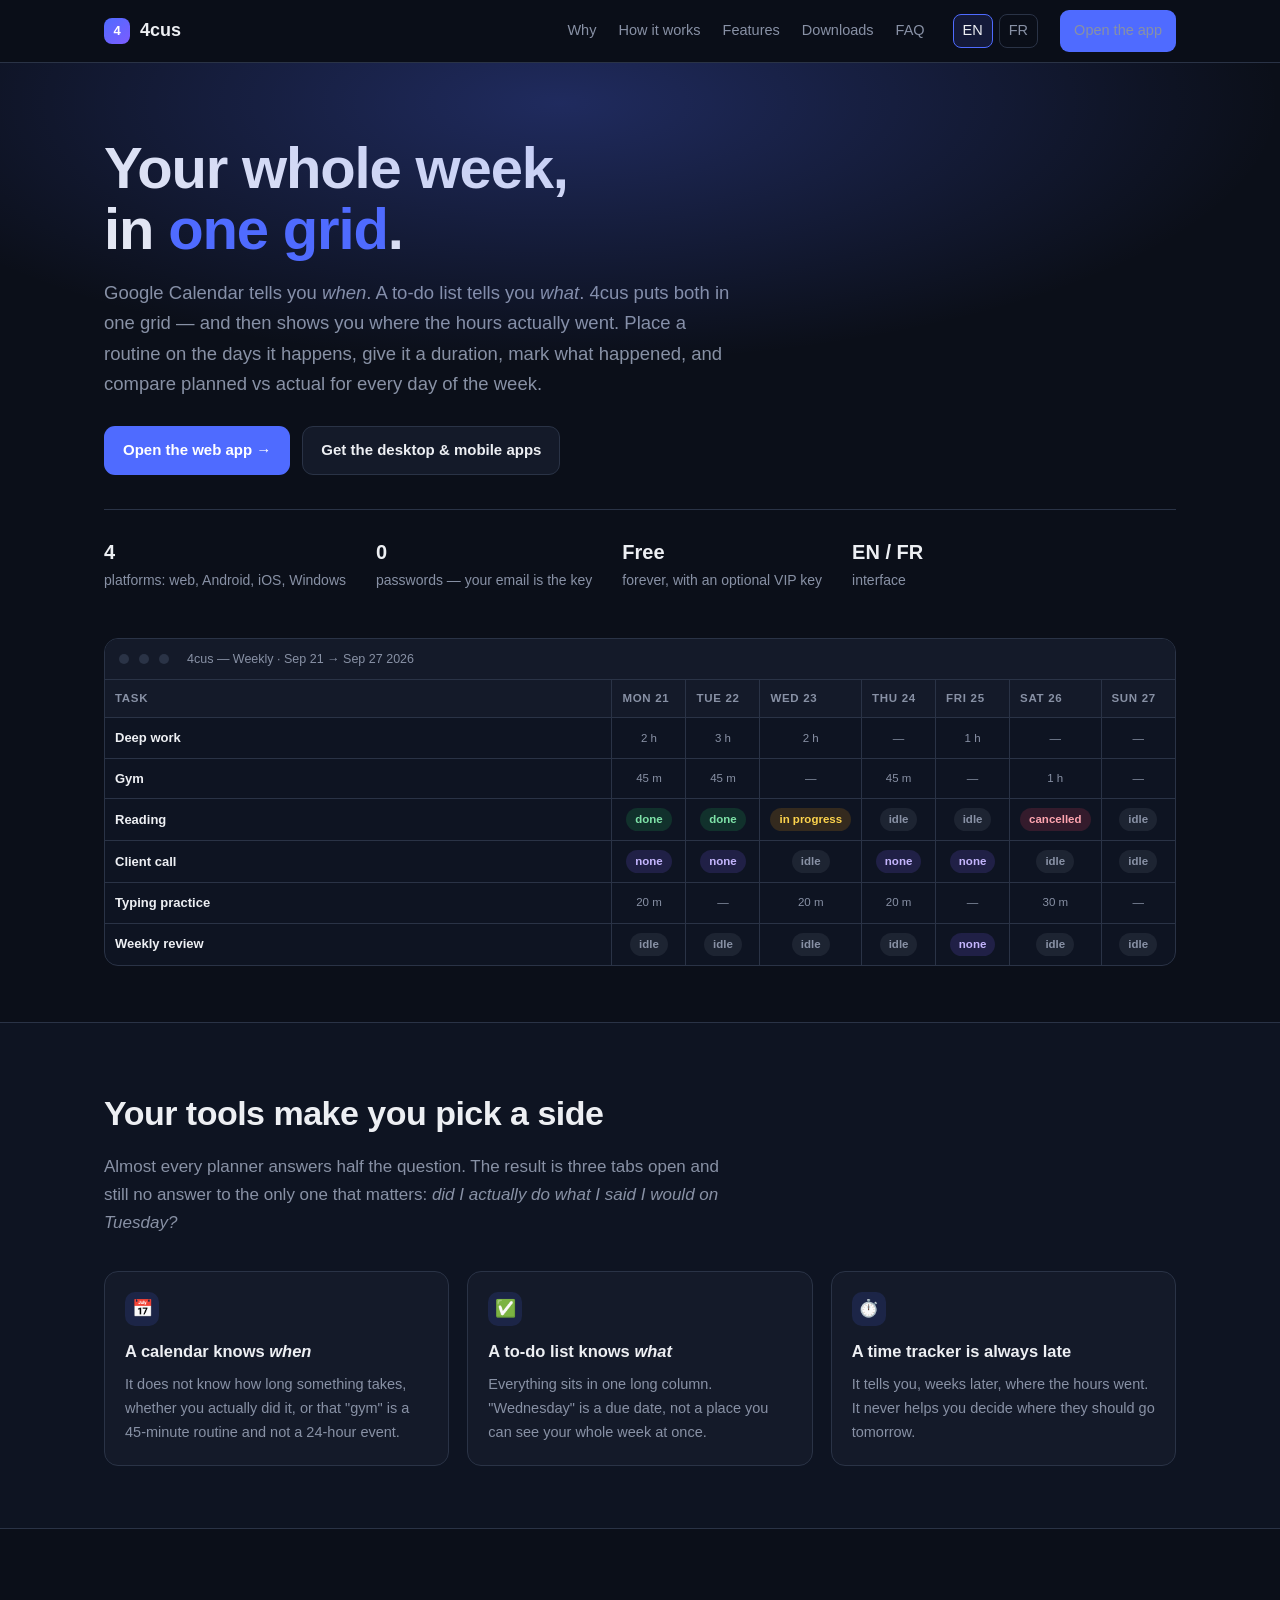
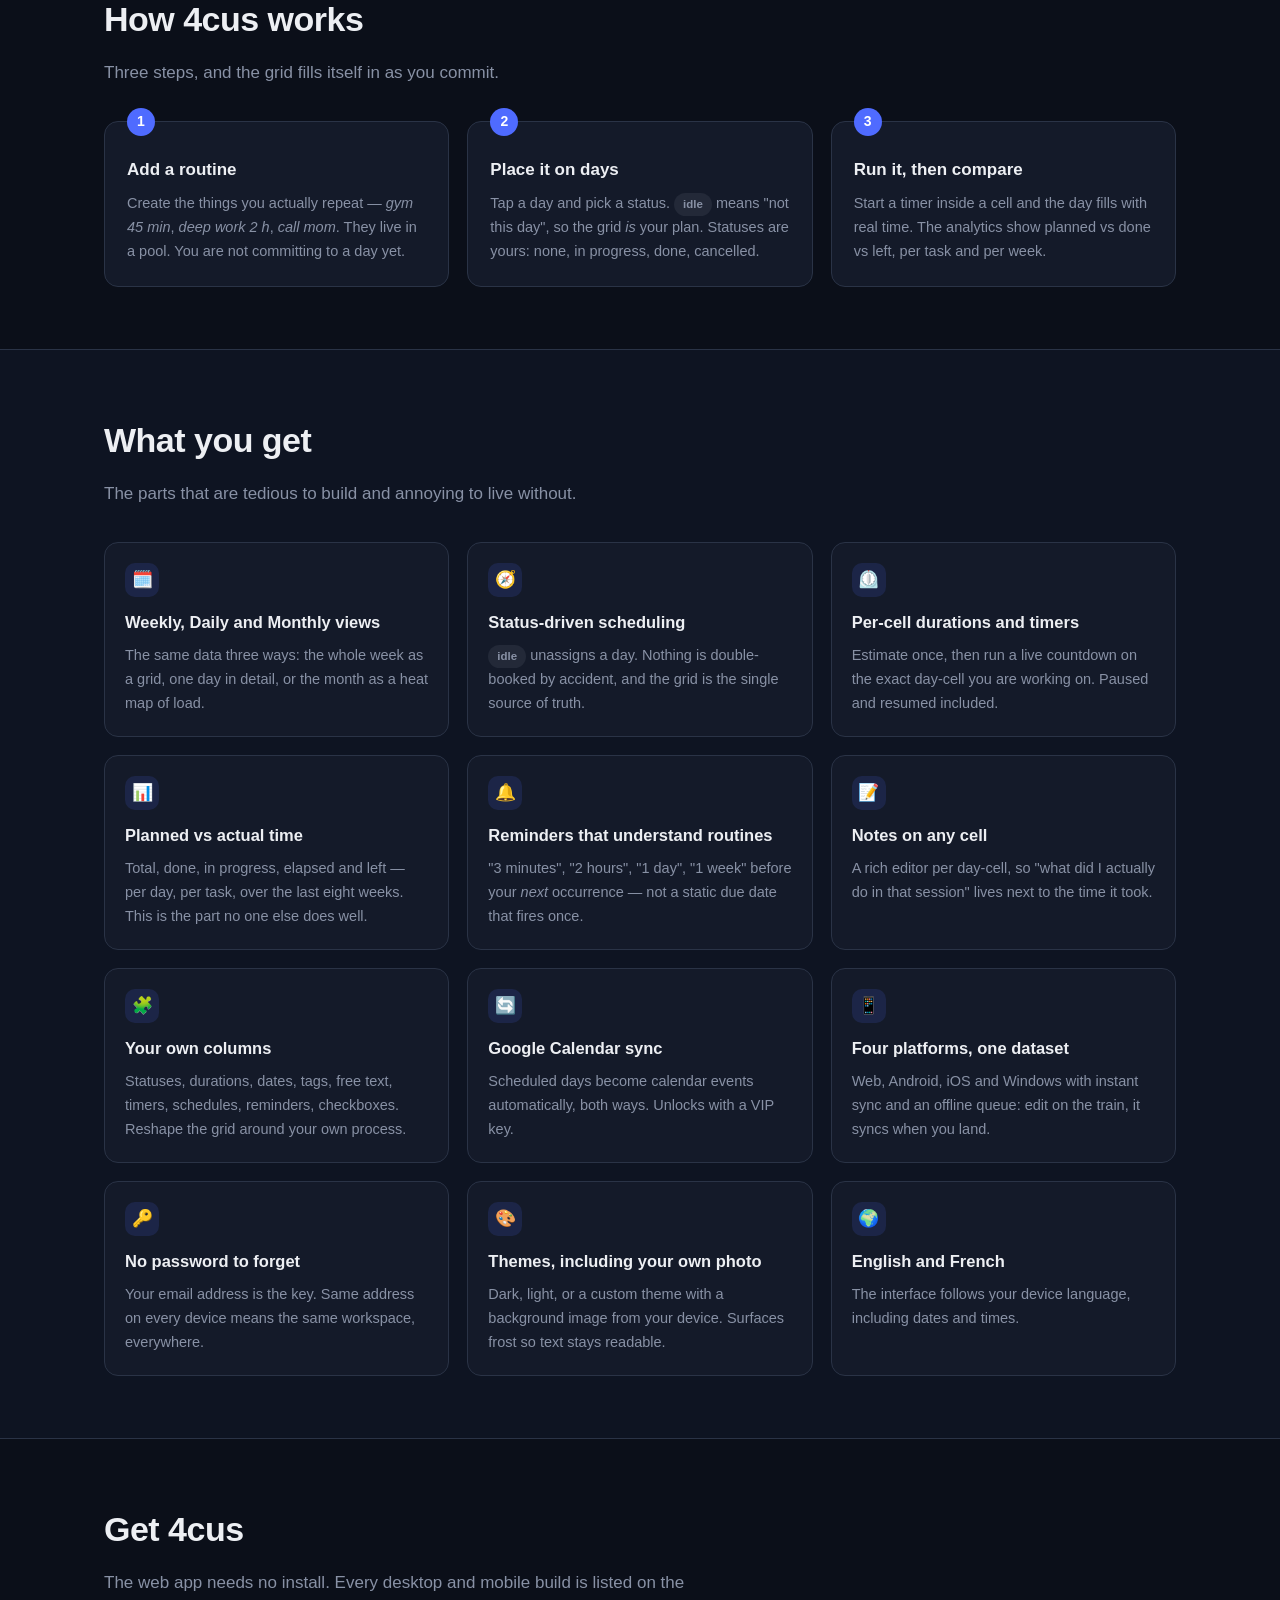
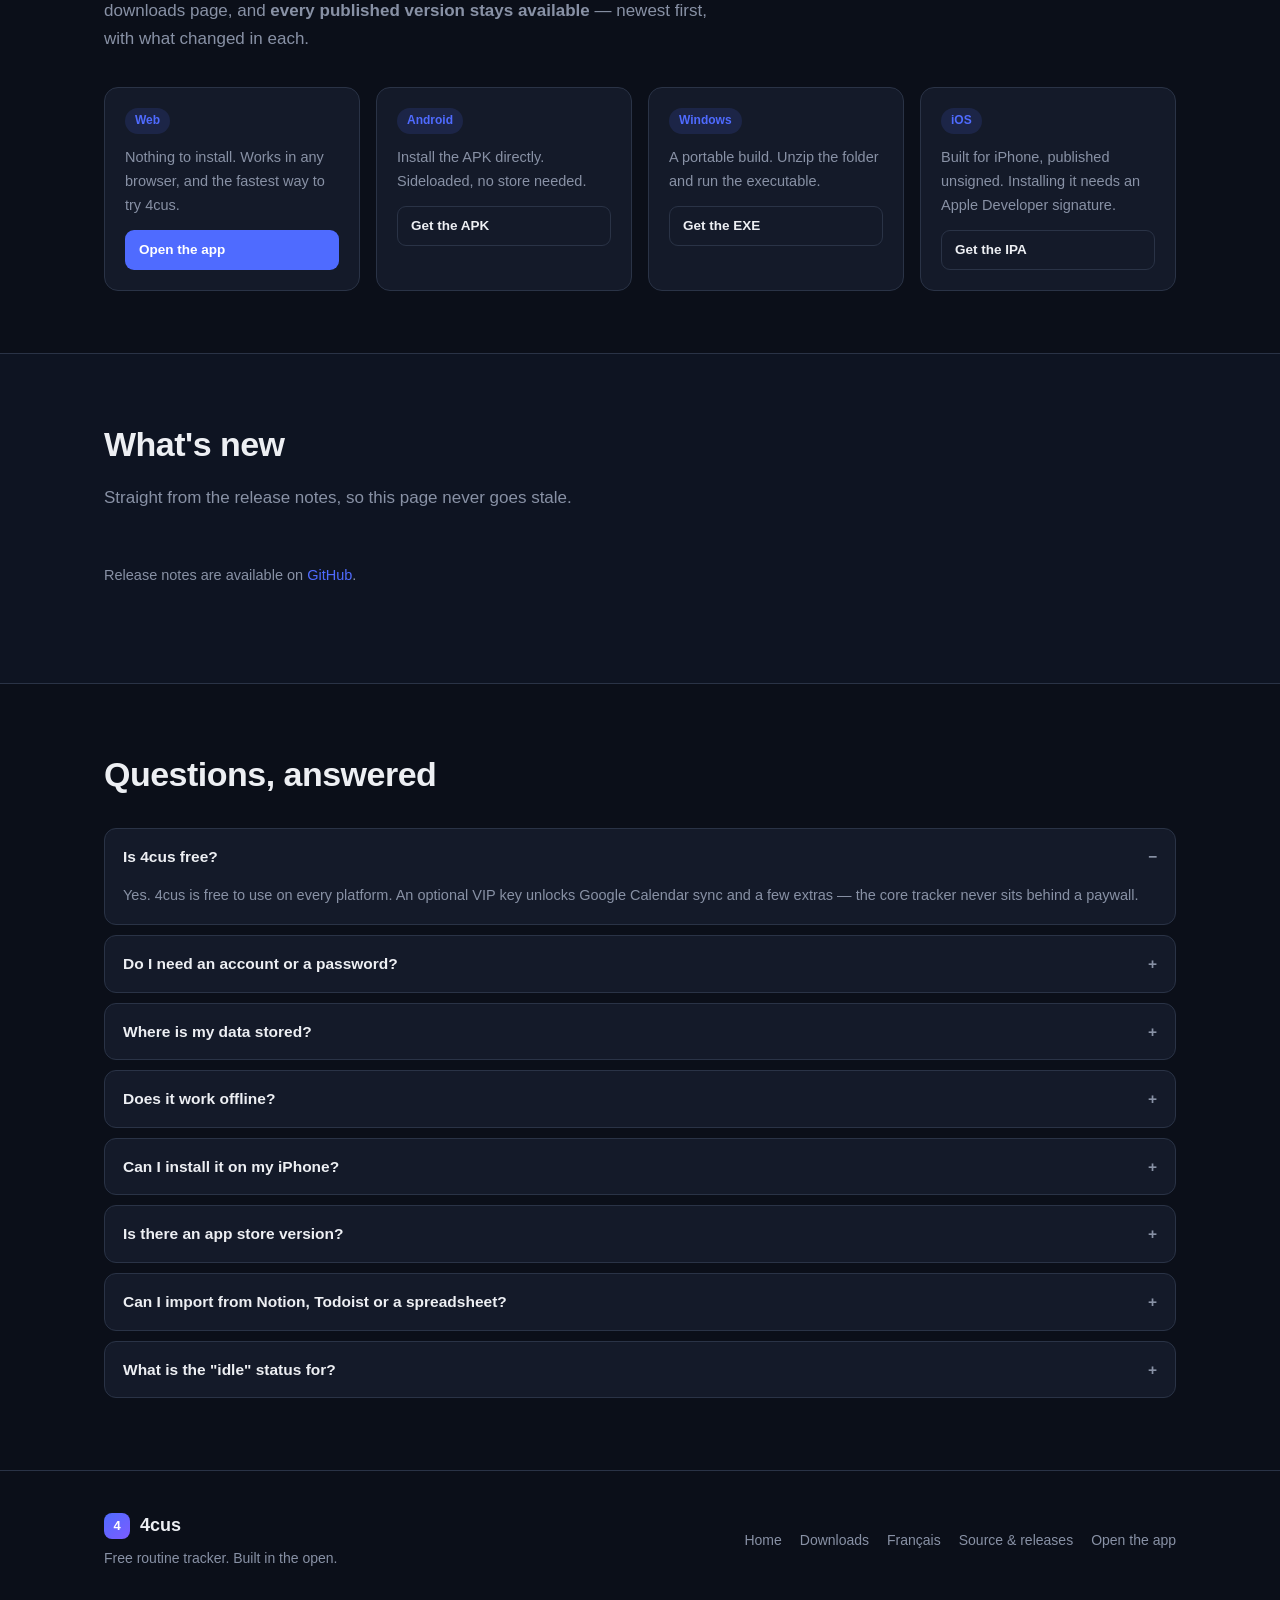
==== index.html @ 35cafae0 "4cus marketing site + downloads with automatic version history Landing page (EN/FR) positioning 4cus" ====
<!DOCTYPE html>
<html lang="en">
<head>
<meta charset="utf-8">
<meta name="viewport" content="width=device-width, initial-scale=1">
<title>4cus — your whole week in one grid</title>
<meta name="description" content="4cus is a spreadsheet-shaped routine tracker: place a task on the days it happens, mark its status, give it a duration, and see planned vs actual time for every day. Free, no password. Web, Android, iOS and Windows.">
<link rel="canonical" href="https://4cus.vercel.app/">
<meta property="og:type" content="website">
<meta property="og:title" content="4cus — your whole week in one grid">
<meta property="og:description" content="Google Calendar tells you when. A to-do list tells you what. 4cus puts both in one grid — and shows you where the hours actually went.">
<meta name="twitter:card" content="summary_large_image">
<link rel="icon" href="data:image/svg+xml,<svg xmlns='http://www.w3.org/2000/svg' viewBox='0 0 32 32'><rect width='32' height='32' rx='8' fill='%234F6BFF'/><text x='16' y='23' font-size='18' font-family='Arial' font-weight='bold' fill='white' text-anchor='middle'>4</text></svg>">
<link rel="stylesheet" href="assets/site.css">
</head>
<body>

<header class="nav">
  <div class="wrap">
    <a class="brand" href="index.html"><span class="mark">4</span> 4cus</a>
    <nav>
      <a href="#problem">Why</a>
      <a href="#how">How it works</a>
      <a href="#features">Features</a>
      <a href="#platforms">Downloads</a>
      <a href="#faq">FAQ</a>
      <span class="lang">
        <a class="active" href="index.html">EN</a>
        <a href="fr.html">FR</a>
      </span>
      <a class="btn btn-primary btn-sm" data-app-link href="#">Open the app</a>
    </nav>
  </div>
</header>

<section class="hero">
  <div class="wrap">
    <h1>Your whole week, in <em>one grid</em>.</h1>
    <p class="lead">
      Google Calendar tells you <em>when</em>. A to-do list tells you <em>what</em>.
      4cus puts both in one grid — and then shows you where the hours actually went.
      Place a routine on the days it happens, give it a duration, mark what happened,
      and compare planned vs actual for every day of the week.
    </p>
    <div class="cta">
      <a class="btn btn-primary" data-app-link href="#">Open the web app →</a>
      <a class="btn btn-ghost" href="downloads.html">Get the desktop &amp; mobile apps</a>
    </div>
    <div class="stats">
      <div><b>4</b>platforms: web, Android, iOS, Windows</div>
      <div><b>0</b>passwords — your email is the key</div>
      <div><b>Free</b>forever, with an optional VIP key</div>
      <div><b>EN / FR</b>interface</div>
    </div>

    <div class="mock">
      <div class="mock-bar">
        <span class="dot"></span><span class="dot"></span><span class="dot"></span>
        <span class="t">4cus — Weekly · Sep 21 → Sep 27 2026</span>
      </div>
      <div class="mock-table">
        <table class="grid">
          <thead>
            <tr><th>Task</th><th>Mon 21</th><th>Tue 22</th><th>Wed 23</th><th>Thu 24</th><th>Fri 25</th><th>Sat 26</th><th>Sun 27</th></tr>
          </thead>
          <tbody>
            <tr><td class="name">Deep work</td><td class="day">2 h</td><td class="day">3 h</td><td class="day">2 h</td><td class="day">—</td><td class="day">1 h</td><td class="day">—</td><td class="day">—</td></tr>
            <tr><td class="name">Gym</td><td class="day">45 m</td><td class="day">45 m</td><td class="day">—</td><td class="day">45 m</td><td class="day">—</td><td class="day">1 h</td><td class="day">—</td></tr>
            <tr><td class="name">Reading</td><td class="day"><span class="pill p-done">done</span></td><td class="day"><span class="pill p-done">done</span></td><td class="day"><span class="pill p-prog">in progress</span></td><td class="day"><span class="pill p-idle">idle</span></td><td class="day"><span class="pill p-idle">idle</span></td><td class="day"><span class="pill p-canc">cancelled</span></td><td class="day"><span class="pill p-idle">idle</span></td></tr>
            <tr><td class="name">Client call</td><td class="day"><span class="pill p-none">none</span></td><td class="day"><span class="pill p-none">none</span></td><td class="day"><span class="pill p-idle">idle</span></td><td class="day"><span class="pill p-none">none</span></td><td class="day"><span class="pill p-none">none</span></td><td class="day"><span class="pill p-idle">idle</span></td><td class="day"><span class="pill p-idle">idle</span></td></tr>
            <tr><td class="name">Typing practice</td><td class="day">20 m</td><td class="day">—</td><td class="day">20 m</td><td class="day">20 m</td><td class="day">—</td><td class="day">30 m</td><td class="day">—</td></tr>
            <tr><td class="name">Weekly review</td><td class="day"><span class="pill p-idle">idle</span></td><td class="day"><span class="pill p-idle">idle</span></td><td class="day"><span class="pill p-idle">idle</span></td><td class="day"><span class="pill p-idle">idle</span></td><td class="day"><span class="pill p-none">none</span></td><td class="day"><span class="pill p-idle">idle</span></td><td class="day"><span class="pill p-idle">idle</span></td></tr>
          </tbody>
        </table>
      </div>
    </div>
  </div>
</section>

<section id="problem" class="alt">
  <div class="wrap">
    <h2>Your tools make you pick a side</h2>
    <p class="sec-intro">
      Almost every planner answers half the question. The result is three tabs open
      and still no answer to the only one that matters: <em>did I actually do what I
      said I would on Tuesday?</em>
    </p>
    <div class="grid-3">
      <div class="card">
        <div class="ico">📅</div>
        <h3>A calendar knows <em>when</em></h3>
        <p>It does not know how long something takes, whether you actually did it, or that "gym" is a 45-minute routine and not a 24-hour event.</p>
      </div>
      <div class="card">
        <div class="ico">✅</div>
        <h3>A to-do list knows <em>what</em></h3>
        <p>Everything sits in one long column. "Wednesday" is a due date, not a place you can see your whole week at once.</p>
      </div>
      <div class="card">
        <div class="ico">⏱️</div>
        <h3>A time tracker is always late</h3>
        <p>It tells you, weeks later, where the hours went. It never helps you decide where they should go tomorrow.</p>
      </div>
    </div>
  </div>
</section>

<section id="how">
  <div class="wrap">
    <h2>How 4cus works</h2>
    <p class="sec-intro">Three steps, and the grid fills itself in as you commit.</p>
    <div class="steps">
      <div class="step">
        <h3>Add a routine</h3>
        <p>Create the things you actually repeat — <em>gym 45 min</em>, <em>deep work 2 h</em>, <em>call mom</em>. They live in a pool. You are not committing to a day yet.</p>
      </div>
      <div class="step">
        <h3>Place it on days</h3>
        <p>Tap a day and pick a status. <span class="pill p-idle">idle</span> means "not this day", so the grid <em>is</em> your plan. Statuses are yours: none, in progress, done, cancelled.</p>
      </div>
      <div class="step">
        <h3>Run it, then compare</h3>
        <p>Start a timer inside a cell and the day fills with real time. The analytics show planned vs done vs left, per task and per week.</p>
      </div>
    </div>
  </div>
</section>

<section id="features" class="alt">
  <div class="wrap">
    <h2>What you get</h2>
    <p class="sec-intro">The parts that are tedious to build and annoying to live without.</p>
    <div class="grid-3">
      <div class="card"><div class="ico">🗓️</div><h3>Weekly, Daily and Monthly views</h3><p>The same data three ways: the whole week as a grid, one day in detail, or the month as a heat map of load.</p></div>
      <div class="card"><div class="ico">🧭</div><h3>Status-driven scheduling</h3><p><span class="pill p-idle">idle</span> unassigns a day. Nothing is double-booked by accident, and the grid is the single source of truth.</p></div>
      <div class="card"><div class="ico">⏲️</div><h3>Per-cell durations and timers</h3><p>Estimate once, then run a live countdown on the exact day-cell you are working on. Paused and resumed included.</p></div>
      <div class="card"><div class="ico">📊</div><h3>Planned vs actual time</h3><p>Total, done, in progress, elapsed and left — per day, per task, over the last eight weeks. This is the part no one else does well.</p></div>
      <div class="card"><div class="ico">🔔</div><h3>Reminders that understand routines</h3><p>"3 minutes", "2 hours", "1 day", "1 week" before your <em>next</em> occurrence — not a static due date that fires once.</p></div>
      <div class="card"><div class="ico">📝</div><h3>Notes on any cell</h3><p>A rich editor per day-cell, so "what did I actually do in that session" lives next to the time it took.</p></div>
      <div class="card"><div class="ico">🧩</div><h3>Your own columns</h3><p>Statuses, durations, dates, tags, free text, timers, schedules, reminders, checkboxes. Reshape the grid around your own process.</p></div>
      <div class="card"><div class="ico">🔄</div><h3>Google Calendar sync</h3><p>Scheduled days become calendar events automatically, both ways. Unlocks with a VIP key.</p></div>
      <div class="card"><div class="ico">📱</div><h3>Four platforms, one dataset</h3><p>Web, Android, iOS and Windows with instant sync and an offline queue: edit on the train, it syncs when you land.</p></div>
      <div class="card"><div class="ico">🔑</div><h3>No password to forget</h3><p>Your email address is the key. Same address on every device means the same workspace, everywhere.</p></div>
      <div class="card"><div class="ico">🎨</div><h3>Themes, including your own photo</h3><p>Dark, light, or a custom theme with a background image from your device. Surfaces frost so text stays readable.</p></div>
      <div class="card"><div class="ico">🌍</div><h3>English and French</h3><p>The interface follows your device language, including dates and times.</p></div>
    </div>
  </div>
</section>

<section id="platforms">
  <div class="wrap">
    <h2>Get 4cus</h2>
    <p class="sec-intro">
      The web app needs no install. Every desktop and mobile build is listed on the
      downloads page, and <strong>every published version stays available</strong> —
      newest first, with what changed in each.
    </p>
    <div class="grid-4">
      <div class="card plat">
        <span class="badge">Web</span>
        <p>Nothing to install. Works in any browser, and the fastest way to try 4cus.</p>
        <a class="btn btn-primary btn-sm" data-app-link href="#">Open the app</a>
      </div>
      <div class="card plat">
        <span class="badge">Android</span>
        <p>Install the APK directly. Sideloaded, no store needed.</p>
        <a class="btn btn-ghost btn-sm" href="downloads.html">Get the APK</a>
      </div>
      <div class="card plat">
        <span class="badge">Windows</span>
        <p>A portable build. Unzip the folder and run the executable.</p>
        <a class="btn btn-ghost btn-sm" href="downloads.html">Get the EXE</a>
      </div>
      <div class="card plat">
        <span class="badge">iOS</span>
        <p>Built for iPhone, published unsigned. Installing it needs an Apple Developer signature.</p>
        <a class="btn btn-ghost btn-sm" href="downloads.html">Get the IPA</a>
      </div>
    </div>
  </div>
</section>

<section class="alt">
  <div class="wrap">
    <h2>What's new</h2>
    <p class="sec-intro">Straight from the release notes, so this page never goes stale.</p>
    <div data-latest-notes><p class="loading">Loading the latest release…</p></div>
  </div>
</section>

<section id="faq">
  <div class="wrap">
    <h2>Questions, answered</h2>
    <div class="faq" style="margin-top:26px">
      <details open>
        <summary>Is 4cus free?</summary>
        <div class="body">Yes. 4cus is free to use on every platform. An optional VIP key unlocks Google Calendar sync and a few extras — the core tracker never sits behind a paywall.</div>
      </details>
      <details>
        <summary>Do I need an account or a password?</summary>
        <div class="body">No password. You type an email address and your workspace is created instantly. Use the same address on every device and you get the same data everywhere — so remember it exactly.</div>
      </details>
      <details>
        <summary>Where is my data stored?</summary>
        <div class="body">In a Supabase project, with row level security so a workspace can only ever read its own rows. A local copy is kept on the device, which is also what makes offline editing work.</div>
      </details>
      <details>
        <summary>Does it work offline?</summary>
        <div class="body">Yes. Changes are queued locally and pushed when the connection returns. You will see the sync status in the app when something is pending.</div>
      </details>
      <details>
        <summary>Can I install it on my iPhone?</summary>
        <div class="body">The iOS build is published unsigned, so iOS will not install it on a real device without an Apple Developer signature. In practice, use the web app or the Android build on a phone today.</div>
      </details>
      <details>
        <summary>Is there an app store version?</summary>
        <div class="body">Not yet. The Android APK is the current install path; a store release is on the list of things to do.</div>
      </details>
      <details>
        <summary>Can I import from Notion, Todoist or a spreadsheet?</summary>
        <div class="body">Not yet. It is a clearly wanted feature — for now, the fastest route is to recreate your routines as tasks with durations; the grid does the rest.</div>
      </details>
      <details>
        <summary>What is the "idle" status for?</summary>
        <div class="body">It means "not scheduled this day". That is what lets a single recurring task live in one row while only appearing on the days you actually committed to — the grid stays honest instead of pretending a task is planned every day.</div>
      </details>
    </div>
  </div>
</section>

<footer>
  <div class="wrap row">
    <div>
      <div class="brand" style="margin-bottom:6px"><span class="mark">4</span> 4cus</div>
      <div>Free routine tracker. Built in the open.</div>
    </div>
    <nav>
      <a href="index.html">Home</a>
      <a href="downloads.html">Downloads</a>
      <a href="fr.html">Français</a>
      <a href="https://github.com/YannErmes/timetraker" rel="noopener">Source &amp; releases</a>
      <a data-app-link href="#">Open the app</a>
    </nav>
  </div>
</footer>

<script src="assets/site.js"></script>
</body>
</html>
---- assets/site.css ----
:root {
  --bg: #0b0f19;
  --bg-2: #0e1422;
  --panel: #141a29;
  --panel-2: #1a2133;
  --line: #2a3346;
  --text: #edeff3;
  --muted: #8891a5;
  --accent: #4f6bff;
  --accent-soft: rgba(79, 107, 255, 0.14);
  --green: #22c55e;
  --amber: #f59e0b;
  --red: #f43f5e;
  --radius: 14px;
  --max: 1120px;
}

* { box-sizing: border-box; }

html { scroll-behavior: smooth; }

body {
  margin: 0;
  background: var(--bg);
  color: var(--text);
  font: 16px/1.65 -apple-system, BlinkMacSystemFont, "Segoe UI", Roboto, "Helvetica Neue", Arial, sans-serif;
  -webkit-font-smoothing: antialiased;
}

a { color: var(--accent); text-decoration: none; }
a:hover { text-decoration: underline; }

.wrap { max-width: var(--max); margin: 0 auto; padding: 0 24px; }

/* ---------------- nav ---------------- */
.nav {
  position: sticky; top: 0; z-index: 50;
  background: rgba(11, 15, 25, 0.85);
  backdrop-filter: blur(12px);
  border-bottom: 1px solid var(--line);
}
.nav .wrap { display: flex; align-items: center; gap: 28px; height: 62px; }
.brand { display: flex; align-items: center; gap: 10px; font-weight: 800; font-size: 18px; color: var(--text); }
.brand .mark {
  width: 26px; height: 26px; border-radius: 8px;
  background: linear-gradient(140deg, var(--accent), #7c5cff);
  display: grid; place-items: center; font-size: 13px; color: #fff;
}
.nav nav { display: flex; gap: 22px; margin-left: auto; align-items: center; }
.nav nav a { color: var(--muted); font-size: 14.5px; font-weight: 500; }
.nav nav a:hover { color: var(--text); text-decoration: none; }
.lang { display: flex; gap: 6px; margin-left: 6px; }
.lang a {
  font-size: 12px; padding: 4px 9px; border-radius: 8px;
  border: 1px solid var(--line); color: var(--muted);
}
.lang a.active { color: var(--text); border-color: var(--accent); background: var(--accent-soft); }

/* ---------------- buttons ---------------- */
.btn {
  display: inline-flex; align-items: center; gap: 8px;
  padding: 11px 18px; border-radius: 11px;
  font-weight: 650; font-size: 15px; cursor: pointer;
  border: 1px solid transparent; transition: transform .12s ease, filter .12s ease;
}
.btn:hover { text-decoration: none; transform: translateY(-1px); }
.btn-primary { background: var(--accent); color: #fff; }
.btn-primary:hover { filter: brightness(1.08); }
.btn-ghost { border-color: var(--line); color: var(--text); background: var(--panel); }
.btn-ghost:hover { border-color: var(--accent); }
.btn-sm { padding: 8px 13px; font-size: 13.5px; border-radius: 9px; }

/* ---------------- hero ---------------- */
.hero { padding: 74px 0 56px; position: relative; overflow: hidden; }
.hero::before {
  content: ""; position: absolute; inset: -220px 0 auto -160px;
  height: 520px; pointer-events: none;
  background: radial-gradient(closest-side, rgba(79, 107, 255, 0.3), transparent);
}
.hero h1 {
  font-size: clamp(34px, 6vw, 58px); line-height: 1.06;
  margin: 0 0 18px; letter-spacing: -0.02em; font-weight: 800; max-width: 15ch;
}
.hero h1 em { font-style: normal; color: var(--accent); }
.hero p.lead { font-size: 18.5px; color: var(--muted); max-width: 62ch; margin: 0 0 26px; }
.hero .cta { display: flex; gap: 12px; flex-wrap: wrap; }
.stats {
  display: flex; gap: 30px; flex-wrap: wrap; margin-top: 34px;
  padding-top: 26px; border-top: 1px solid var(--line);
}
.stats div { font-size: 14px; color: var(--muted); }
.stats b { display: block; color: var(--text); font-size: 20px; font-weight: 750; }

/* ---------------- product mock ---------------- */
.mock { margin-top: 46px; border: 1px solid var(--line); border-radius: var(--radius); overflow: hidden; background: var(--bg-2); }
.mock-bar { display: flex; align-items: center; gap: 10px; padding: 10px 14px; border-bottom: 1px solid var(--line); background: var(--panel); }
.mock-bar .dot { width: 10px; height: 10px; border-radius: 50%; background: var(--line); }
.mock-bar .t { margin-left: 8px; font-size: 12.5px; color: var(--muted); }
.mock-table { overflow-x: auto; }
table.grid { width: 100%; border-collapse: collapse; font-size: 13px; min-width: 620px; }
table.grid th, table.grid td { border-bottom: 1px solid var(--line); border-right: 1px solid var(--line); padding: 9px 10px; text-align: left; }
table.grid th { background: var(--panel); color: var(--muted); font-weight: 600; font-size: 11.5px; text-transform: uppercase; letter-spacing: .06em; }
table.grid td.day { color: var(--muted); font-size: 11.5px; text-align: center; width: 74px; }
table.grid td.name { font-weight: 600; }
table.grid tr:last-child td { border-bottom: none; }
table.grid th:last-child, table.grid td:last-child { border-right: none; }
.pill { display: inline-block; padding: 2px 9px; border-radius: 999px; font-size: 11.5px; font-weight: 650; white-space: nowrap; }
.p-idle { background: rgba(136,145,165,.12); color: var(--muted); }
.p-done { background: rgba(34,197,94,.16); color: #7ee2a8; }
.p-prog { background: rgba(245,158,11,.16); color: #fcd34d; }
.p-canc { background: rgba(244,63,94,.16); color: #fda4af; }
.p-none { background: rgba(124,92,255,.16); color: #c4b5fd; }
.tim { color: var(--muted); font-variant-numeric: tabular-nums; }

/* ---------------- sections ---------------- */
section { padding: 62px 0; }
section.alt { background: var(--bg-2); border-top: 1px solid var(--line); border-bottom: 1px solid var(--line); }
h2 { font-size: clamp(25px, 3.4vw, 34px); margin: 0 0 12px; letter-spacing: -0.015em; font-weight: 800; }
.sec-intro { color: var(--muted); max-width: 66ch; margin: 0 0 34px; font-size: 17px; }

.grid-3 { display: grid; grid-template-columns: repeat(3, 1fr); gap: 18px; }
.grid-2 { display: grid; grid-template-columns: repeat(2, 1fr); gap: 18px; }
.grid-4 { display: grid; grid-template-columns: repeat(4, 1fr); gap: 16px; }
.card {
  background: var(--panel); border: 1px solid var(--line);
  border-radius: var(--radius); padding: 20px;
}
.card h3 { margin: 0 0 8px; font-size: 16.5px; font-weight: 700; }
.card p { margin: 0; color: var(--muted); font-size: 14.5px; }
.card .ico {
  width: 34px; height: 34px; border-radius: 10px; display: grid; place-items: center;
  background: var(--accent-soft); margin-bottom: 12px; font-size: 17px;
}
.card .num { font-size: 12px; font-weight: 800; color: var(--accent); letter-spacing: .1em; }

.steps { counter-reset: step; display: grid; grid-template-columns: repeat(3, 1fr); gap: 18px; }
.step { position: relative; background: var(--panel); border: 1px solid var(--line); border-radius: var(--radius); padding: 22px; }
.step::before {
  counter-increment: step; content: counter(step);
  position: absolute; top: -14px; left: 22px;
  width: 28px; height: 28px; border-radius: 50%;
  background: var(--accent); color: #fff; font-weight: 800; font-size: 14px;
  display: grid; place-items: center;
}
.step h3 { margin: 12px 0 8px; font-size: 17px; }
.step p { margin: 0; color: var(--muted); font-size: 14.5px; }

.plat { display: flex; flex-direction: column; gap: 12px; }
.plat .badge { font-size: 12px; font-weight: 700; padding: 3px 10px; border-radius: 999px; background: var(--accent-soft); color: var(--accent); width: fit-content; }

.faq details { border: 1px solid var(--line); border-radius: 12px; background: var(--panel); margin-bottom: 10px; }
.faq summary { cursor: pointer; padding: 15px 18px; font-weight: 650; font-size: 15.5px; list-style: none; }
.faq summary::-webkit-details-marker { display: none; }
.faq summary::after { content: "+"; float: right; color: var(--muted); }
.faq details[open] summary::after { content: "\2212"; }
.faq .body { padding: 0 18px 16px; color: var(--muted); font-size: 14.5px; }

.notes { background: var(--panel); border: 1px solid var(--line); border-radius: 12px; padding: 18px 20px; }
.notes h3 { margin: 0 0 10px; font-size: 15px; }
.notes ul { margin: 0; padding-left: 20px; }
.notes li { color: var(--muted); font-size: 14.5px; margin-bottom: 6px; }
.notes strong { color: var(--text); }
.notes code, .mono { font-family: ui-monospace, SFMono-Regular, Menlo, Consolas, monospace; font-size: 13px; background: var(--panel-2); padding: 1px 6px; border-radius: 6px; }

/* ---------------- releases ---------------- */
.rel { border: 1px solid var(--line); border-radius: var(--radius); background: var(--panel); overflow: hidden; margin-bottom: 16px; }
.rel-head { display: flex; align-items: center; gap: 12px; padding: 16px 20px; flex-wrap: wrap; }
.rel-head .v { font-weight: 800; font-size: 17px; }
.rel-head .tag {
  font-size: 11.5px; font-weight: 700; padding: 3px 9px; border-radius: 999px;
  background: rgba(34,197,94,.16); color: #7ee2a8;
}
.rel-head .tag.pre { background: rgba(245,158,11,.16); color: #fcd34d; }
.rel-head time { color: var(--muted); font-size: 13.5px; }
.rel-head .dls { margin-left: auto; display: flex; gap: 8px; flex-wrap: wrap; }
.dl {
  display: inline-flex; align-items: center; gap: 7px;
  border: 1px solid var(--line); border-radius: 9px; padding: 7px 12px;
  font-size: 13px; font-weight: 600; color: var(--text); background: var(--bg-2);
}
.dl:hover { border-color: var(--accent); text-decoration: none; }
.dl .sz { color: var(--muted); font-weight: 500; font-size: 12px; }
.rel .rel-body { border-top: 1px solid var(--line); padding: 16px 20px; color: var(--muted); font-size: 14.5px; }
.rel .rel-body h1, .rel .rel-body h2, .rel .rel-body h3 { color: var(--text); font-size: 15px; margin: 14px 0 6px; }
.rel .rel-body h1:first-child, .rel .rel-body h2:first-child, .rel .rel-body h3:first-child { margin-top: 0; }
.rel .rel-body ul { padding-left: 20px; margin: 6px 0; }
.rel .rel-body li { margin-bottom: 5px; }
.rel .rel-body table { border-collapse: collapse; margin: 10px 0; font-size: 13.5px; }
.rel .rel-body th, .rel .rel-body td { border: 1px solid var(--line); padding: 6px 10px; text-align: left; }
.rel .rel-body th { color: var(--text); }
.rel .rel-body code { font-family: ui-monospace, Menlo, Consolas, monospace; font-size: 12.5px; background: var(--panel-2); padding: 1px 5px; border-radius: 5px; }
.rel .rel-body blockquote { border-left: 3px solid var(--accent); margin: 8px 0; padding: 2px 0 2px 12px; }
.loading, .empty { color: var(--muted); font-size: 14.5px; padding: 18px 0; }

/* ---------------- footer ---------------- */
footer { border-top: 1px solid var(--line); padding: 40px 0 56px; color: var(--muted); font-size: 14px; }
footer .row { display: flex; gap: 26px; flex-wrap: wrap; align-items: center; }
footer .row nav { display: flex; gap: 18px; margin-left: auto; flex-wrap: wrap; }
footer a { color: var(--muted); }
footer a:hover { color: var(--text); }

@media (max-width: 900px) {
  .grid-3, .steps, .grid-4 { grid-template-columns: 1fr 1fr; }
  .nav nav a:not(.btn) { display: none; }
}
@media (max-width: 640px) {
  .grid-3, .grid-2, .steps, .grid-4 { grid-template-columns: 1fr; }
  .hero { padding: 44px 0 34px; }
  section { padding: 46px 0; }
  .rel-head .dls { margin-left: 0; width: 100%; }
}
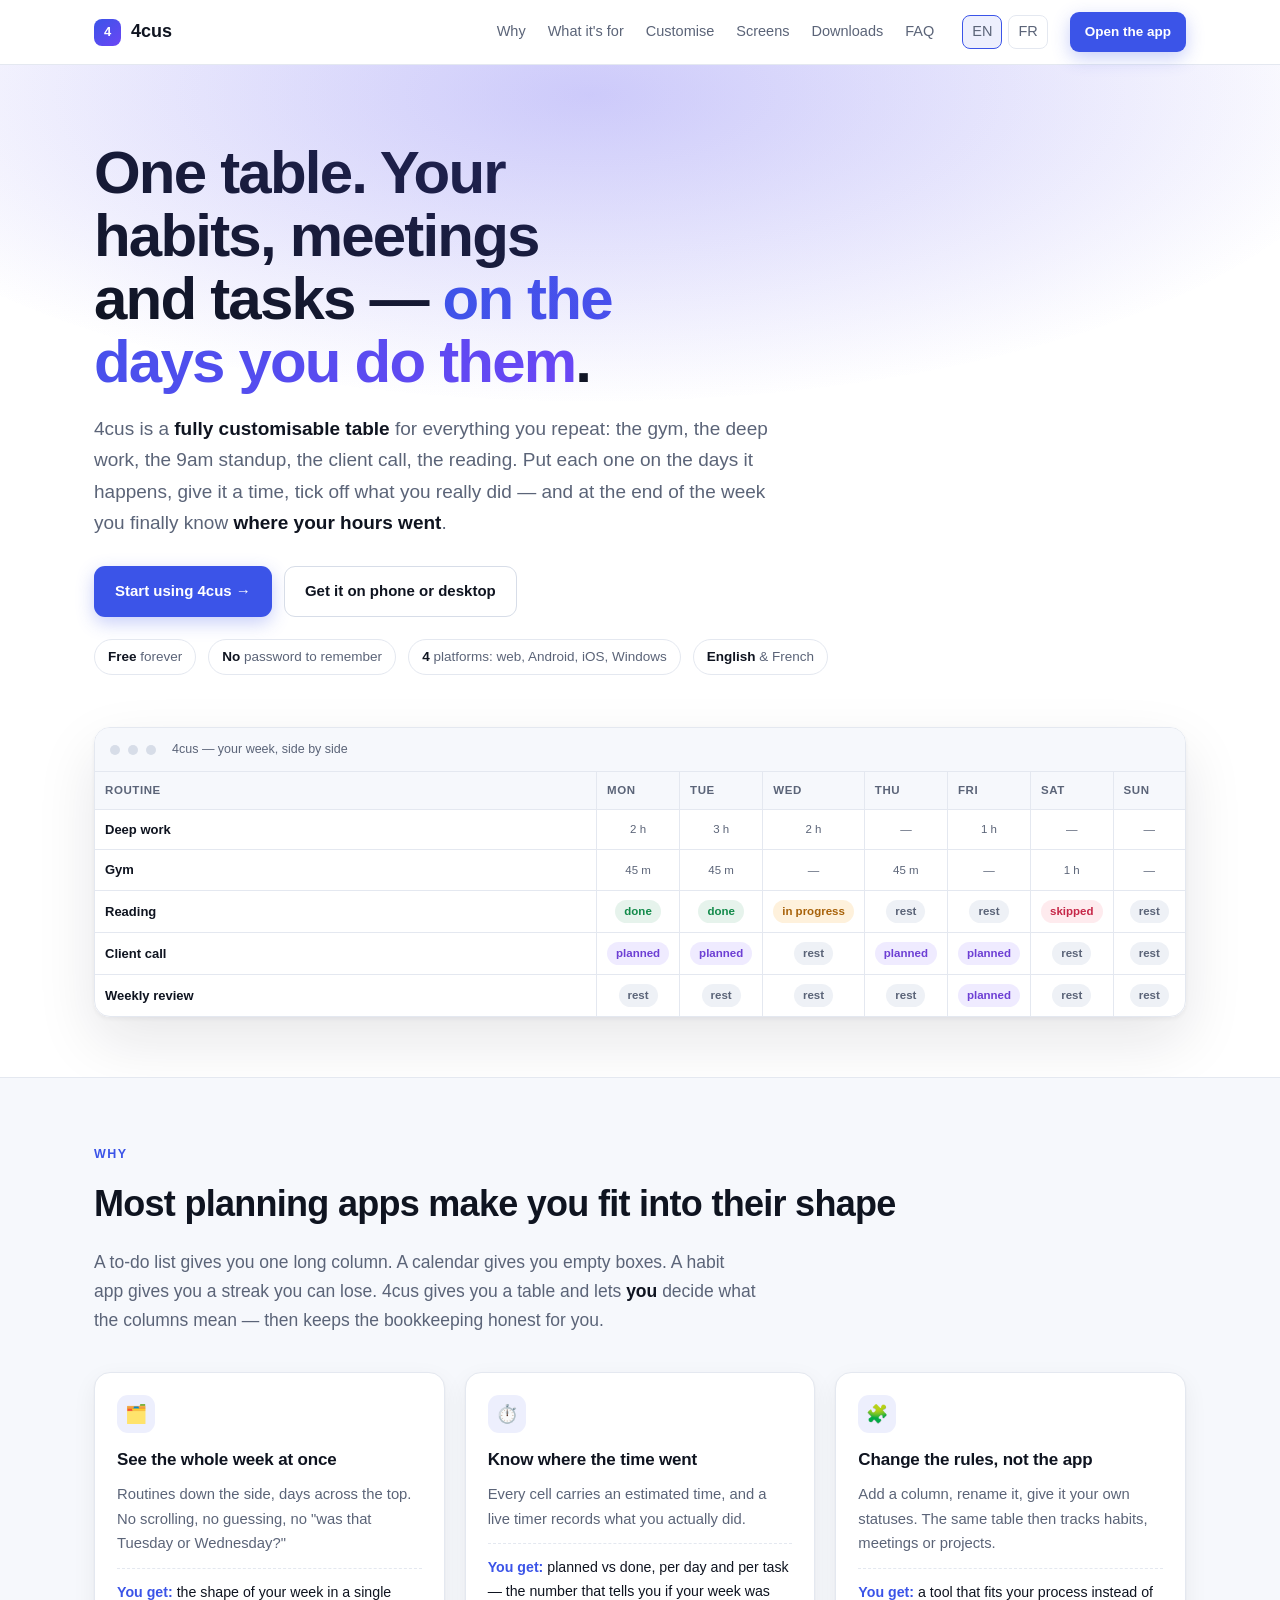
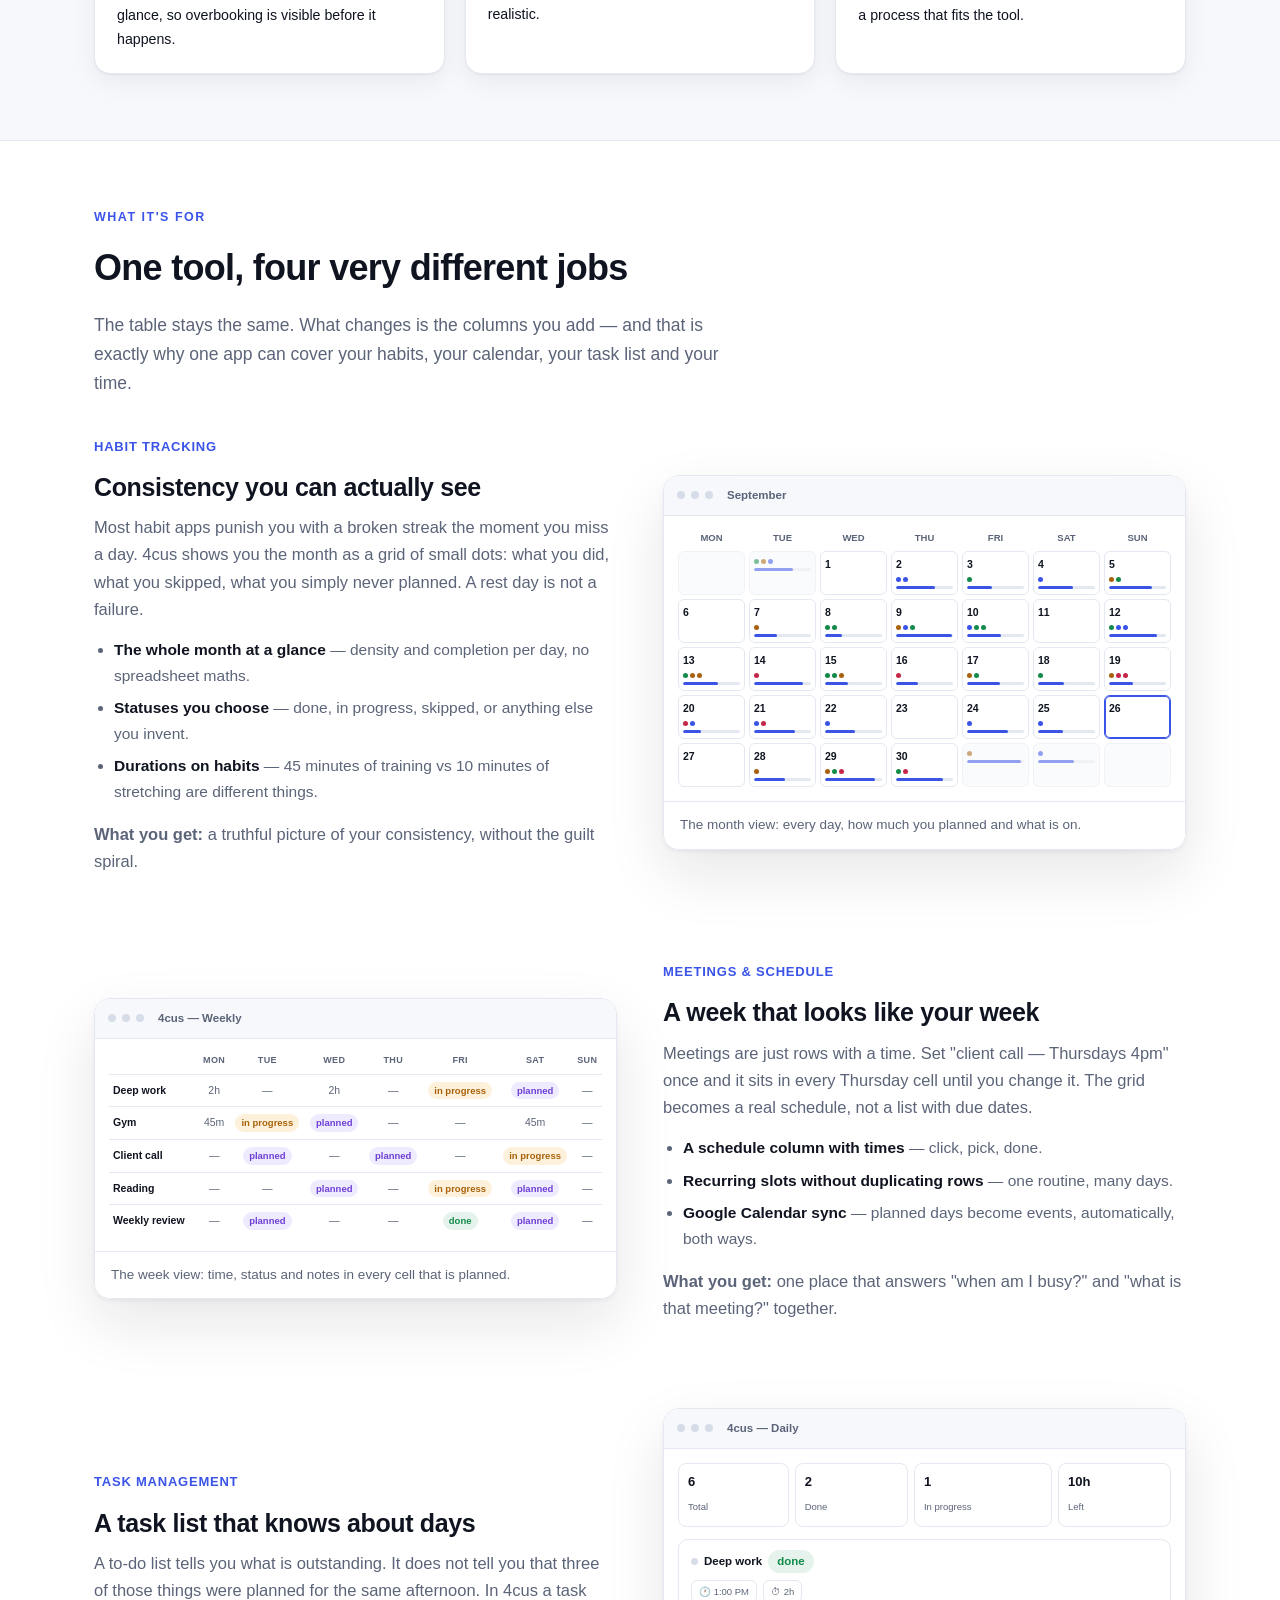
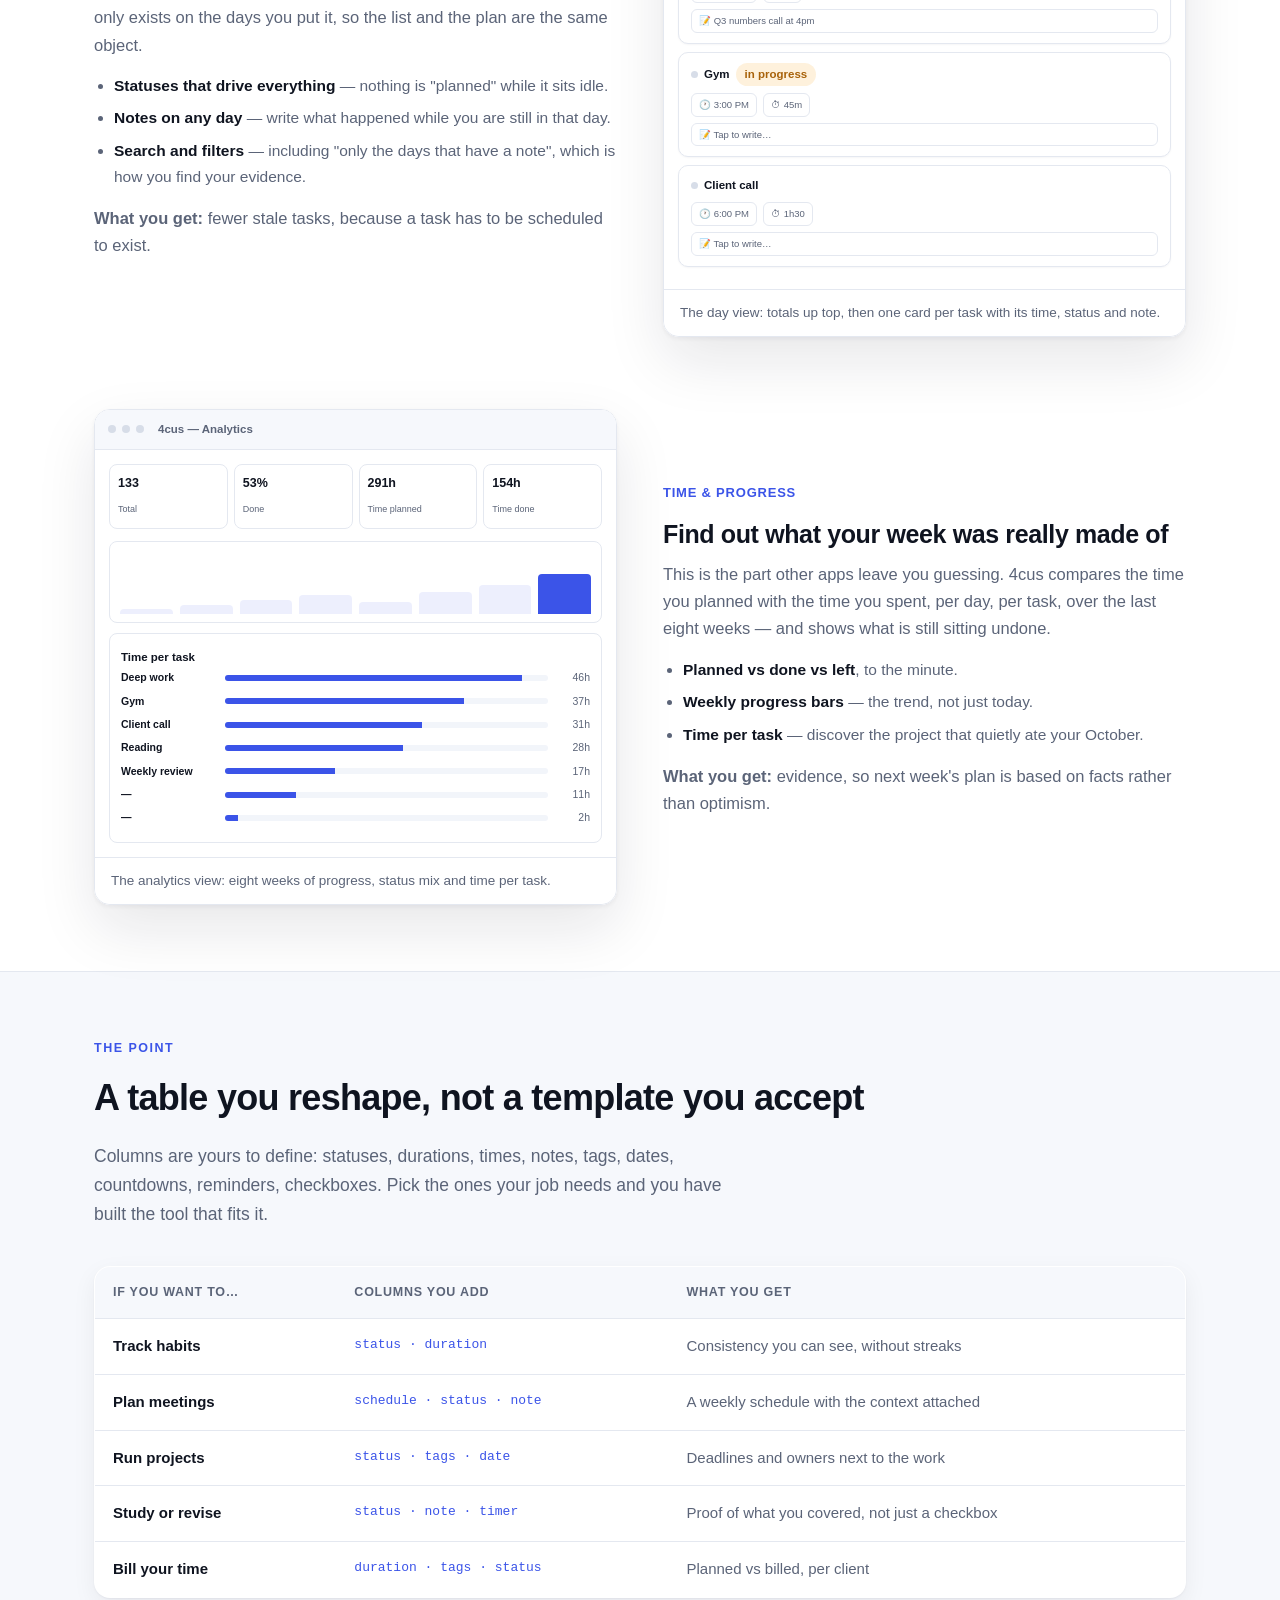
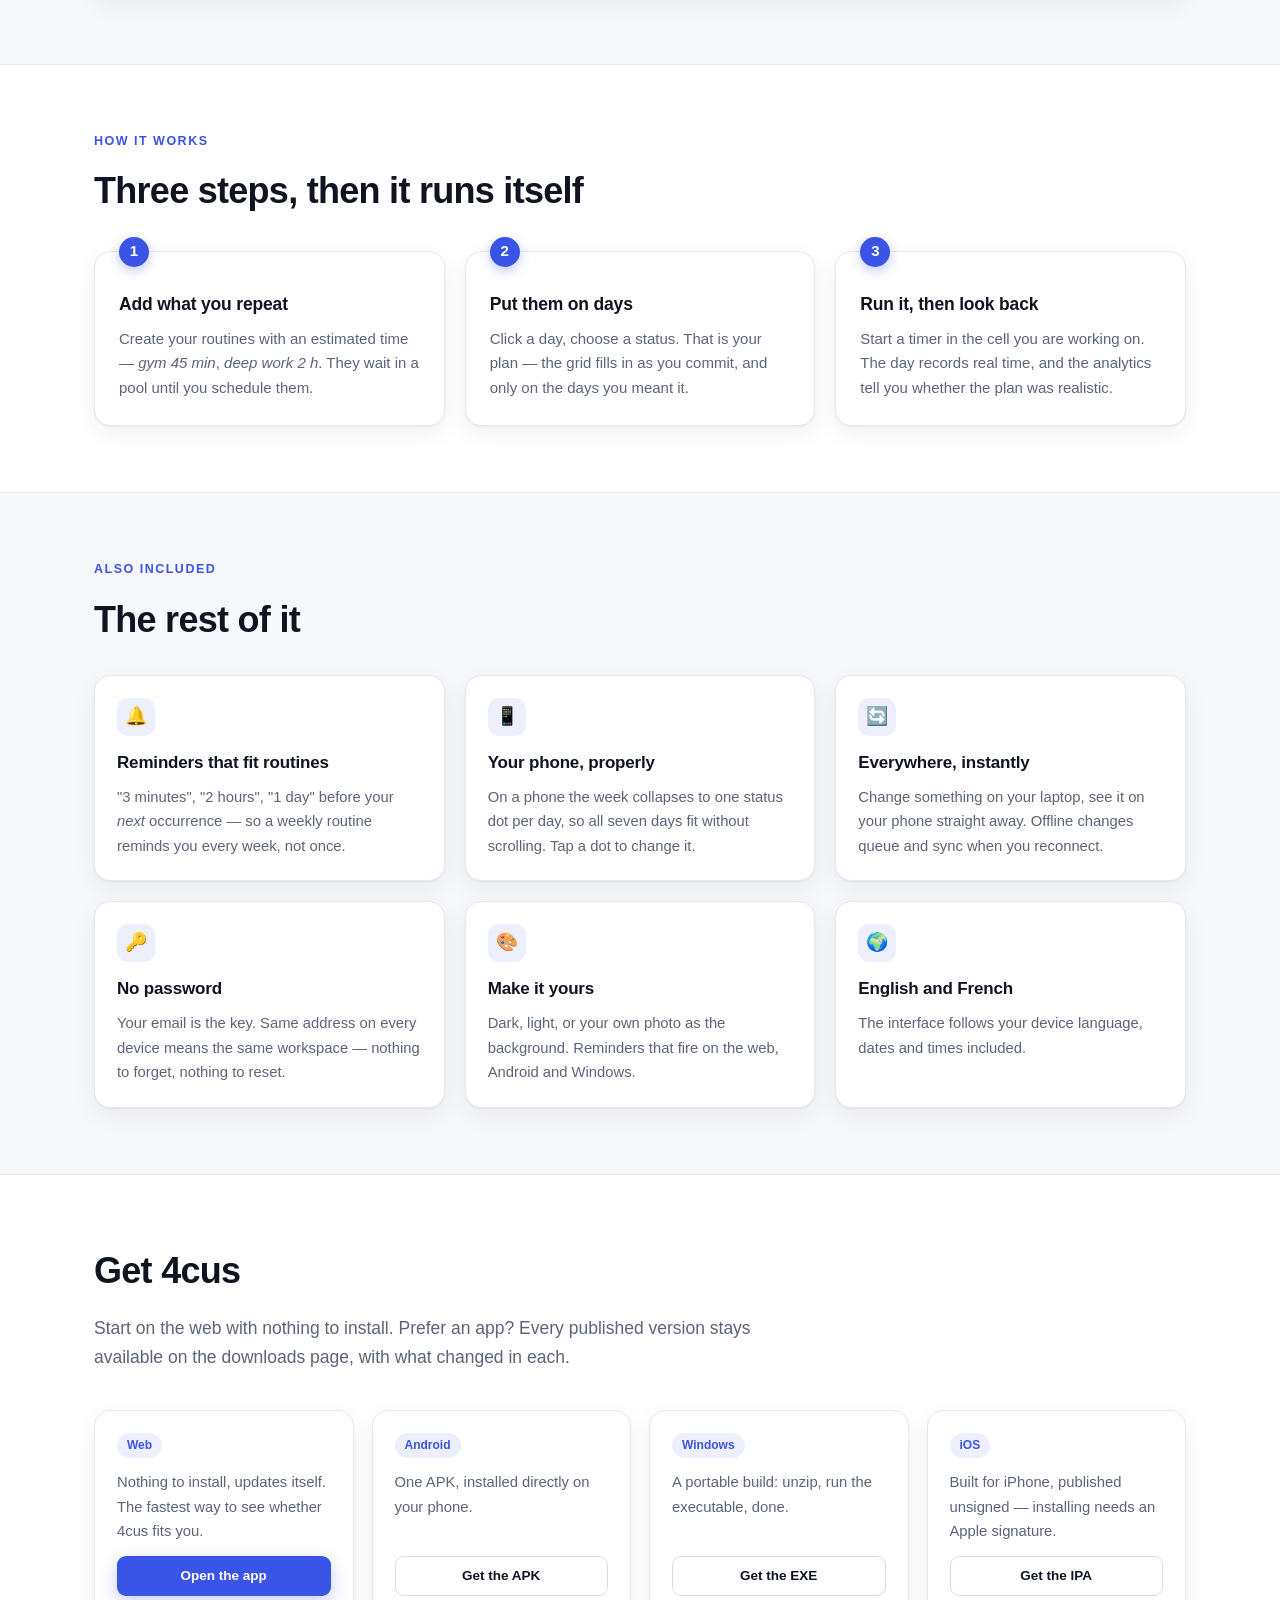
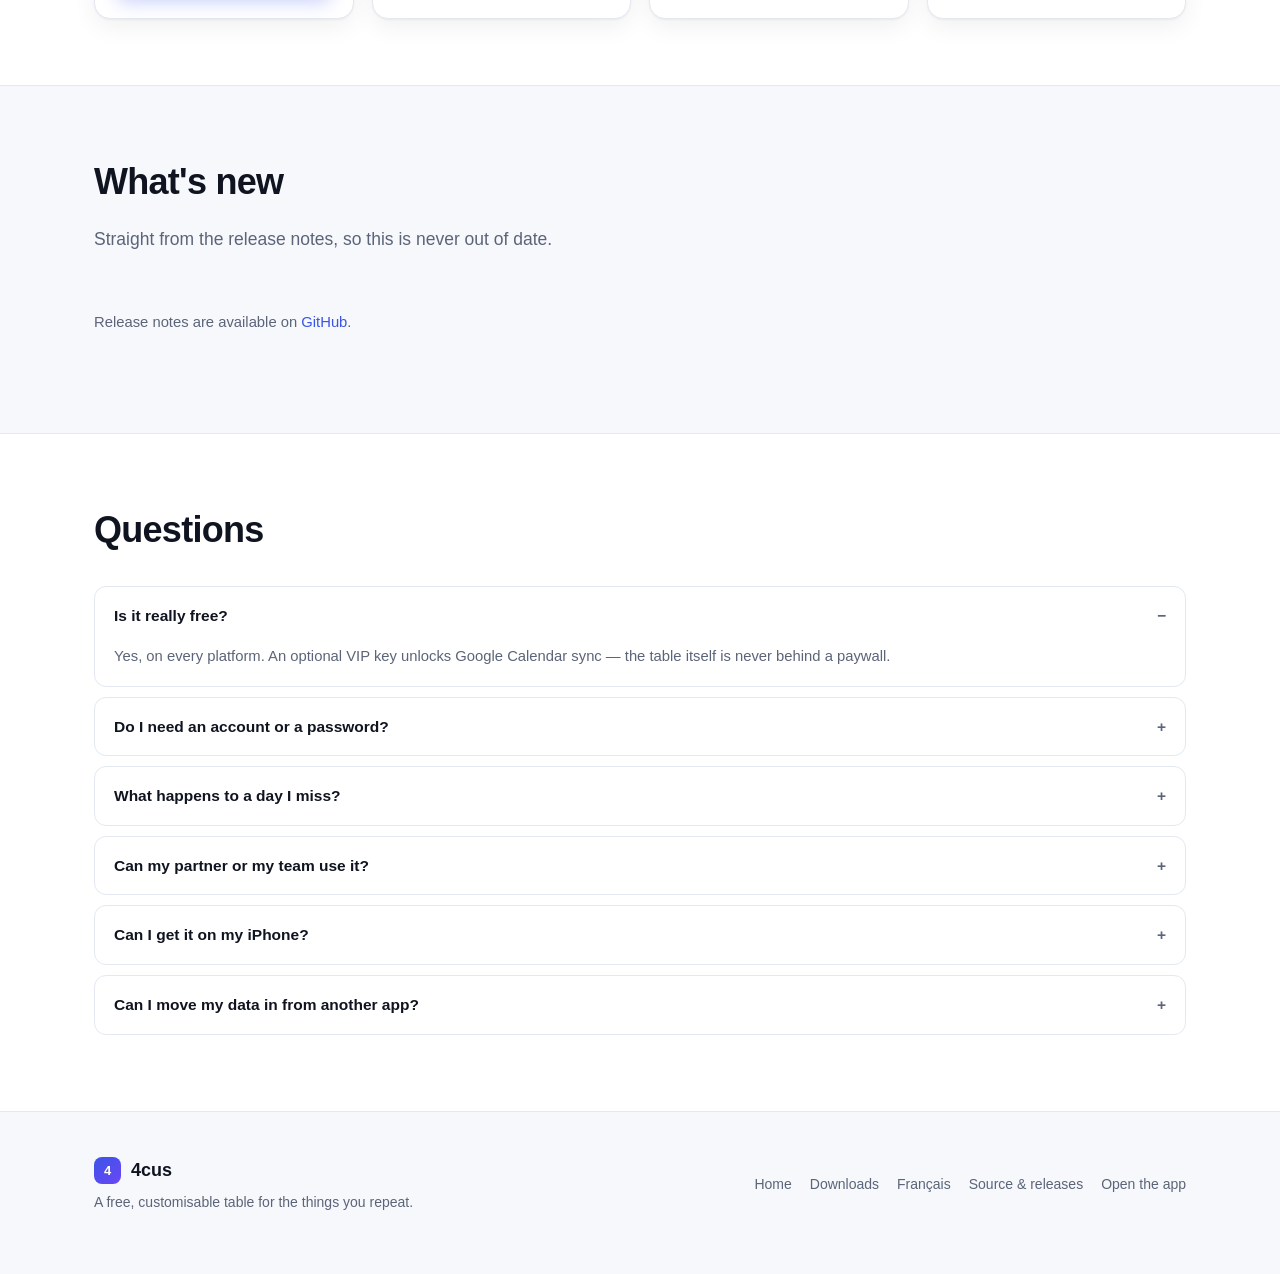
==== commit 67d6dfc0: "Light theme, benefit-led copy, CSS product screens, competitor metadata The dark site was too dark t" ====
--- a/index.html
+++ b/index.html
@@ -3,14 +3,37 @@
 <head>
 <meta charset="utf-8">
 <meta name="viewport" content="width=device-width, initial-scale=1">
-<title>4cus — your whole week in one grid</title>
-<meta name="description" content="4cus is a spreadsheet-shaped routine tracker: place a task on the days it happens, mark its status, give it a duration, and see planned vs actual time for every day. Free, no password. Web, Android, iOS and Windows.">
+<title>4cus — one customisable table for your habits, meetings, schedule and tasks</title>
+<meta name="description" content="4cus is a fully customisable table where you place habits, meetings, routines and tasks on the days you do them — with status, time and notes — then shows you planned vs actual time. Free, no password. An alternative to Todoist, TickTick, Things 3, OmniFocus, Asana, Microsoft To Do, Any.do, Google Tasks and Apple Reminders.">
+<meta name="keywords" content="todoist alternative, ticktick alternative, things 3 alternative, omnifocus alternative, asana alternative, habit tracker, meeting scheduler, weekly planner, task management, time tracker, routine planner, customisable spreadsheet, todo app, product tracker, study planner">
+<meta name="robots" content="index, follow">
 <link rel="canonical" href="https://4cus.vercel.app/">
 <meta property="og:type" content="website">
-<meta property="og:title" content="4cus — your whole week in one grid">
-<meta property="og:description" content="Google Calendar tells you when. A to-do list tells you what. 4cus puts both in one grid — and shows you where the hours actually went.">
+<meta property="og:title" content="4cus — one customisable table for your habits, meetings, schedule and tasks">
+<meta property="og:description" content="Habits, meetings, routines and tasks in one table you control — with status, time and notes, and a clear picture of where your week actually went. Free, no password, four platforms.">
 <meta name="twitter:card" content="summary_large_image">
-<link rel="icon" href="data:image/svg+xml,<svg xmlns='http://www.w3.org/2000/svg' viewBox='0 0 32 32'><rect width='32' height='32' rx='8' fill='%234F6BFF'/><text x='16' y='23' font-size='18' font-family='Arial' font-weight='bold' fill='white' text-anchor='middle'>4</text></svg>">
+<script type="application/ld+json">
+{
+  "@context": "https://schema.org",
+  "@type": "SoftwareApplication",
+  "name": "4cus",
+  "applicationCategory": "ProductivityApplication",
+  "operatingSystem": "Web, Android, iOS, Windows",
+  "description": "A fully customisable table for habit tracking, meeting schedules and task management, with planned vs actual time tracking and recurrence-aware reminders.",
+  "offers": { "@type": "Offer", "price": "0", "priceCurrency": "EUR" },
+  "featureList": [
+    "Fully customisable table (status, duration, schedule, notes, tags, dates, timers)",
+    "Habit tracking with a monthly and weekly overview",
+    "Meeting and appointment scheduling with times",
+    "Task management with statuses, filters and search",
+    "Planned vs actual time analytics",
+    "Reminders before the next occurrence",
+    "Web, Android, iOS and Windows"
+  ],
+  "keywords": "todoist, ticktick, things 3, omnifocus, asana, microsoft to do, any.do, google tasks, apple reminders, habit tracker, meeting scheduler, weekly planner, time tracker"
+}
+</script>
+<link rel="icon" href="data:image/svg+xml,<svg xmlns='http://www.w3.org/2000/svg' viewBox='0 0 32 32'><rect width='32' height='32' rx='8' fill='%233b54e8'/><text x='16' y='23' font-size='18' font-family='Arial' font-weight='bold' fill='white' text-anchor='middle'>4</text></svg>">
 <link rel="stylesheet" href="assets/site.css">
 </head>
 <body>
@@ -19,10 +42,11 @@
   <div class="wrap">
     <a class="brand" href="index.html"><span class="mark">4</span> 4cus</a>
     <nav>
-      <a href="#problem">Why</a>
-      <a href="#how">How it works</a>
-      <a href="#features">Features</a>
-      <a href="#platforms">Downloads</a>
+      <a href="#why">Why</a>
+      <a href="#uses">What it's for</a>
+      <a href="#custom">Customise</a>
+      <a href="#views">Screens</a>
+      <a href="downloads.html">Downloads</a>
       <a href="#faq">FAQ</a>
       <span class="lang">
         <a class="active" href="index.html">EN</a>
@@ -35,41 +59,41 @@
 
 <section class="hero">
   <div class="wrap">
-    <h1>Your whole week, in <em>one grid</em>.</h1>
+    <h1>One table. Your habits, meetings and tasks — <em>on the days you do them</em>.</h1>
     <p class="lead">
-      Google Calendar tells you <em>when</em>. A to-do list tells you <em>what</em>.
-      4cus puts both in one grid — and then shows you where the hours actually went.
-      Place a routine on the days it happens, give it a duration, mark what happened,
-      and compare planned vs actual for every day of the week.
+      4cus is a <strong>fully customisable table</strong> for everything you repeat:
+      the gym, the deep work, the 9am standup, the client call, the reading.
+      Put each one on the days it happens, give it a time, tick off what you
+      really did — and at the end of the week you finally know
+      <strong>where your hours went</strong>.
     </p>
     <div class="cta">
-      <a class="btn btn-primary" data-app-link href="#">Open the web app →</a>
-      <a class="btn btn-ghost" href="downloads.html">Get the desktop &amp; mobile apps</a>
-    </div>
-    <div class="stats">
-      <div><b>4</b>platforms: web, Android, iOS, Windows</div>
-      <div><b>0</b>passwords — your email is the key</div>
-      <div><b>Free</b>forever, with an optional VIP key</div>
-      <div><b>EN / FR</b>interface</div>
+      <a class="btn btn-primary" data-app-link href="#">Start using 4cus →</a>
+      <a class="btn btn-ghost" href="downloads.html">Get it on phone or desktop</a>
+    </div>
+    <div class="proof">
+      <span><b>Free</b> forever</span>
+      <span><b>No</b> password to remember</span>
+      <span><b>4</b> platforms: web, Android, iOS, Windows</span>
+      <span><b>English</b> &amp; French</span>
     </div>
 
     <div class="mock">
       <div class="mock-bar">
         <span class="dot"></span><span class="dot"></span><span class="dot"></span>
-        <span class="t">4cus — Weekly · Sep 21 → Sep 27 2026</span>
+        <span class="t">4cus — your week, side by side</span>
       </div>
       <div class="mock-table">
         <table class="grid">
           <thead>
-            <tr><th>Task</th><th>Mon 21</th><th>Tue 22</th><th>Wed 23</th><th>Thu 24</th><th>Fri 25</th><th>Sat 26</th><th>Sun 27</th></tr>
+            <tr><th>Routine</th><th>Mon</th><th>Tue</th><th>Wed</th><th>Thu</th><th>Fri</th><th>Sat</th><th>Sun</th></tr>
           </thead>
           <tbody>
             <tr><td class="name">Deep work</td><td class="day">2 h</td><td class="day">3 h</td><td class="day">2 h</td><td class="day">—</td><td class="day">1 h</td><td class="day">—</td><td class="day">—</td></tr>
             <tr><td class="name">Gym</td><td class="day">45 m</td><td class="day">45 m</td><td class="day">—</td><td class="day">45 m</td><td class="day">—</td><td class="day">1 h</td><td class="day">—</td></tr>
-            <tr><td class="name">Reading</td><td class="day"><span class="pill p-done">done</span></td><td class="day"><span class="pill p-done">done</span></td><td class="day"><span class="pill p-prog">in progress</span></td><td class="day"><span class="pill p-idle">idle</span></td><td class="day"><span class="pill p-idle">idle</span></td><td class="day"><span class="pill p-canc">cancelled</span></td><td class="day"><span class="pill p-idle">idle</span></td></tr>
-            <tr><td class="name">Client call</td><td class="day"><span class="pill p-none">none</span></td><td class="day"><span class="pill p-none">none</span></td><td class="day"><span class="pill p-idle">idle</span></td><td class="day"><span class="pill p-none">none</span></td><td class="day"><span class="pill p-none">none</span></td><td class="day"><span class="pill p-idle">idle</span></td><td class="day"><span class="pill p-idle">idle</span></td></tr>
-            <tr><td class="name">Typing practice</td><td class="day">20 m</td><td class="day">—</td><td class="day">20 m</td><td class="day">20 m</td><td class="day">—</td><td class="day">30 m</td><td class="day">—</td></tr>
-            <tr><td class="name">Weekly review</td><td class="day"><span class="pill p-idle">idle</span></td><td class="day"><span class="pill p-idle">idle</span></td><td class="day"><span class="pill p-idle">idle</span></td><td class="day"><span class="pill p-idle">idle</span></td><td class="day"><span class="pill p-none">none</span></td><td class="day"><span class="pill p-idle">idle</span></td><td class="day"><span class="pill p-idle">idle</span></td></tr>
+            <tr><td class="name">Reading</td><td class="day"><span class="pill p-done">done</span></td><td class="day"><span class="pill p-done">done</span></td><td class="day"><span class="pill p-prog">in progress</span></td><td class="day"><span class="pill p-idle">rest</span></td><td class="day"><span class="pill p-idle">rest</span></td><td class="day"><span class="pill p-canc">skipped</span></td><td class="day"><span class="pill p-idle">rest</span></td></tr>
+            <tr><td class="name">Client call</td><td class="day"><span class="pill p-none">planned</span></td><td class="day"><span class="pill p-none">planned</span></td><td class="day"><span class="pill p-idle">rest</span></td><td class="day"><span class="pill p-none">planned</span></td><td class="day"><span class="pill p-none">planned</span></td><td class="day"><span class="pill p-idle">rest</span></td><td class="day"><span class="pill p-idle">rest</span></td></tr>
+            <tr><td class="name">Weekly review</td><td class="day"><span class="pill p-idle">rest</span></td><td class="day"><span class="pill p-idle">rest</span></td><td class="day"><span class="pill p-idle">rest</span></td><td class="day"><span class="pill p-idle">rest</span></td><td class="day"><span class="pill p-none">planned</span></td><td class="day"><span class="pill p-idle">rest</span></td><td class="day"><span class="pill p-idle">rest</span></td></tr>
           </tbody>
         </table>
       </div>
@@ -77,103 +101,224 @@
   </div>
 </section>
 
-<section id="problem" class="alt">
-  <div class="wrap">
-    <h2>Your tools make you pick a side</h2>
+<section id="why" class="alt">
+  <div class="wrap">
+    <p class="eyebrow">Why</p>
+    <h2>Most planning apps make you fit into their shape</h2>
     <p class="sec-intro">
-      Almost every planner answers half the question. The result is three tabs open
-      and still no answer to the only one that matters: <em>did I actually do what I
-      said I would on Tuesday?</em>
+      A to-do list gives you one long column. A calendar gives you empty boxes.
+      A habit app gives you a streak you can lose. 4cus gives you a table and lets
+      <strong>you</strong> decide what the columns mean — then keeps the bookkeeping honest for you.
     </p>
     <div class="grid-3">
       <div class="card">
-        <div class="ico">📅</div>
-        <h3>A calendar knows <em>when</em></h3>
-        <p>It does not know how long something takes, whether you actually did it, or that "gym" is a 45-minute routine and not a 24-hour event.</p>
-      </div>
-      <div class="card">
-        <div class="ico">✅</div>
-        <h3>A to-do list knows <em>what</em></h3>
-        <p>Everything sits in one long column. "Wednesday" is a due date, not a place you can see your whole week at once.</p>
+        <div class="ico">🗂️</div>
+        <h3>See the whole week at once</h3>
+        <p>Routines down the side, days across the top. No scrolling, no guessing, no "was that Tuesday or Wednesday?"</p>
+        <div class="gain"><b>You get:</b> the shape of your week in a single glance, so overbooking is visible before it happens.</div>
       </div>
       <div class="card">
         <div class="ico">⏱️</div>
-        <h3>A time tracker is always late</h3>
-        <p>It tells you, weeks later, where the hours went. It never helps you decide where they should go tomorrow.</p>
-      </div>
-    </div>
-  </div>
-</section>
-
-<section id="how">
-  <div class="wrap">
-    <h2>How 4cus works</h2>
-    <p class="sec-intro">Three steps, and the grid fills itself in as you commit.</p>
-    <div class="steps">
+        <h3>Know where the time went</h3>
+        <p>Every cell carries an estimated time, and a live timer records what you actually did.</p>
+        <div class="gain"><b>You get:</b> planned vs done, per day and per task — the number that tells you if your week was realistic.</div>
+      </div>
+      <div class="card">
+        <div class="ico">🧩</div>
+        <h3>Change the rules, not the app</h3>
+        <p>Add a column, rename it, give it your own statuses. The same table then tracks habits, meetings or projects.</p>
+        <div class="gain"><b>You get:</b> a tool that fits your process instead of a process that fits the tool.</div>
+      </div>
+    </div>
+  </div>
+</section>
+
+<section id="uses">
+  <div class="wrap">
+    <p class="eyebrow">What it's for</p>
+    <h2>One tool, four very different jobs</h2>
+    <p class="sec-intro">
+      The table stays the same. What changes is the columns you add — and that is
+      exactly why one app can cover your habits, your calendar, your task list and
+      your time.
+    </p>
+
+    <div class="usecase">
+      <div class="uc-text">
+        <div class="kicker">Habit tracking</div>
+        <h3>Consistency you can actually see</h3>
+        <p>
+          Most habit apps punish you with a broken streak the moment you miss a day.
+          4cus shows you the month as a grid of small dots: what you did, what you
+          skipped, what you simply never planned. A rest day is not a failure.
+        </p>
+        <ul>
+          <li><b>The whole month at a glance</b> — density and completion per day, no spreadsheet maths.</li>
+          <li><b>Statuses you choose</b> — done, in progress, skipped, or anything else you invent.</li>
+          <li><b>Durations on habits</b> — 45 minutes of training vs 10 minutes of stretching are different things.</li>
+        </ul>
+        <p><strong>What you get:</strong> a truthful picture of your consistency, without the guilt spiral.</p>
+      </div>
+      <figure class="uc-shot" style="margin:0">
+        <div class="screen" data-screen="month"></div>
+        <figcaption>The month view: every day, how much you planned and what is on.</figcaption>
+      </figure>
+    </div>
+
+    <div class="usecase flip">
+      <div class="uc-text">
+        <div class="kicker">Meetings &amp; schedule</div>
+        <h3>A week that looks like your week</h3>
+        <p>
+          Meetings are just rows with a time. Set "client call — Thursdays 4pm" once and
+          it sits in every Thursday cell until you change it. The grid becomes a real
+          schedule, not a list with due dates.
+        </p>
+        <ul>
+          <li><b>A schedule column with times</b> — click, pick, done.</li>
+          <li><b>Recurring slots without duplicating rows</b> — one routine, many days.</li>
+          <li><b>Google Calendar sync</b> — planned days become events, automatically, both ways.</li>
+        </ul>
+        <p><strong>What you get:</strong> one place that answers "when am I busy?" and "what is that meeting?" together.</p>
+      </div>
+      <figure class="uc-shot" style="margin:0">
+        <div class="screen" data-screen="week"></div>
+        <figcaption>The week view: time, status and notes in every cell that is planned.</figcaption>
+      </figure>
+    </div>
+
+    <div class="usecase">
+      <div class="uc-text">
+        <div class="kicker">Task management</div>
+        <h3>A task list that knows about days</h3>
+        <p>
+          A to-do list tells you what is outstanding. It does not tell you that three of
+          those things were planned for the same afternoon. In 4cus a task only exists
+          on the days you put it, so the list and the plan are the same object.
+        </p>
+        <ul>
+          <li><b>Statuses that drive everything</b> — nothing is "planned" while it sits idle.</li>
+          <li><b>Notes on any day</b> — write what happened while you are still in that day.</li>
+          <li><b>Search and filters</b> — including "only the days that have a note", which is how you find your evidence.</li>
+        </ul>
+        <p><strong>What you get:</strong> fewer stale tasks, because a task has to be scheduled to exist.</p>
+      </div>
+      <figure class="uc-shot" style="margin:0">
+        <div class="screen" data-screen="day"></div>
+        <figcaption>The day view: totals up top, then one card per task with its time, status and note.</figcaption>
+      </figure>
+    </div>
+
+    <div class="usecase flip">
+      <div class="uc-text">
+        <div class="kicker">Time &amp; progress</div>
+        <h3>Find out what your week was really made of</h3>
+        <p>
+          This is the part other apps leave you guessing. 4cus compares the time you
+          planned with the time you spent, per day, per task, over the last eight
+          weeks — and shows what is still sitting undone.
+        </p>
+        <ul>
+          <li><b>Planned vs done vs left</b>, to the minute.</li>
+          <li><b>Weekly progress bars</b> — the trend, not just today.</li>
+          <li><b>Time per task</b> — discover the project that quietly ate your October.</li>
+        </ul>
+        <p><strong>What you get:</strong> evidence, so next week's plan is based on facts rather than optimism.</p>
+      </div>
+      <figure class="uc-shot" style="margin:0">
+        <div class="screen" data-screen="stats"></div>
+        <figcaption>The analytics view: eight weeks of progress, status mix and time per task.</figcaption>
+      </figure>
+    </div>
+  </div>
+</section>
+
+<section id="custom" class="alt">
+  <div class="wrap">
+    <p class="eyebrow">The point</p>
+    <h2>A table you reshape, not a template you accept</h2>
+    <p class="sec-intro">
+      Columns are yours to define: statuses, durations, times, notes, tags, dates,
+      countdowns, reminders, checkboxes. Pick the ones your job needs and you have
+      built the tool that fits it.
+    </p>
+    <table class="cmp">
+      <thead>
+        <tr><th>If you want to…</th><th>Columns you add</th><th>What you get</th></tr>
+      </thead>
+      <tbody>
+        <tr><td>Track habits</td><td class="cols">status · duration</td><td class="gain">Consistency you can see, without streaks</td></tr>
+        <tr><td>Plan meetings</td><td class="cols">schedule · status · note</td><td class="gain">A weekly schedule with the context attached</td></tr>
+        <tr><td>Run projects</td><td class="cols">status · tags · date</td><td class="gain">Deadlines and owners next to the work</td></tr>
+        <tr><td>Study or revise</td><td class="cols">status · note · timer</td><td class="gain">Proof of what you covered, not just a checkbox</td></tr>
+        <tr><td>Bill your time</td><td class="cols">duration · tags · status</td><td class="gain">Planned vs billed, per client</td></tr>
+      </tbody>
+    </table>
+  </div>
+</section>
+
+<section id="views">
+  <div class="wrap">
+    <p class="eyebrow">How it works</p>
+    <h2>Three steps, then it runs itself</h2>
+    <div class="steps" style="margin-top:30px">
       <div class="step">
-        <h3>Add a routine</h3>
-        <p>Create the things you actually repeat — <em>gym 45 min</em>, <em>deep work 2 h</em>, <em>call mom</em>. They live in a pool. You are not committing to a day yet.</p>
+        <h3>Add what you repeat</h3>
+        <p>Create your routines with an estimated time — <em>gym 45 min</em>, <em>deep work 2 h</em>. They wait in a pool until you schedule them.</p>
       </div>
       <div class="step">
-        <h3>Place it on days</h3>
-        <p>Tap a day and pick a status. <span class="pill p-idle">idle</span> means "not this day", so the grid <em>is</em> your plan. Statuses are yours: none, in progress, done, cancelled.</p>
+        <h3>Put them on days</h3>
+        <p>Click a day, choose a status. That is your plan — the grid fills in as you commit, and only on the days you meant it.</p>
       </div>
       <div class="step">
-        <h3>Run it, then compare</h3>
-        <p>Start a timer inside a cell and the day fills with real time. The analytics show planned vs done vs left, per task and per week.</p>
-      </div>
-    </div>
-  </div>
-</section>
-
-<section id="features" class="alt">
-  <div class="wrap">
-    <h2>What you get</h2>
-    <p class="sec-intro">The parts that are tedious to build and annoying to live without.</p>
-    <div class="grid-3">
-      <div class="card"><div class="ico">🗓️</div><h3>Weekly, Daily and Monthly views</h3><p>The same data three ways: the whole week as a grid, one day in detail, or the month as a heat map of load.</p></div>
-      <div class="card"><div class="ico">🧭</div><h3>Status-driven scheduling</h3><p><span class="pill p-idle">idle</span> unassigns a day. Nothing is double-booked by accident, and the grid is the single source of truth.</p></div>
-      <div class="card"><div class="ico">⏲️</div><h3>Per-cell durations and timers</h3><p>Estimate once, then run a live countdown on the exact day-cell you are working on. Paused and resumed included.</p></div>
-      <div class="card"><div class="ico">📊</div><h3>Planned vs actual time</h3><p>Total, done, in progress, elapsed and left — per day, per task, over the last eight weeks. This is the part no one else does well.</p></div>
-      <div class="card"><div class="ico">🔔</div><h3>Reminders that understand routines</h3><p>"3 minutes", "2 hours", "1 day", "1 week" before your <em>next</em> occurrence — not a static due date that fires once.</p></div>
-      <div class="card"><div class="ico">📝</div><h3>Notes on any cell</h3><p>A rich editor per day-cell, so "what did I actually do in that session" lives next to the time it took.</p></div>
-      <div class="card"><div class="ico">🧩</div><h3>Your own columns</h3><p>Statuses, durations, dates, tags, free text, timers, schedules, reminders, checkboxes. Reshape the grid around your own process.</p></div>
-      <div class="card"><div class="ico">🔄</div><h3>Google Calendar sync</h3><p>Scheduled days become calendar events automatically, both ways. Unlocks with a VIP key.</p></div>
-      <div class="card"><div class="ico">📱</div><h3>Four platforms, one dataset</h3><p>Web, Android, iOS and Windows with instant sync and an offline queue: edit on the train, it syncs when you land.</p></div>
-      <div class="card"><div class="ico">🔑</div><h3>No password to forget</h3><p>Your email address is the key. Same address on every device means the same workspace, everywhere.</p></div>
-      <div class="card"><div class="ico">🎨</div><h3>Themes, including your own photo</h3><p>Dark, light, or a custom theme with a background image from your device. Surfaces frost so text stays readable.</p></div>
-      <div class="card"><div class="ico">🌍</div><h3>English and French</h3><p>The interface follows your device language, including dates and times.</p></div>
-    </div>
-  </div>
-</section>
-
-<section id="platforms">
+        <h3>Run it, then look back</h3>
+        <p>Start a timer in the cell you are working on. The day records real time, and the analytics tell you whether the plan was realistic.</p>
+      </div>
+    </div>
+  </div>
+</section>
+
+<section class="alt">
+  <div class="wrap">
+    <p class="eyebrow">Also included</p>
+    <h2>The rest of it</h2>
+    <div class="grid-3" style="margin-top:26px">
+      <div class="card"><div class="ico">🔔</div><h3>Reminders that fit routines</h3><p>"3 minutes", "2 hours", "1 day" before your <em>next</em> occurrence — so a weekly routine reminds you every week, not once.</p></div>
+      <div class="card"><div class="ico">📱</div><h3>Your phone, properly</h3><p>On a phone the week collapses to one status dot per day, so all seven days fit without scrolling. Tap a dot to change it.</p></div>
+      <div class="card"><div class="ico">🔄</div><h3>Everywhere, instantly</h3><p>Change something on your laptop, see it on your phone straight away. Offline changes queue and sync when you reconnect.</p></div>
+      <div class="card"><div class="ico">🔑</div><h3>No password</h3><p>Your email is the key. Same address on every device means the same workspace — nothing to forget, nothing to reset.</p></div>
+      <div class="card"><div class="ico">🎨</div><h3>Make it yours</h3><p>Dark, light, or your own photo as the background. Reminders that fire on the web, Android and Windows.</p></div>
+      <div class="card"><div class="ico">🌍</div><h3>English and French</h3><p>The interface follows your device language, dates and times included.</p></div>
+    </div>
+  </div>
+</section>
+
+<section>
   <div class="wrap">
     <h2>Get 4cus</h2>
     <p class="sec-intro">
-      The web app needs no install. Every desktop and mobile build is listed on the
-      downloads page, and <strong>every published version stays available</strong> —
-      newest first, with what changed in each.
+      Start on the web with nothing to install. Prefer an app? Every published version
+      stays available on the downloads page, with what changed in each.
     </p>
     <div class="grid-4">
       <div class="card plat">
         <span class="badge">Web</span>
-        <p>Nothing to install. Works in any browser, and the fastest way to try 4cus.</p>
+        <p>Nothing to install, updates itself. The fastest way to see whether 4cus fits you.</p>
         <a class="btn btn-primary btn-sm" data-app-link href="#">Open the app</a>
       </div>
       <div class="card plat">
         <span class="badge">Android</span>
-        <p>Install the APK directly. Sideloaded, no store needed.</p>
+        <p>One APK, installed directly on your phone.</p>
         <a class="btn btn-ghost btn-sm" href="downloads.html">Get the APK</a>
       </div>
       <div class="card plat">
         <span class="badge">Windows</span>
-        <p>A portable build. Unzip the folder and run the executable.</p>
+        <p>A portable build: unzip, run the executable, done.</p>
         <a class="btn btn-ghost btn-sm" href="downloads.html">Get the EXE</a>
       </div>
       <div class="card plat">
         <span class="badge">iOS</span>
-        <p>Built for iPhone, published unsigned. Installing it needs an Apple Developer signature.</p>
+        <p>Built for iPhone, published unsigned — installing needs an Apple signature.</p>
         <a class="btn btn-ghost btn-sm" href="downloads.html">Get the IPA</a>
       </div>
     </div>
@@ -183,46 +328,38 @@
 <section class="alt">
   <div class="wrap">
     <h2>What's new</h2>
-    <p class="sec-intro">Straight from the release notes, so this page never goes stale.</p>
+    <p class="sec-intro">Straight from the release notes, so this is never out of date.</p>
     <div data-latest-notes><p class="loading">Loading the latest release…</p></div>
   </div>
 </section>
 
 <section id="faq">
   <div class="wrap">
-    <h2>Questions, answered</h2>
+    <h2>Questions</h2>
     <div class="faq" style="margin-top:26px">
       <details open>
-        <summary>Is 4cus free?</summary>
-        <div class="body">Yes. 4cus is free to use on every platform. An optional VIP key unlocks Google Calendar sync and a few extras — the core tracker never sits behind a paywall.</div>
+        <summary>Is it really free?</summary>
+        <div class="body">Yes, on every platform. An optional VIP key unlocks Google Calendar sync — the table itself is never behind a paywall.</div>
       </details>
       <details>
         <summary>Do I need an account or a password?</summary>
-        <div class="body">No password. You type an email address and your workspace is created instantly. Use the same address on every device and you get the same data everywhere — so remember it exactly.</div>
-      </details>
-      <details>
-        <summary>Where is my data stored?</summary>
-        <div class="body">In a Supabase project, with row level security so a workspace can only ever read its own rows. A local copy is kept on the device, which is also what makes offline editing work.</div>
-      </details>
-      <details>
-        <summary>Does it work offline?</summary>
-        <div class="body">Yes. Changes are queued locally and pushed when the connection returns. You will see the sync status in the app when something is pending.</div>
-      </details>
-      <details>
-        <summary>Can I install it on my iPhone?</summary>
-        <div class="body">The iOS build is published unsigned, so iOS will not install it on a real device without an Apple Developer signature. In practice, use the web app or the Android build on a phone today.</div>
-      </details>
-      <details>
-        <summary>Is there an app store version?</summary>
-        <div class="body">Not yet. The Android APK is the current install path; a store release is on the list of things to do.</div>
-      </details>
-      <details>
-        <summary>Can I import from Notion, Todoist or a spreadsheet?</summary>
-        <div class="body">Not yet. It is a clearly wanted feature — for now, the fastest route is to recreate your routines as tasks with durations; the grid does the rest.</div>
-      </details>
-      <details>
-        <summary>What is the "idle" status for?</summary>
-        <div class="body">It means "not scheduled this day". That is what lets a single recurring task live in one row while only appearing on the days you actually committed to — the grid stays honest instead of pretending a task is planned every day.</div>
+        <div class="body">No password. You type an email and your workspace exists immediately. Use the same address on every device to get the same data everywhere.</div>
+      </details>
+      <details>
+        <summary>What happens to a day I miss?</summary>
+        <div class="body">Nothing dramatic. The day stays as you left it — planned, skipped or cancelled — and you can decide later whether to move it. There is no streak to break.</div>
+      </details>
+      <details>
+        <summary>Can my partner or my team use it?</summary>
+        <div class="body">Not yet: 4cus is currently a single-person workspace. Sharing and collaboration are on the list, not in the build.</div>
+      </details>
+      <details>
+        <summary>Can I get it on my iPhone?</summary>
+        <div class="body">The iOS build is unsigned, so iOS will not install it on a real device without an Apple Developer signature ($99/year). On a phone today, use the web app or the Android build.</div>
+      </details>
+      <details>
+        <summary>Can I move my data in from another app?</summary>
+        <div class="body">Import is not built yet. The fastest route is to recreate your routines as rows with a time — once the columns are there, the table does the rest.</div>
       </details>
     </div>
   </div>
@@ -232,7 +369,7 @@
   <div class="wrap row">
     <div>
       <div class="brand" style="margin-bottom:6px"><span class="mark">4</span> 4cus</div>
-      <div>Free routine tracker. Built in the open.</div>
+      <div>A free, customisable table for the things you repeat.</div>
     </div>
     <nav>
       <a href="index.html">Home</a>
--- a/assets/site.css
+++ b/assets/site.css
@@ -1,22 +1,30 @@
 :root {
-  --bg: #0b0f19;
-  --bg-2: #0e1422;
-  --panel: #141a29;
-  --panel-2: #1a2133;
-  --line: #2a3346;
-  --text: #edeff3;
-  --muted: #8891a5;
-  --accent: #4f6bff;
-  --accent-soft: rgba(79, 107, 255, 0.14);
-  --green: #22c55e;
-  --amber: #f59e0b;
-  --red: #f43f5e;
-  --radius: 14px;
-  --max: 1120px;
+  --bg: #ffffff;
+  --bg-2: #f6f8fc;
+  --panel: #ffffff;
+  --panel-2: #f2f5fa;
+  --line: #e4e8f0;
+  --line-2: #d7dde8;
+  --text: #0f1420;
+  --muted: #5b6478;
+  --accent: #3b54e8;
+  --accent-2: #6b46f5;
+  --accent-soft: rgba(59, 84, 232, 0.09);
+  --green: #128a4a;
+  --green-soft: rgba(18, 138, 74, 0.1);
+  --amber: #a8620a;
+  --amber-soft: rgba(245, 158, 11, 0.14);
+  --red: #c62748;
+  --red-soft: rgba(244, 63, 94, 0.1);
+  --violet: #6d3fd4;
+  --violet-soft: rgba(124, 92, 255, 0.12);
+  --shadow: 0 1px 2px rgba(16, 24, 40, 0.05), 0 8px 24px rgba(16, 24, 40, 0.06);
+  --shadow-lg: 0 2px 4px rgba(16, 24, 40, 0.05), 0 24px 60px rgba(16, 24, 40, 0.1);
+  --radius: 16px;
+  --max: 1140px;
 }
 
 * { box-sizing: border-box; }
-
 html { scroll-behavior: smooth; }
 
 body {
@@ -35,177 +43,270 @@
 /* ---------------- nav ---------------- */
 .nav {
   position: sticky; top: 0; z-index: 50;
-  background: rgba(11, 15, 25, 0.85);
+  background: rgba(255, 255, 255, 0.86);
   backdrop-filter: blur(12px);
   border-bottom: 1px solid var(--line);
 }
-.nav .wrap { display: flex; align-items: center; gap: 28px; height: 62px; }
+.nav .wrap { display: flex; align-items: center; gap: 28px; height: 64px; }
 .brand { display: flex; align-items: center; gap: 10px; font-weight: 800; font-size: 18px; color: var(--text); }
 .brand .mark {
-  width: 26px; height: 26px; border-radius: 8px;
-  background: linear-gradient(140deg, var(--accent), #7c5cff);
+  width: 27px; height: 27px; border-radius: 8px;
+  background: linear-gradient(140deg, var(--accent), var(--accent-2));
   display: grid; place-items: center; font-size: 13px; color: #fff;
 }
 .nav nav { display: flex; gap: 22px; margin-left: auto; align-items: center; }
-.nav nav a { color: var(--muted); font-size: 14.5px; font-weight: 500; }
-.nav nav a:hover { color: var(--text); text-decoration: none; }
+/* :not(.btn) matters: a plain `.nav nav a` rule would outrank .btn-primary
+   on specificity and wash out the CTA label. */
+.nav nav a:not(.btn) { color: var(--muted); font-size: 14.5px; font-weight: 500; }
+.nav nav a:not(.btn):hover { color: var(--text); text-decoration: none; }
 .lang { display: flex; gap: 6px; margin-left: 6px; }
-.lang a {
-  font-size: 12px; padding: 4px 9px; border-radius: 8px;
-  border: 1px solid var(--line); color: var(--muted);
-}
-.lang a.active { color: var(--text); border-color: var(--accent); background: var(--accent-soft); }
+.lang a { font-size: 12px; padding: 4px 9px; border-radius: 8px; border: 1px solid var(--line); color: var(--muted); }
+.lang a.active { color: var(--accent); border-color: var(--accent); background: var(--accent-soft); }
 
 /* ---------------- buttons ---------------- */
 .btn {
   display: inline-flex; align-items: center; gap: 8px;
-  padding: 11px 18px; border-radius: 11px;
+  padding: 12px 20px; border-radius: 11px;
   font-weight: 650; font-size: 15px; cursor: pointer;
-  border: 1px solid transparent; transition: transform .12s ease, filter .12s ease;
+  border: 1px solid transparent; transition: transform .12s ease, box-shadow .12s ease;
 }
 .btn:hover { text-decoration: none; transform: translateY(-1px); }
-.btn-primary { background: var(--accent); color: #fff; }
-.btn-primary:hover { filter: brightness(1.08); }
-.btn-ghost { border-color: var(--line); color: var(--text); background: var(--panel); }
-.btn-ghost:hover { border-color: var(--accent); }
-.btn-sm { padding: 8px 13px; font-size: 13.5px; border-radius: 9px; }
+.btn-primary { background: var(--accent); color: #fff; box-shadow: 0 6px 18px rgba(59, 84, 232, 0.28); }
+.btn-primary:hover { box-shadow: 0 10px 26px rgba(59, 84, 232, 0.34); }
+.btn-ghost { border-color: var(--line-2); color: var(--text); background: var(--panel); }
+.btn-ghost:hover { border-color: var(--accent); color: var(--accent); }
+.btn-sm { padding: 8px 14px; font-size: 13.5px; border-radius: 9px; }
 
 /* ---------------- hero ---------------- */
-.hero { padding: 74px 0 56px; position: relative; overflow: hidden; }
+.hero { padding: 76px 0 60px; position: relative; overflow: hidden; }
 .hero::before {
-  content: ""; position: absolute; inset: -220px 0 auto -160px;
-  height: 520px; pointer-events: none;
-  background: radial-gradient(closest-side, rgba(79, 107, 255, 0.3), transparent);
+  content: ""; position: absolute; inset: -280px -100px auto -200px; height: 620px;
+  pointer-events: none;
+  background:
+    radial-gradient(closest-side, rgba(107, 70, 245, 0.16), transparent),
+    radial-gradient(closest-side, rgba(59, 84, 232, 0.16), transparent);
 }
 .hero h1 {
-  font-size: clamp(34px, 6vw, 58px); line-height: 1.06;
-  margin: 0 0 18px; letter-spacing: -0.02em; font-weight: 800; max-width: 15ch;
-}
-.hero h1 em { font-style: normal; color: var(--accent); }
-.hero p.lead { font-size: 18.5px; color: var(--muted); max-width: 62ch; margin: 0 0 26px; }
+  font-size: clamp(34px, 6vw, 60px); line-height: 1.05;
+  margin: 0 0 20px; letter-spacing: -0.03em; font-weight: 850; max-width: 16ch;
+}
+.hero h1 em { font-style: normal; background: linear-gradient(120deg, var(--accent), var(--accent-2)); -webkit-background-clip: text; background-clip: text; color: transparent; }
+.hero p.lead { font-size: 19px; color: var(--muted); max-width: 64ch; margin: 0 0 28px; }
+.hero p.lead strong { color: var(--text); font-weight: 650; }
 .hero .cta { display: flex; gap: 12px; flex-wrap: wrap; }
-.stats {
-  display: flex; gap: 30px; flex-wrap: wrap; margin-top: 34px;
-  padding-top: 26px; border-top: 1px solid var(--line);
-}
-.stats div { font-size: 14px; color: var(--muted); }
-.stats b { display: block; color: var(--text); font-size: 20px; font-weight: 750; }
+.proof { display: flex; gap: 12px; flex-wrap: wrap; margin-top: 22px; }
+.proof span {
+  font-size: 13.5px; color: var(--muted); background: var(--panel);
+  border: 1px solid var(--line); border-radius: 999px; padding: 6px 13px;
+}
+.proof span b { color: var(--text); }
+
+/* ---------------- screenshots ---------------- */
+.shots { display: grid; gap: 22px; }
+.shot { position: relative; border: 1px solid var(--line); border-radius: var(--radius); overflow: hidden; background: var(--panel); box-shadow: var(--shadow-lg); }
+.shot img { display: block; width: 100%; height: auto; }
+.shot figcaption {
+  padding: 14px 18px; border-top: 1px solid var(--line);
+  font-size: 14px; color: var(--muted);
+}
+.shot figcaption b { color: var(--text); display: block; font-size: 15px; margin-bottom: 2px; }
 
 /* ---------------- product mock ---------------- */
-.mock { margin-top: 46px; border: 1px solid var(--line); border-radius: var(--radius); overflow: hidden; background: var(--bg-2); }
-.mock-bar { display: flex; align-items: center; gap: 10px; padding: 10px 14px; border-bottom: 1px solid var(--line); background: var(--panel); }
-.mock-bar .dot { width: 10px; height: 10px; border-radius: 50%; background: var(--line); }
+.mock { margin-top: 52px; border: 1px solid var(--line); border-radius: var(--radius); overflow: hidden; box-shadow: var(--shadow-lg); }
+.mock-bar { display: flex; align-items: center; gap: 8px; padding: 11px 15px; border-bottom: 1px solid var(--line); background: var(--bg-2); }
+.mock-bar .dot { width: 10px; height: 10px; border-radius: 50%; background: var(--line-2); }
 .mock-bar .t { margin-left: 8px; font-size: 12.5px; color: var(--muted); }
 .mock-table { overflow-x: auto; }
-table.grid { width: 100%; border-collapse: collapse; font-size: 13px; min-width: 620px; }
+table.grid { width: 100%; border-collapse: collapse; font-size: 13px; min-width: 640px; }
 table.grid th, table.grid td { border-bottom: 1px solid var(--line); border-right: 1px solid var(--line); padding: 9px 10px; text-align: left; }
-table.grid th { background: var(--panel); color: var(--muted); font-weight: 600; font-size: 11.5px; text-transform: uppercase; letter-spacing: .06em; }
-table.grid td.day { color: var(--muted); font-size: 11.5px; text-align: center; width: 74px; }
+table.grid th { background: var(--bg-2); color: var(--muted); font-weight: 650; font-size: 11.5px; text-transform: uppercase; letter-spacing: .05em; }
+table.grid td.day { color: var(--muted); font-size: 11.5px; text-align: center; width: 72px; }
 table.grid td.name { font-weight: 600; }
 table.grid tr:last-child td { border-bottom: none; }
 table.grid th:last-child, table.grid td:last-child { border-right: none; }
 .pill { display: inline-block; padding: 2px 9px; border-radius: 999px; font-size: 11.5px; font-weight: 650; white-space: nowrap; }
-.p-idle { background: rgba(136,145,165,.12); color: var(--muted); }
-.p-done { background: rgba(34,197,94,.16); color: #7ee2a8; }
-.p-prog { background: rgba(245,158,11,.16); color: #fcd34d; }
-.p-canc { background: rgba(244,63,94,.16); color: #fda4af; }
-.p-none { background: rgba(124,92,255,.16); color: #c4b5fd; }
-.tim { color: var(--muted); font-variant-numeric: tabular-nums; }
+.p-idle { background: #eef1f6; color: var(--muted); }
+.p-done { background: var(--green-soft); color: var(--green); }
+.p-prog { background: var(--amber-soft); color: var(--amber); }
+.p-canc { background: var(--red-soft); color: var(--red); }
+.p-none { background: var(--violet-soft); color: var(--violet); }
 
 /* ---------------- sections ---------------- */
-section { padding: 62px 0; }
+section { padding: 66px 0; }
 section.alt { background: var(--bg-2); border-top: 1px solid var(--line); border-bottom: 1px solid var(--line); }
-h2 { font-size: clamp(25px, 3.4vw, 34px); margin: 0 0 12px; letter-spacing: -0.015em; font-weight: 800; }
-.sec-intro { color: var(--muted); max-width: 66ch; margin: 0 0 34px; font-size: 17px; }
-
-.grid-3 { display: grid; grid-template-columns: repeat(3, 1fr); gap: 18px; }
-.grid-2 { display: grid; grid-template-columns: repeat(2, 1fr); gap: 18px; }
-.grid-4 { display: grid; grid-template-columns: repeat(4, 1fr); gap: 16px; }
-.card {
-  background: var(--panel); border: 1px solid var(--line);
-  border-radius: var(--radius); padding: 20px;
-}
-.card h3 { margin: 0 0 8px; font-size: 16.5px; font-weight: 700; }
-.card p { margin: 0; color: var(--muted); font-size: 14.5px; }
-.card .ico {
-  width: 34px; height: 34px; border-radius: 10px; display: grid; place-items: center;
-  background: var(--accent-soft); margin-bottom: 12px; font-size: 17px;
-}
-.card .num { font-size: 12px; font-weight: 800; color: var(--accent); letter-spacing: .1em; }
-
-.steps { counter-reset: step; display: grid; grid-template-columns: repeat(3, 1fr); gap: 18px; }
-.step { position: relative; background: var(--panel); border: 1px solid var(--line); border-radius: var(--radius); padding: 22px; }
+section.tight { padding: 48px 0; }
+h2 { font-size: clamp(26px, 3.4vw, 36px); margin: 0 0 14px; letter-spacing: -0.02em; font-weight: 850; }
+h3 { letter-spacing: -0.01em; }
+.sec-intro { color: var(--muted); max-width: 68ch; margin: 0 0 38px; font-size: 17.5px; }
+.sec-intro strong { color: var(--text); }
+.eyebrow { font-size: 12.5px; font-weight: 800; letter-spacing: .12em; text-transform: uppercase; color: var(--accent); margin: 0 0 10px; }
+
+.grid-3 { display: grid; grid-template-columns: repeat(3, 1fr); gap: 20px; }
+.grid-2 { display: grid; grid-template-columns: repeat(2, 1fr); gap: 20px; }
+.grid-4 { display: grid; grid-template-columns: repeat(4, 1fr); gap: 18px; }
+.card { background: var(--panel); border: 1px solid var(--line); border-radius: var(--radius); padding: 22px; box-shadow: var(--shadow); }
+.card h3 { margin: 0 0 8px; font-size: 17px; font-weight: 750; }
+.card p { margin: 0; color: var(--muted); font-size: 14.8px; }
+.card .ico { width: 38px; height: 38px; border-radius: 11px; display: grid; place-items: center; background: var(--accent-soft); margin-bottom: 13px; font-size: 18px; }
+.card .gain { margin-top: 12px; padding-top: 12px; border-top: 1px dashed var(--line); font-size: 14.2px; color: var(--text); }
+.card .gain b { color: var(--accent); font-weight: 700; }
+
+/* use-case blocks */
+.usecase { display: grid; grid-template-columns: 1fr 1fr; gap: 46px; align-items: center; }
+.usecase + .usecase { margin-top: 72px; }
+.usecase.flip .uc-text { order: 2; }
+.usecase .uc-text h3 { font-size: 25px; margin: 0 0 6px; font-weight: 800; letter-spacing: -0.015em; }
+.usecase .uc-text .kicker { font-size: 13px; font-weight: 750; letter-spacing: .06em; text-transform: uppercase; color: var(--accent); margin-bottom: 10px; }
+.usecase .uc-text p { color: var(--muted); font-size: 16.5px; margin: 0 0 14px; }
+.usecase .uc-text ul { margin: 0 0 16px; padding-left: 20px; color: var(--muted); }
+.usecase .uc-text li { margin-bottom: 7px; font-size: 15.5px; }
+.usecase .uc-text li b { color: var(--text); }
+.usecase .uc-shot { border: 1px solid var(--line); border-radius: var(--radius); overflow: hidden; box-shadow: var(--shadow-lg); }
+.usecase .uc-shot img { display: block; width: 100%; height: auto; }
+.usecase .uc-shot figcaption { padding: 12px 16px; border-top: 1px solid var(--line); font-size: 13.5px; color: var(--muted); background: var(--panel); }
+
+/* steps */
+.steps { counter-reset: step; display: grid; grid-template-columns: repeat(3, 1fr); gap: 20px; }
+.step { position: relative; background: var(--panel); border: 1px solid var(--line); border-radius: var(--radius); padding: 24px; box-shadow: var(--shadow); }
 .step::before {
   counter-increment: step; content: counter(step);
-  position: absolute; top: -14px; left: 22px;
-  width: 28px; height: 28px; border-radius: 50%;
-  background: var(--accent); color: #fff; font-weight: 800; font-size: 14px;
-  display: grid; place-items: center;
-}
-.step h3 { margin: 12px 0 8px; font-size: 17px; }
-.step p { margin: 0; color: var(--muted); font-size: 14.5px; }
+  position: absolute; top: -15px; left: 24px;
+  width: 30px; height: 30px; border-radius: 50%;
+  background: var(--accent); color: #fff; font-weight: 800; font-size: 15px;
+  display: grid; place-items: center; box-shadow: 0 4px 12px rgba(59, 84, 232, 0.3);
+}
+.step h3 { margin: 14px 0 8px; font-size: 17.5px; }
+.step p { margin: 0; color: var(--muted); font-size: 15px; }
 
 .plat { display: flex; flex-direction: column; gap: 12px; }
 .plat .badge { font-size: 12px; font-weight: 700; padding: 3px 10px; border-radius: 999px; background: var(--accent-soft); color: var(--accent); width: fit-content; }
+.plat .btn { margin-top: auto; justify-content: center; }
 
 .faq details { border: 1px solid var(--line); border-radius: 12px; background: var(--panel); margin-bottom: 10px; }
-.faq summary { cursor: pointer; padding: 15px 18px; font-weight: 650; font-size: 15.5px; list-style: none; }
+.faq summary { cursor: pointer; padding: 16px 19px; font-weight: 650; font-size: 15.5px; list-style: none; }
 .faq summary::-webkit-details-marker { display: none; }
 .faq summary::after { content: "+"; float: right; color: var(--muted); }
 .faq details[open] summary::after { content: "\2212"; }
-.faq .body { padding: 0 18px 16px; color: var(--muted); font-size: 14.5px; }
-
-.notes { background: var(--panel); border: 1px solid var(--line); border-radius: 12px; padding: 18px 20px; }
-.notes h3 { margin: 0 0 10px; font-size: 15px; }
+.faq .body { padding: 0 19px 17px; color: var(--muted); font-size: 14.8px; }
+
+.notes { background: var(--panel); border: 1px solid var(--line); border-radius: 12px; padding: 20px 22px; }
+.notes h3 { margin: 0 0 10px; font-size: 15.5px; }
 .notes ul { margin: 0; padding-left: 20px; }
-.notes li { color: var(--muted); font-size: 14.5px; margin-bottom: 6px; }
+.notes li { color: var(--muted); font-size: 14.8px; margin-bottom: 6px; }
 .notes strong { color: var(--text); }
 .notes code, .mono { font-family: ui-monospace, SFMono-Regular, Menlo, Consolas, monospace; font-size: 13px; background: var(--panel-2); padding: 1px 6px; border-radius: 6px; }
 
+/* ------------------------------------------------------------------
+   CSS product screens. Each use-case figure gets one of these; if real
+   screenshots are dropped into assets/shots/, replace the div with an
+   <img> and it still looks right.
+   ------------------------------------------------------------------ */
+.screen { background: var(--panel); }
+.sc-bar { display: flex; align-items: center; gap: 6px; padding: 10px 13px; border-bottom: 1px solid var(--line); background: var(--bg-2); }
+.sc-bar i { width: 8px; height: 8px; border-radius: 50%; background: var(--line-2); }
+.sc-bar b { margin-left: 8px; font-size: 11.5px; color: var(--muted); font-weight: 600; }
+.sc-body { padding: 14px; }
+
+/* month */
+.sc-month { display: grid; grid-template-columns: repeat(7, 1fr); gap: 4px; }
+.sc-wd { text-align: center; font-size: 9.5px; color: var(--muted); font-weight: 700; text-transform: uppercase; padding-bottom: 2px; }
+.sc-day { border: 1px solid var(--line); border-radius: 6px; padding: 4px 4px 5px; min-height: 44px; background: #fff; }
+.sc-day.mute { background: var(--bg-2); opacity: .55; }
+.sc-day.today { border-color: var(--accent); box-shadow: 0 0 0 1px var(--accent) inset; }
+.sc-day b { font-size: 10.5px; color: var(--text); display: block; }
+.sc-day .dots { display: flex; flex-wrap: wrap; gap: 2px; margin-top: 3px; }
+.sc-day .dots i { width: 5px; height: 5px; border-radius: 50%; }
+.sc-day .bar { height: 3px; border-radius: 2px; background: var(--line); margin-top: 4px; overflow: hidden; }
+.sc-day .bar i { display: block; height: 100%; background: var(--accent); border-radius: 2px; }
+
+/* week table */
+.sc-week { width: 100%; border-collapse: separate; border-spacing: 0; font-size: 10.5px; }
+.sc-week th { color: var(--muted); font-weight: 700; font-size: 9px; text-transform: uppercase; letter-spacing: .04em; padding: 0 4px 6px; }
+.sc-week td { border-top: 1px solid var(--line); padding: 7px 4px; }
+.sc-week td.name { font-weight: 650; color: var(--text); white-space: nowrap; padding-right: 10px; }
+.sc-week td.c { text-align: center; }
+.sc-week .pill { font-size: 9.5px; padding: 1px 6px; }
+.sc-week .t { color: var(--muted); font-variant-numeric: tabular-nums; }
+
+/* day cards */
+.sc-kpis { display: flex; gap: 6px; flex-wrap: wrap; margin-bottom: 12px; }
+.sc-kpi { flex: 1 1 auto; border: 1px solid var(--line); border-radius: 8px; padding: 7px 9px; background: #fff; }
+.sc-kpi b { display: block; font-size: 13px; font-weight: 750; }
+.sc-kpi span { font-size: 9.5px; color: var(--muted); }
+.sc-card { border: 1px solid var(--line); border-radius: 10px; padding: 10px 12px; margin-bottom: 8px; background: #fff; box-shadow: 0 1px 2px rgba(16,24,40,.04); }
+.sc-card h4 { margin: 0 0 7px; font-size: 11.5px; font-weight: 700; display: flex; align-items: center; gap: 6px; }
+.sc-card h4 i { width: 7px; height: 7px; border-radius: 50%; background: var(--line-2); }
+.sc-fields { display: flex; gap: 6px; flex-wrap: wrap; }
+.sc-field { border: 1px solid var(--line); border-radius: 6px; padding: 3px 7px; font-size: 9.5px; color: var(--muted); }
+.sc-field.wide { flex: 1 1 100%; }
+
+/* analytics */
+.sc-tiles { display: grid; grid-template-columns: repeat(4, 1fr); gap: 6px; margin-bottom: 12px; }
+.sc-tile { border: 1px solid var(--line); border-radius: 8px; padding: 8px; background: #fff; }
+.sc-tile b { display: block; font-size: 12.5px; font-weight: 750; }
+.sc-tile span { font-size: 9px; color: var(--muted); }
+.sc-bars { display: flex; align-items: flex-end; gap: 7px; height: 82px; padding: 8px 10px; border: 1px solid var(--line); border-radius: 8px; background: #fff; margin-bottom: 10px; }
+.sc-bars .b { flex: 1; background: var(--accent-soft); border-radius: 4px 4px 0 0; position: relative; }
+.sc-bars .b.hi { background: var(--accent); }
+.sc-rows { border: 1px solid var(--line); border-radius: 8px; padding: 9px 11px; background: #fff; }
+.sc-row { display: flex; align-items: center; gap: 8px; margin-bottom: 6px; font-size: 10.5px; }
+.sc-row span:first-child { width: 96px; color: var(--text); font-weight: 600; white-space: nowrap; overflow: hidden; text-overflow: ellipsis; }
+.sc-row .track { flex: 1; height: 6px; border-radius: 3px; background: var(--panel-2); overflow: hidden; }
+.sc-row .track i { display: block; height: 100%; background: var(--accent); }
+.sc-row .val { width: 34px; text-align: right; color: var(--muted); font-variant-numeric: tabular-nums; }
+
+/* customisable-table comparison */
+.cmp { width: 100%; border-collapse: collapse; font-size: 15px; background: var(--panel); border: 1px solid var(--line); border-radius: var(--radius); overflow: hidden; box-shadow: var(--shadow); }
+.cmp th, .cmp td { text-align: left; padding: 15px 18px; border-bottom: 1px solid var(--line); vertical-align: top; }
+.cmp thead th { background: var(--bg-2); font-size: 12.5px; text-transform: uppercase; letter-spacing: .06em; color: var(--muted); font-weight: 700; }
+.cmp tbody tr:last-child td { border-bottom: none; }
+.cmp td:first-child { font-weight: 700; }
+.cmp .cols { color: var(--accent); font-family: ui-monospace, Menlo, Consolas, monospace; font-size: 13px; }
+.cmp .gain { color: var(--muted); }
+
 /* ---------------- releases ---------------- */
-.rel { border: 1px solid var(--line); border-radius: var(--radius); background: var(--panel); overflow: hidden; margin-bottom: 16px; }
-.rel-head { display: flex; align-items: center; gap: 12px; padding: 16px 20px; flex-wrap: wrap; }
-.rel-head .v { font-weight: 800; font-size: 17px; }
-.rel-head .tag {
-  font-size: 11.5px; font-weight: 700; padding: 3px 9px; border-radius: 999px;
-  background: rgba(34,197,94,.16); color: #7ee2a8;
-}
-.rel-head .tag.pre { background: rgba(245,158,11,.16); color: #fcd34d; }
+.rel { border: 1px solid var(--line); border-radius: var(--radius); background: var(--panel); overflow: hidden; margin-bottom: 18px; box-shadow: var(--shadow); }
+.rel-head { display: flex; align-items: center; gap: 12px; padding: 17px 20px; flex-wrap: wrap; }
+.rel-head .v { font-weight: 800; font-size: 17.5px; }
+.rel-head .tag { font-size: 11.5px; font-weight: 700; padding: 3px 9px; border-radius: 999px; background: var(--green-soft); color: var(--green); }
+.rel-head .tag.pre { background: var(--amber-soft); color: var(--amber); }
 .rel-head time { color: var(--muted); font-size: 13.5px; }
 .rel-head .dls { margin-left: auto; display: flex; gap: 8px; flex-wrap: wrap; }
-.dl {
-  display: inline-flex; align-items: center; gap: 7px;
-  border: 1px solid var(--line); border-radius: 9px; padding: 7px 12px;
-  font-size: 13px; font-weight: 600; color: var(--text); background: var(--bg-2);
-}
-.dl:hover { border-color: var(--accent); text-decoration: none; }
+.dl { display: inline-flex; align-items: center; gap: 7px; border: 1px solid var(--line-2); border-radius: 9px; padding: 8px 13px; font-size: 13px; font-weight: 650; color: var(--text); background: var(--panel); }
+.dl:hover { border-color: var(--accent); color: var(--accent); text-decoration: none; }
 .dl .sz { color: var(--muted); font-weight: 500; font-size: 12px; }
-.rel .rel-body { border-top: 1px solid var(--line); padding: 16px 20px; color: var(--muted); font-size: 14.5px; }
-.rel .rel-body h1, .rel .rel-body h2, .rel .rel-body h3 { color: var(--text); font-size: 15px; margin: 14px 0 6px; }
+.rel .rel-body { border-top: 1px solid var(--line); padding: 18px 20px; color: var(--muted); font-size: 14.8px; }
+.rel .rel-body h1, .rel .rel-body h2, .rel .rel-body h3 { color: var(--text); font-size: 15.5px; margin: 16px 0 6px; }
 .rel .rel-body h1:first-child, .rel .rel-body h2:first-child, .rel .rel-body h3:first-child { margin-top: 0; }
 .rel .rel-body ul { padding-left: 20px; margin: 6px 0; }
 .rel .rel-body li { margin-bottom: 5px; }
+.rel .rel-body strong { color: var(--text); }
 .rel .rel-body table { border-collapse: collapse; margin: 10px 0; font-size: 13.5px; }
-.rel .rel-body th, .rel .rel-body td { border: 1px solid var(--line); padding: 6px 10px; text-align: left; }
-.rel .rel-body th { color: var(--text); }
+.rel .rel-body th, .rel .rel-body td { border: 1px solid var(--line); padding: 7px 11px; text-align: left; }
+.rel .rel-body th { color: var(--text); background: var(--bg-2); }
 .rel .rel-body code { font-family: ui-monospace, Menlo, Consolas, monospace; font-size: 12.5px; background: var(--panel-2); padding: 1px 5px; border-radius: 5px; }
 .rel .rel-body blockquote { border-left: 3px solid var(--accent); margin: 8px 0; padding: 2px 0 2px 12px; }
-.loading, .empty { color: var(--muted); font-size: 14.5px; padding: 18px 0; }
+.loading, .empty { color: var(--muted); font-size: 14.8px; padding: 18px 0; }
 
 /* ---------------- footer ---------------- */
-footer { border-top: 1px solid var(--line); padding: 40px 0 56px; color: var(--muted); font-size: 14px; }
+footer { border-top: 1px solid var(--line); padding: 44px 0 60px; color: var(--muted); font-size: 14px; background: var(--bg-2); }
 footer .row { display: flex; gap: 26px; flex-wrap: wrap; align-items: center; }
 footer .row nav { display: flex; gap: 18px; margin-left: auto; flex-wrap: wrap; }
 footer a { color: var(--muted); }
 footer a:hover { color: var(--text); }
 
+@media (max-width: 980px) {
+  .usecase { grid-template-columns: 1fr; gap: 26px; }
+  .usecase.flip .uc-text { order: 0; }
+  .grid-4 { grid-template-columns: 1fr 1fr; }
+}
 @media (max-width: 900px) {
-  .grid-3, .steps, .grid-4 { grid-template-columns: 1fr 1fr; }
+  .grid-3, .steps { grid-template-columns: 1fr 1fr; }
   .nav nav a:not(.btn) { display: none; }
 }
 @media (max-width: 640px) {
   .grid-3, .grid-2, .steps, .grid-4 { grid-template-columns: 1fr; }
-  .hero { padding: 44px 0 34px; }
-  section { padding: 46px 0; }
+  .hero { padding: 46px 0 36px; }
+  section { padding: 48px 0; }
   .rel-head .dls { margin-left: 0; width: 100%; }
 }
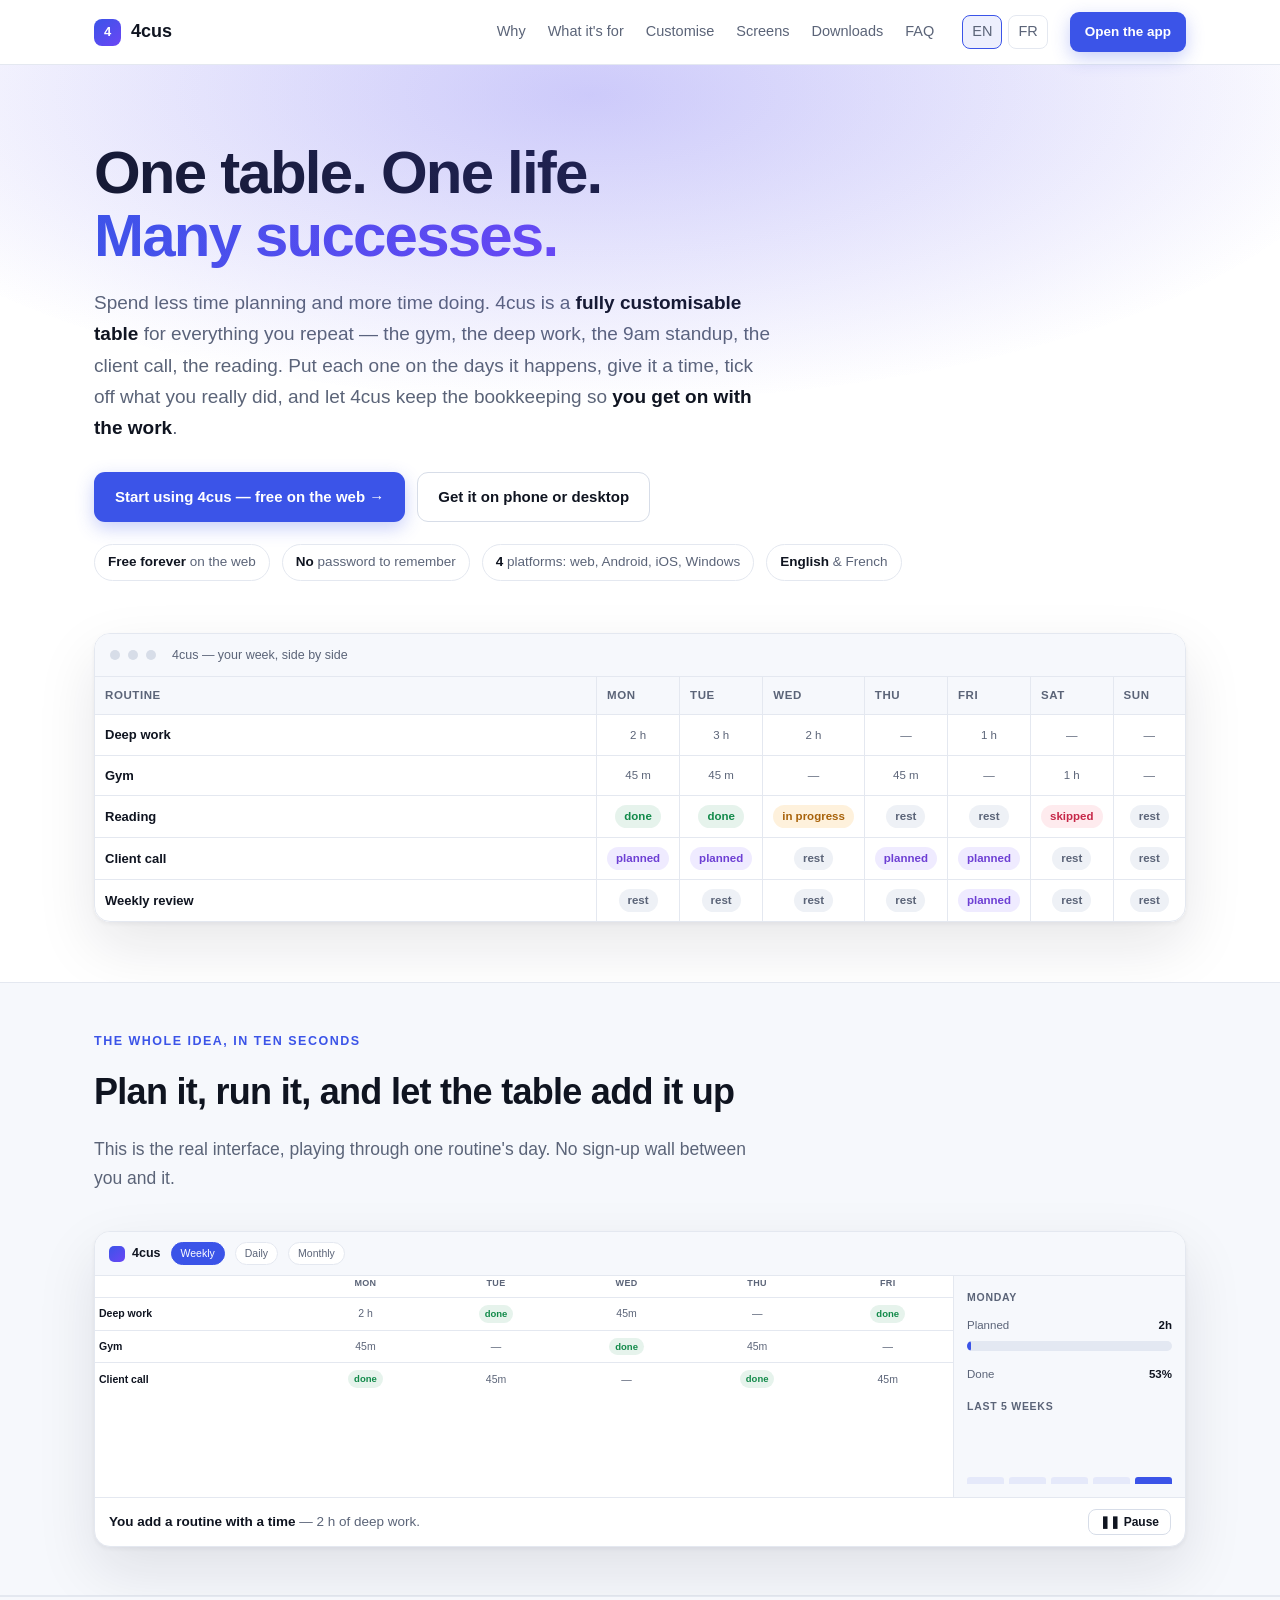
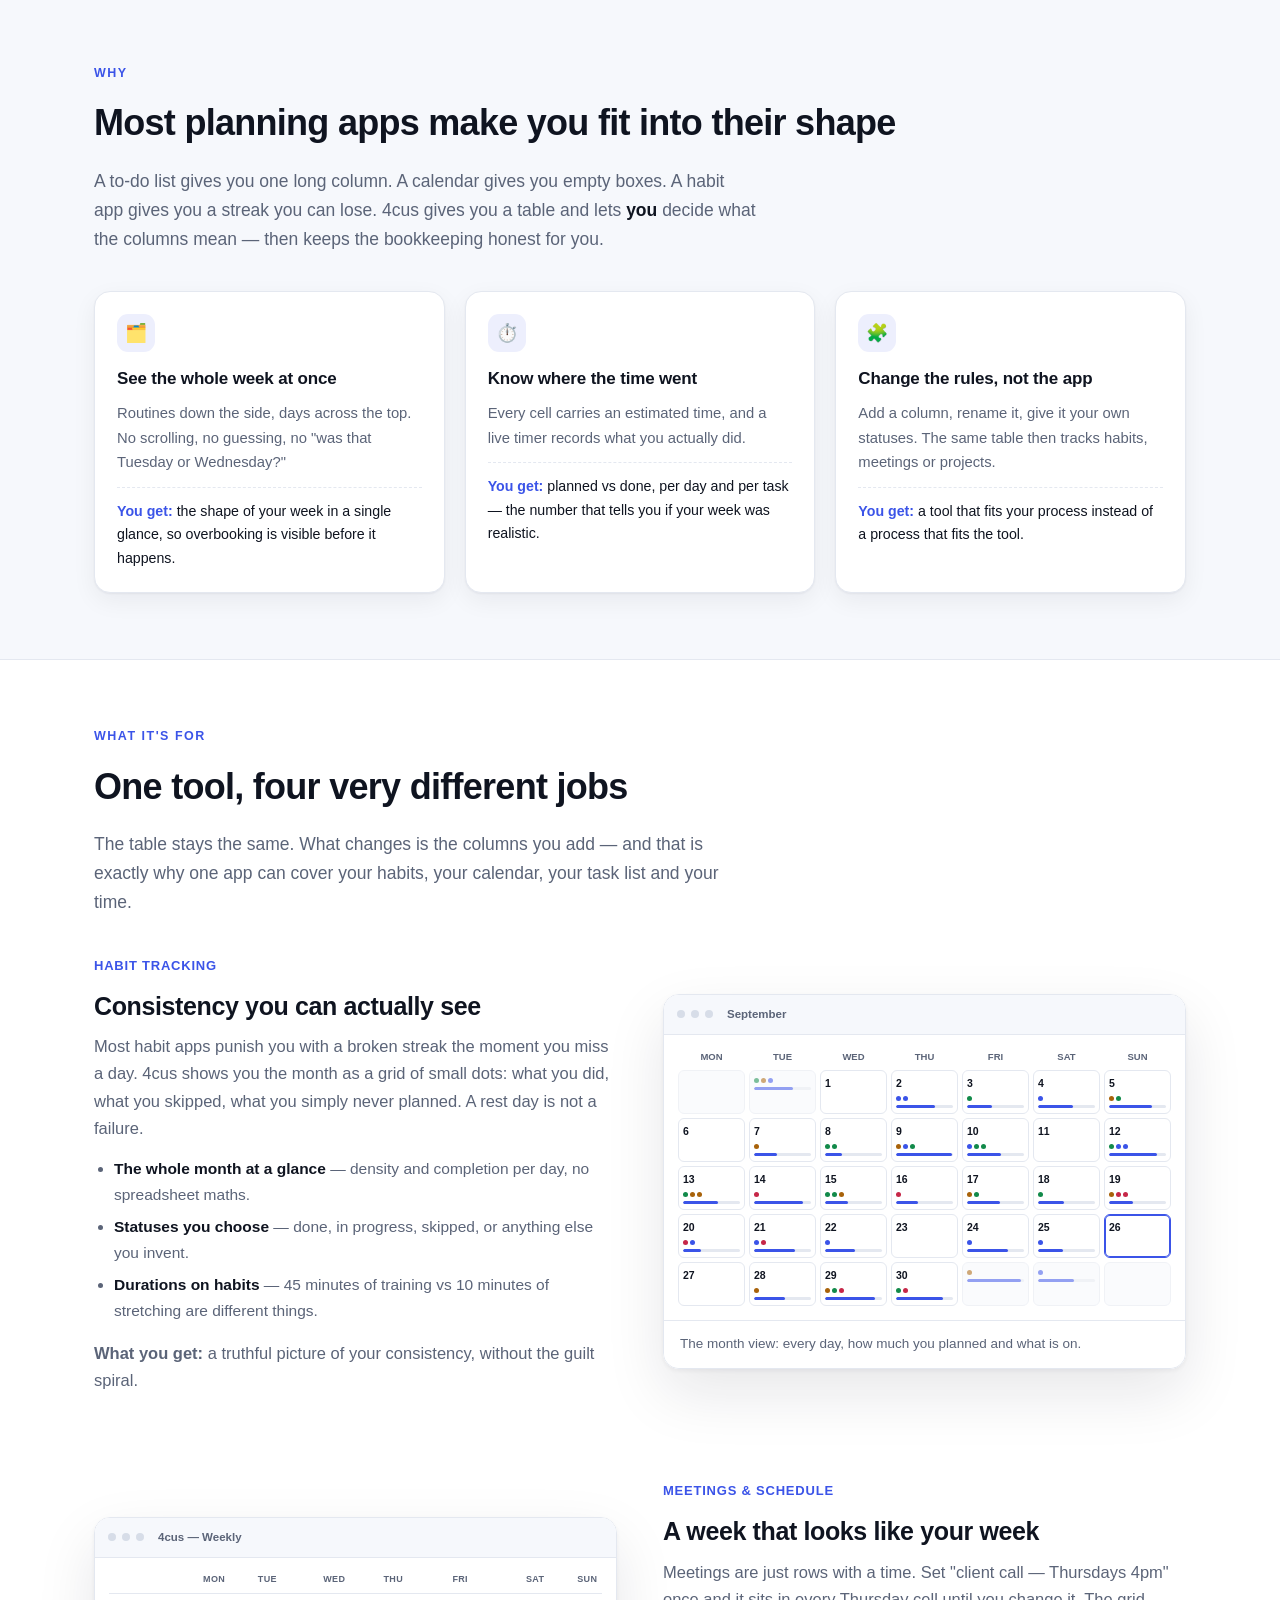
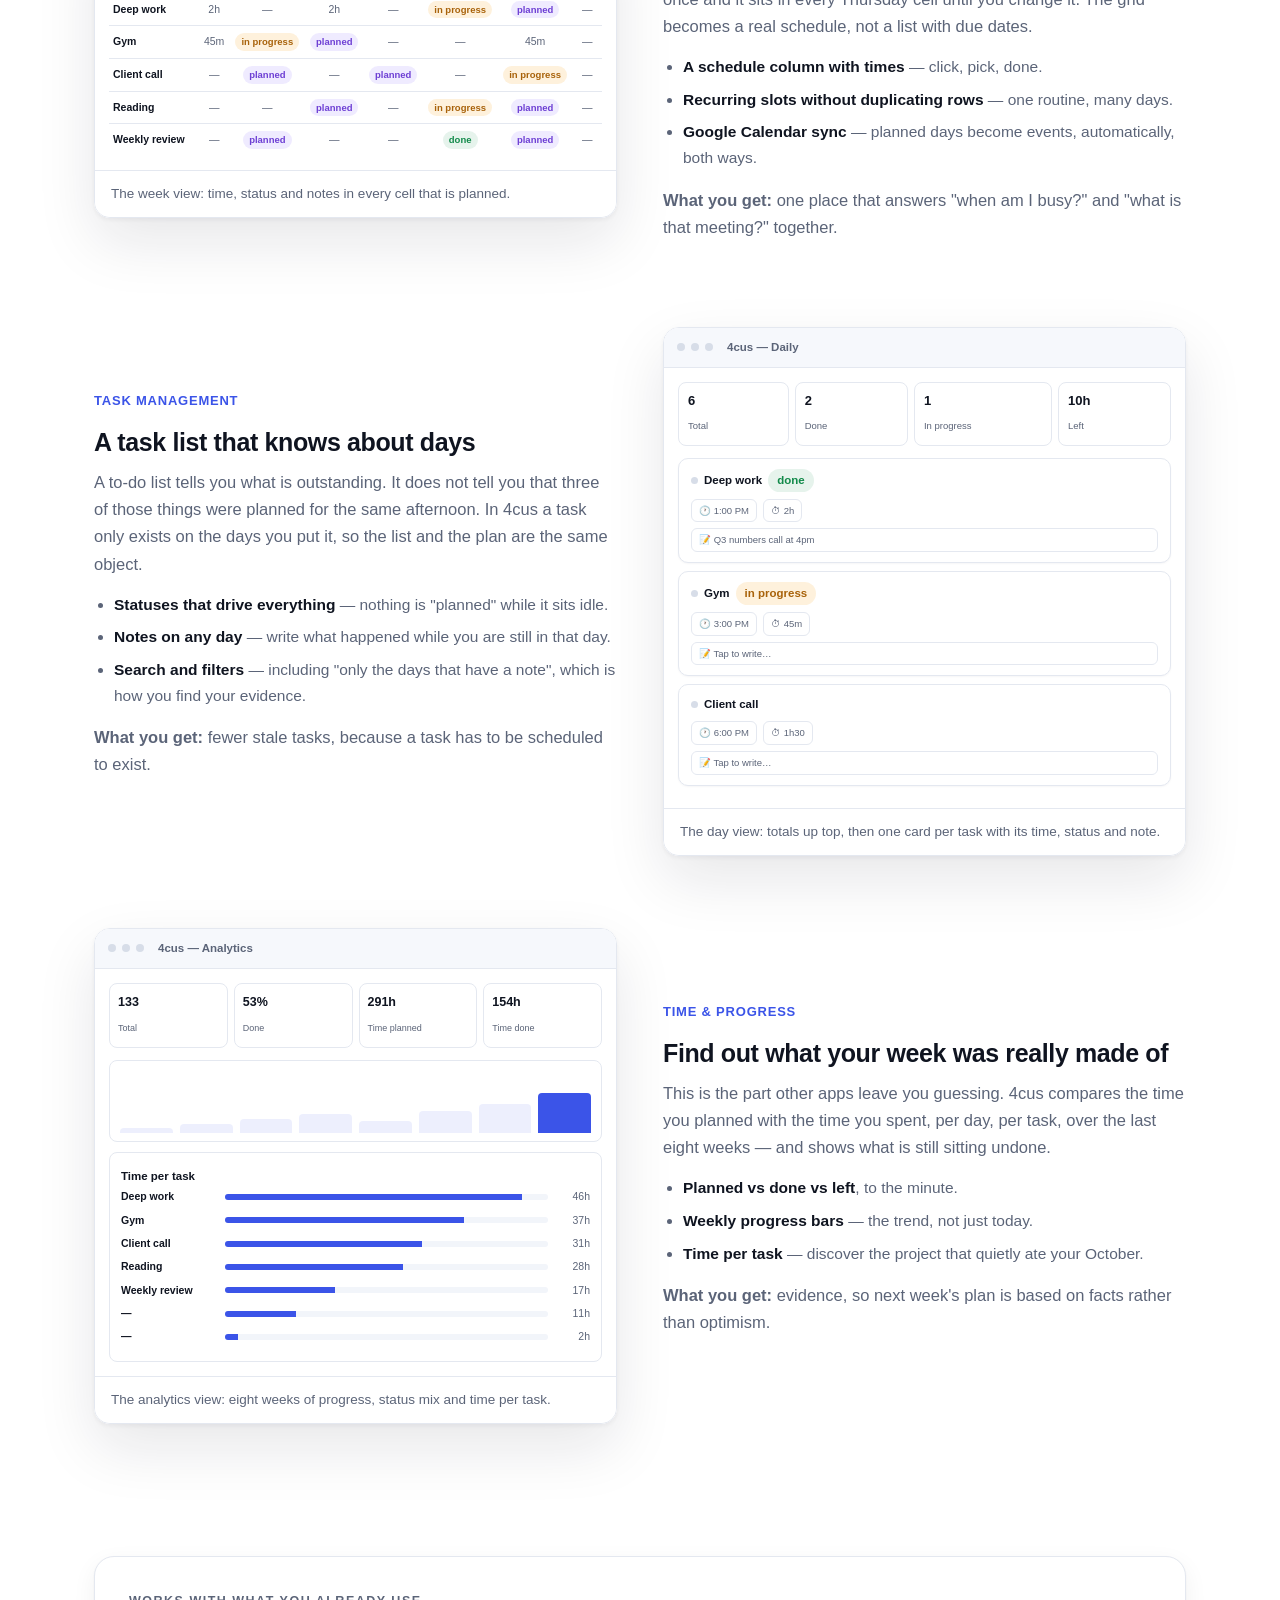
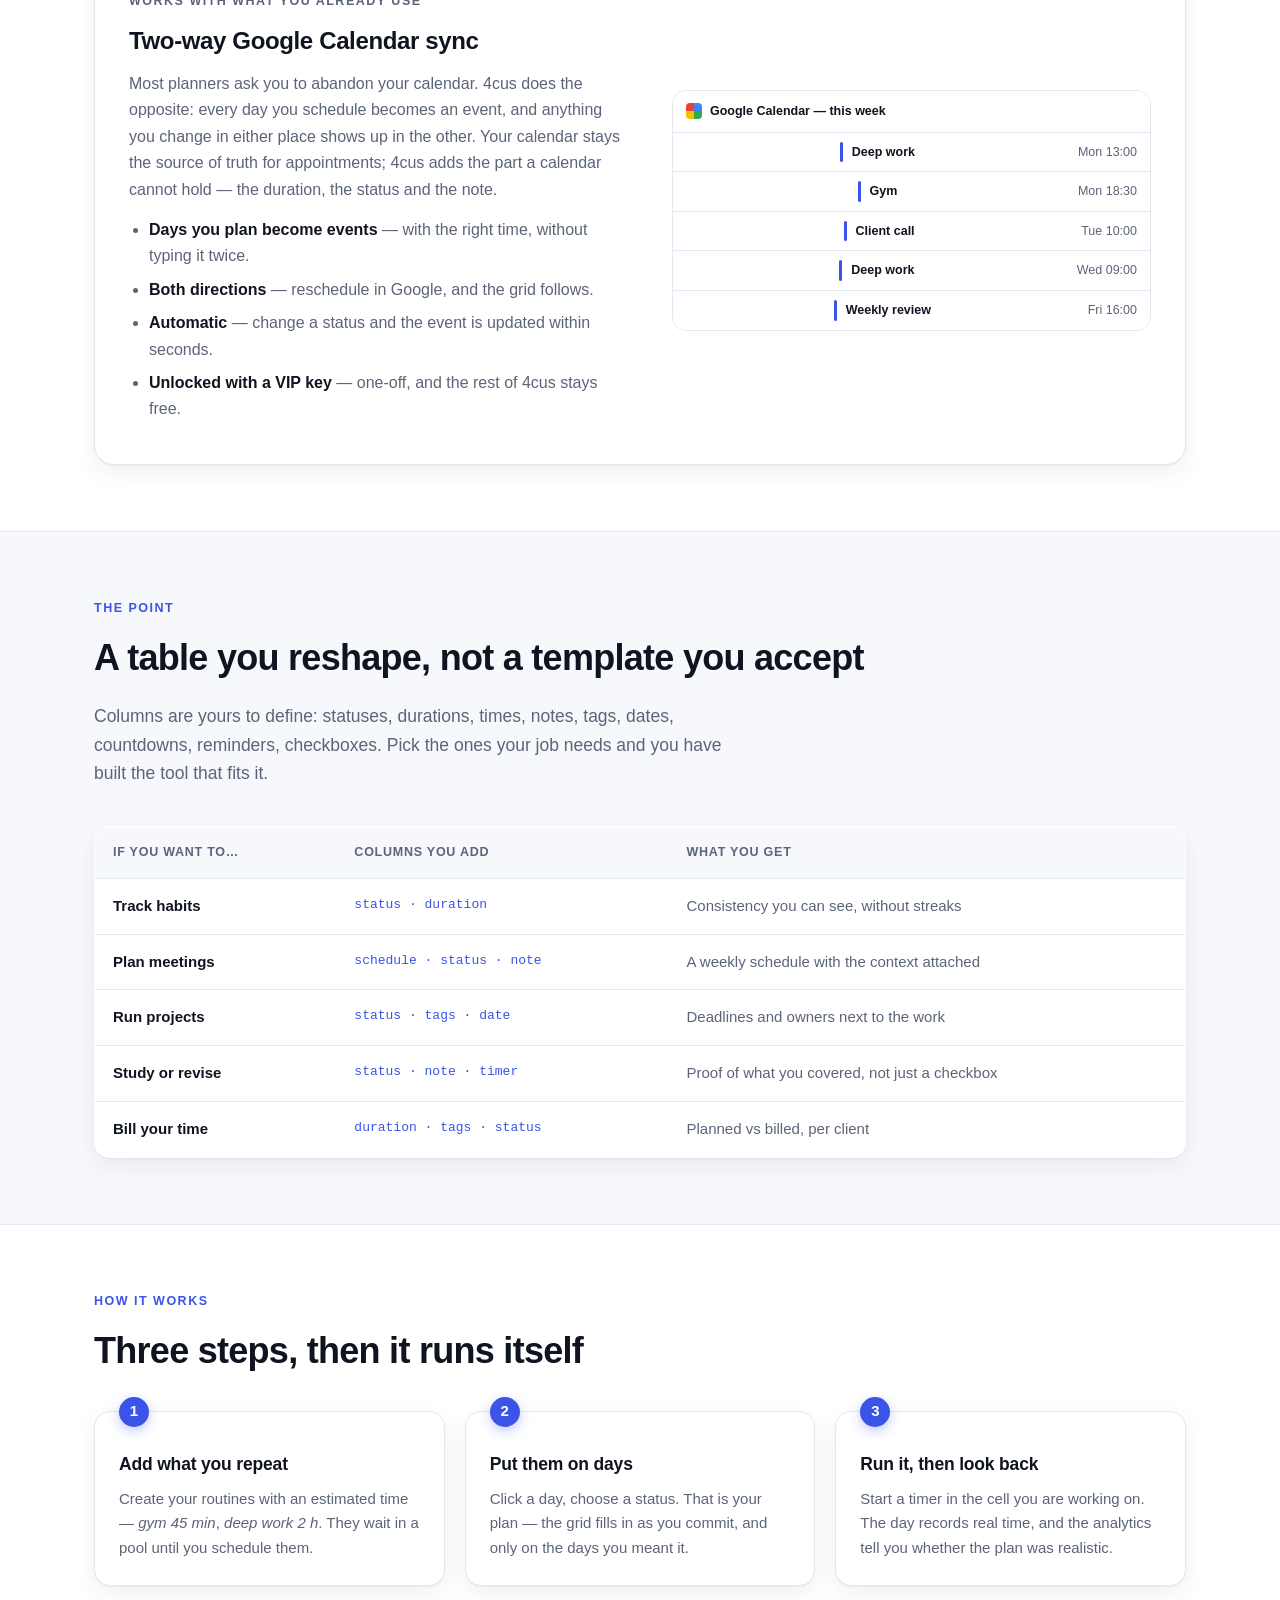
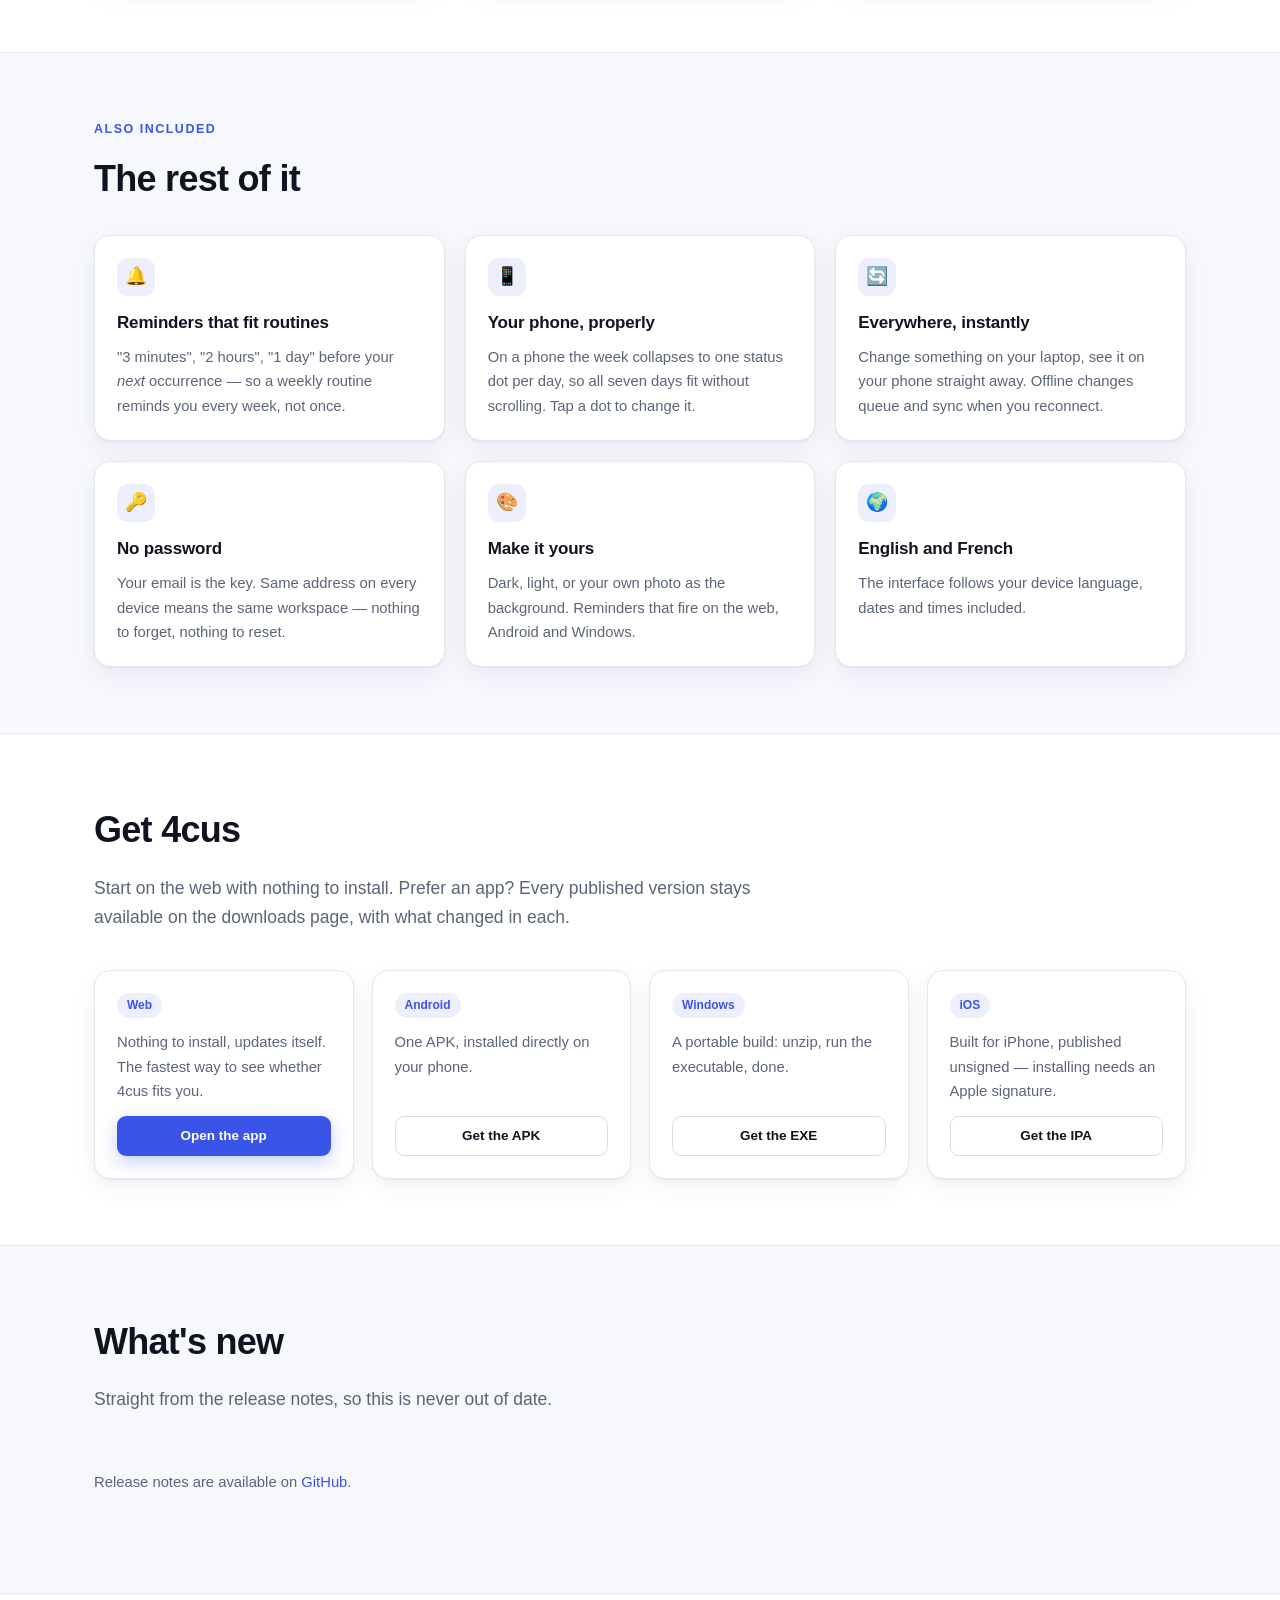
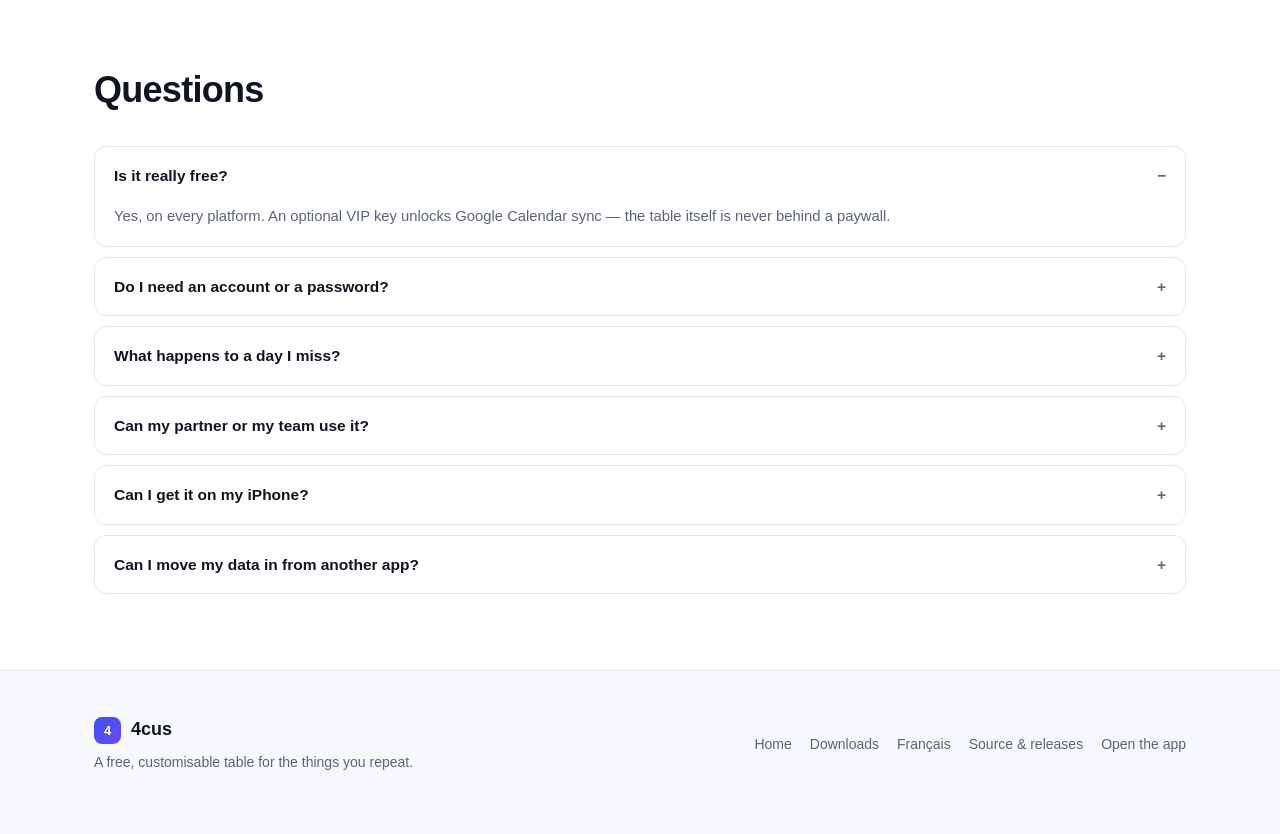
==== commit 938e58b6: "Real app URL, new headline, animated interface demo, Google Calendar section Headline is now 'One ta" ====
--- a/index.html
+++ b/index.html
@@ -59,20 +59,20 @@
 
 <section class="hero">
   <div class="wrap">
-    <h1>One table. Your habits, meetings and tasks — <em>on the days you do them</em>.</h1>
+    <h1>One table. One life. <em>Many successes.</em></h1>
     <p class="lead">
-      4cus is a <strong>fully customisable table</strong> for everything you repeat:
-      the gym, the deep work, the 9am standup, the client call, the reading.
-      Put each one on the days it happens, give it a time, tick off what you
-      really did — and at the end of the week you finally know
-      <strong>where your hours went</strong>.
+      Spend less time planning and more time doing. 4cus is a
+      <strong>fully customisable table</strong> for everything you repeat — the gym,
+      the deep work, the 9am standup, the client call, the reading. Put each one on
+      the days it happens, give it a time, tick off what you really did, and let 4cus
+      keep the bookkeeping so <strong>you get on with the work</strong>.
     </p>
     <div class="cta">
-      <a class="btn btn-primary" data-app-link href="#">Start using 4cus →</a>
+      <a class="btn btn-primary" data-app-link href="#">Start using 4cus — free on the web →</a>
       <a class="btn btn-ghost" href="downloads.html">Get it on phone or desktop</a>
     </div>
     <div class="proof">
-      <span><b>Free</b> forever</span>
+      <span><b>Free forever</b> on the web</span>
       <span><b>No</b> password to remember</span>
       <span><b>4</b> platforms: web, Android, iOS, Windows</span>
       <span><b>English</b> &amp; French</span>
@@ -98,6 +98,15 @@
         </table>
       </div>
     </div>
+  </div>
+</section>
+
+<section class="tight" style="background: var(--bg-2); border-top: 1px solid var(--line); border-bottom: 1px solid var(--line)">
+  <div class="wrap">
+    <p class="eyebrow">The whole idea, in ten seconds</p>
+    <h2>Plan it, run it, and let the table add it up</h2>
+    <p class="sec-intro">This is the real interface, playing through one routine's day. No sign-up wall between you and it.</p>
+    <div class="demo" data-demo></div>
   </div>
 </section>
 
@@ -229,6 +238,38 @@
         <div class="screen" data-screen="stats"></div>
         <figcaption>The analytics view: eight weeks of progress, status mix and time per task.</figcaption>
       </figure>
+    </div>
+  </div>
+</section>
+
+<section id="gcal">
+  <div class="wrap">
+    <div class="band">
+      <div>
+        <p class="eyebrow">Works with what you already use</p>
+        <h3>Two-way Google Calendar sync</h3>
+        <p>
+          Most planners ask you to abandon your calendar. 4cus does the opposite: every
+          day you schedule becomes an event, and anything you change in either place
+          shows up in the other. Your calendar stays the source of truth for appointments;
+          4cus adds the part a calendar cannot hold — the duration, the status and the
+          note.
+        </p>
+        <ul>
+          <li><b>Days you plan become events</b> — with the right time, without typing it twice.</li>
+          <li><b>Both directions</b> — reschedule in Google, and the grid follows.</li>
+          <li><b>Automatic</b> — change a status and the event is updated within seconds.</li>
+          <li><b>Unlocked with a VIP key</b> — one-off, and the rest of 4cus stays free.</li>
+        </ul>
+      </div>
+      <div class="gcal" aria-hidden="true">
+        <div class="gh"><i></i>Google Calendar — this week</div>
+        <div class="ge"><span class="bar"></span><b>Deep work</b><span>Mon 13:00</span></div>
+        <div class="ge new"><span class="bar"></span><b>Gym</b><span>Mon 18:30</span></div>
+        <div class="ge"><span class="bar"></span><b>Client call</b><span>Tue 10:00</span></div>
+        <div class="ge new"><span class="bar"></span><b>Deep work</b><span>Wed 09:00</span></div>
+        <div class="ge"><span class="bar"></span><b>Weekly review</b><span>Fri 16:00</span></div>
+      </div>
     </div>
   </div>
 </section>
--- a/assets/site.css
+++ b/assets/site.css
@@ -255,6 +255,59 @@
 .sc-row .track i { display: block; height: 100%; background: var(--accent); }
 .sc-row .val { width: 34px; text-align: right; color: var(--muted); font-variant-numeric: tabular-nums; }
 
+/* ------------------------------------------------------------------
+   Animated product demo. A scripted replay of the real interface:
+   plan a day, run the timer, record the time, see the week add it up.
+   ------------------------------------------------------------------ */
+.demo { margin-top: 26px; }
+.demo-window { border: 1px solid var(--line); border-radius: var(--radius); overflow: hidden; box-shadow: var(--shadow-lg); background: var(--panel); }
+.demo-top { display: flex; align-items: center; gap: 10px; padding: 10px 14px; border-bottom: 1px solid var(--line); background: var(--bg-2); }
+.demo-top .dlogo { display: flex; align-items: center; gap: 7px; font-size: 12.5px; font-weight: 750; }
+.demo-top .dlogo i { width: 16px; height: 16px; border-radius: 5px; background: linear-gradient(140deg, var(--accent), var(--accent-2)); }
+.demo-top .dchip { font-size: 10.5px; color: var(--muted); border: 1px solid var(--line); border-radius: 999px; padding: 2px 9px; background: #fff; }
+.demo-top .dchip.on { color: #fff; background: var(--accent); border-color: var(--accent); }
+.demo-main { display: grid; grid-template-columns: 1fr 232px; }
+@media (max-width: 720px) { .demo-main { grid-template-columns: 1fr; } .demo-side { border-left: none !important; border-top: 1px solid var(--line); } }
+.demo-side { border-left: 1px solid var(--line); padding: 13px; background: var(--bg-2); }
+.demo-side h5 { margin: 0 0 9px; font-size: 10.5px; text-transform: uppercase; letter-spacing: .07em; color: var(--muted); }
+.demo-meter { height: 10px; border-radius: 5px; background: #e3e8f2; overflow: hidden; margin: 7px 0 14px; }
+.demo-meter i { display: block; height: 100%; width: 0; min-width: 4px; background: var(--accent); border-radius: 5px; transition: width .5s ease; }
+.demo-meter.done i { background: var(--green); }
+.demo-stat { display: flex; justify-content: space-between; font-size: 11.5px; color: var(--muted); margin-bottom: 5px; }
+.demo-stat b { color: var(--text); font-variant-numeric: tabular-nums; }
+.demo-bars { display: flex; align-items: flex-end; gap: 5px; height: 58px; margin-top: 10px; }
+.demo-bars i { flex: 1; background: var(--accent-soft); border-radius: 3px 3px 0 0; height: 12%; min-height: 6px; transition: height .45s ease; }
+.demo-bars i.hi { background: var(--accent); }
+.demo-foot { display: flex; align-items: center; gap: 12px; padding: 11px 14px; border-top: 1px solid var(--line); }
+.demo-cap { font-size: 13.5px; color: var(--text); font-weight: 600; flex: 1; }
+.demo-cap em { color: var(--muted); font-style: normal; font-weight: 500; }
+.demo-btn { border: 1px solid var(--line-2); background: #fff; border-radius: 8px; padding: 5px 11px; font-size: 12px; font-weight: 650; color: var(--text); cursor: pointer; }
+.demo-btn:hover { border-color: var(--accent); color: var(--accent); }
+.demo-celltime { font-variant-numeric: tabular-nums; color: var(--muted); }
+.demo-celltime.run { color: var(--amber); font-weight: 700; }
+.demo-row-new { animation: demoIn .45s ease both; }
+@keyframes demoIn { from { opacity: 0; transform: translateY(-4px); } to { opacity: 1; transform: none; } }
+.demo-pulse { animation: demoPulse 1.4s ease-in-out infinite; }
+@keyframes demoPulse { 0%, 100% { box-shadow: 0 0 0 0 rgba(59,84,232,.35); } 50% { box-shadow: 0 0 0 5px rgba(59,84,232,0); } }
+
+/* Google Calendar band */
+.band { display: grid; grid-template-columns: 1.05fr 1fr; gap: 40px; align-items: center; background: var(--panel); border: 1px solid var(--line); border-radius: 20px; padding: 34px; box-shadow: var(--shadow); }
+.band h3 { margin: 0 0 10px; font-size: 24px; font-weight: 800; letter-spacing: -0.015em; }
+.band p { color: var(--muted); margin: 0 0 10px; }
+.band ul { margin: 14px 0 0; padding-left: 20px; color: var(--muted); }
+.band li { margin-bottom: 7px; }
+.band li b { color: var(--text); }
+.gcal { border: 1px solid var(--line); border-radius: 14px; overflow: hidden; background: var(--bg-2); }
+.gcal .gh { display: flex; align-items: center; gap: 8px; padding: 10px 13px; border-bottom: 1px solid var(--line); background: #fff; font-size: 12.5px; font-weight: 700; }
+.gcal .gh i { width: 16px; height: 16px; border-radius: 4px; background: conic-gradient(#4285f4 0 25%, #34a853 0 50%, #fbbc04 0 75%, #ea4335 0); }
+.gcal .ge { display: flex; align-items: center; gap: 9px; padding: 9px 13px; border-bottom: 1px solid var(--line); font-size: 12.5px; background: #fff; }
+.gcal .ge:last-child { border-bottom: none; }
+.gcal .ge .bar { width: 3px; align-self: stretch; border-radius: 2px; background: var(--accent); }
+.gcal .ge b { font-weight: 650; }
+.gcal .ge span { margin-left: auto; color: var(--muted); font-variant-numeric: tabular-nums; }
+.gcal .ge.new { animation: demoIn .5s ease both; }
+@media (max-width: 900px) { .band { grid-template-columns: 1fr; gap: 24px; padding: 26px; } }
+
 /* customisable-table comparison */
 .cmp { width: 100%; border-collapse: collapse; font-size: 15px; background: var(--panel); border: 1px solid var(--line); border-radius: var(--radius); overflow: hidden; box-shadow: var(--shadow); }
 .cmp th, .cmp td { text-align: left; padding: 15px 18px; border-bottom: 1px solid var(--line); vertical-align: top; }
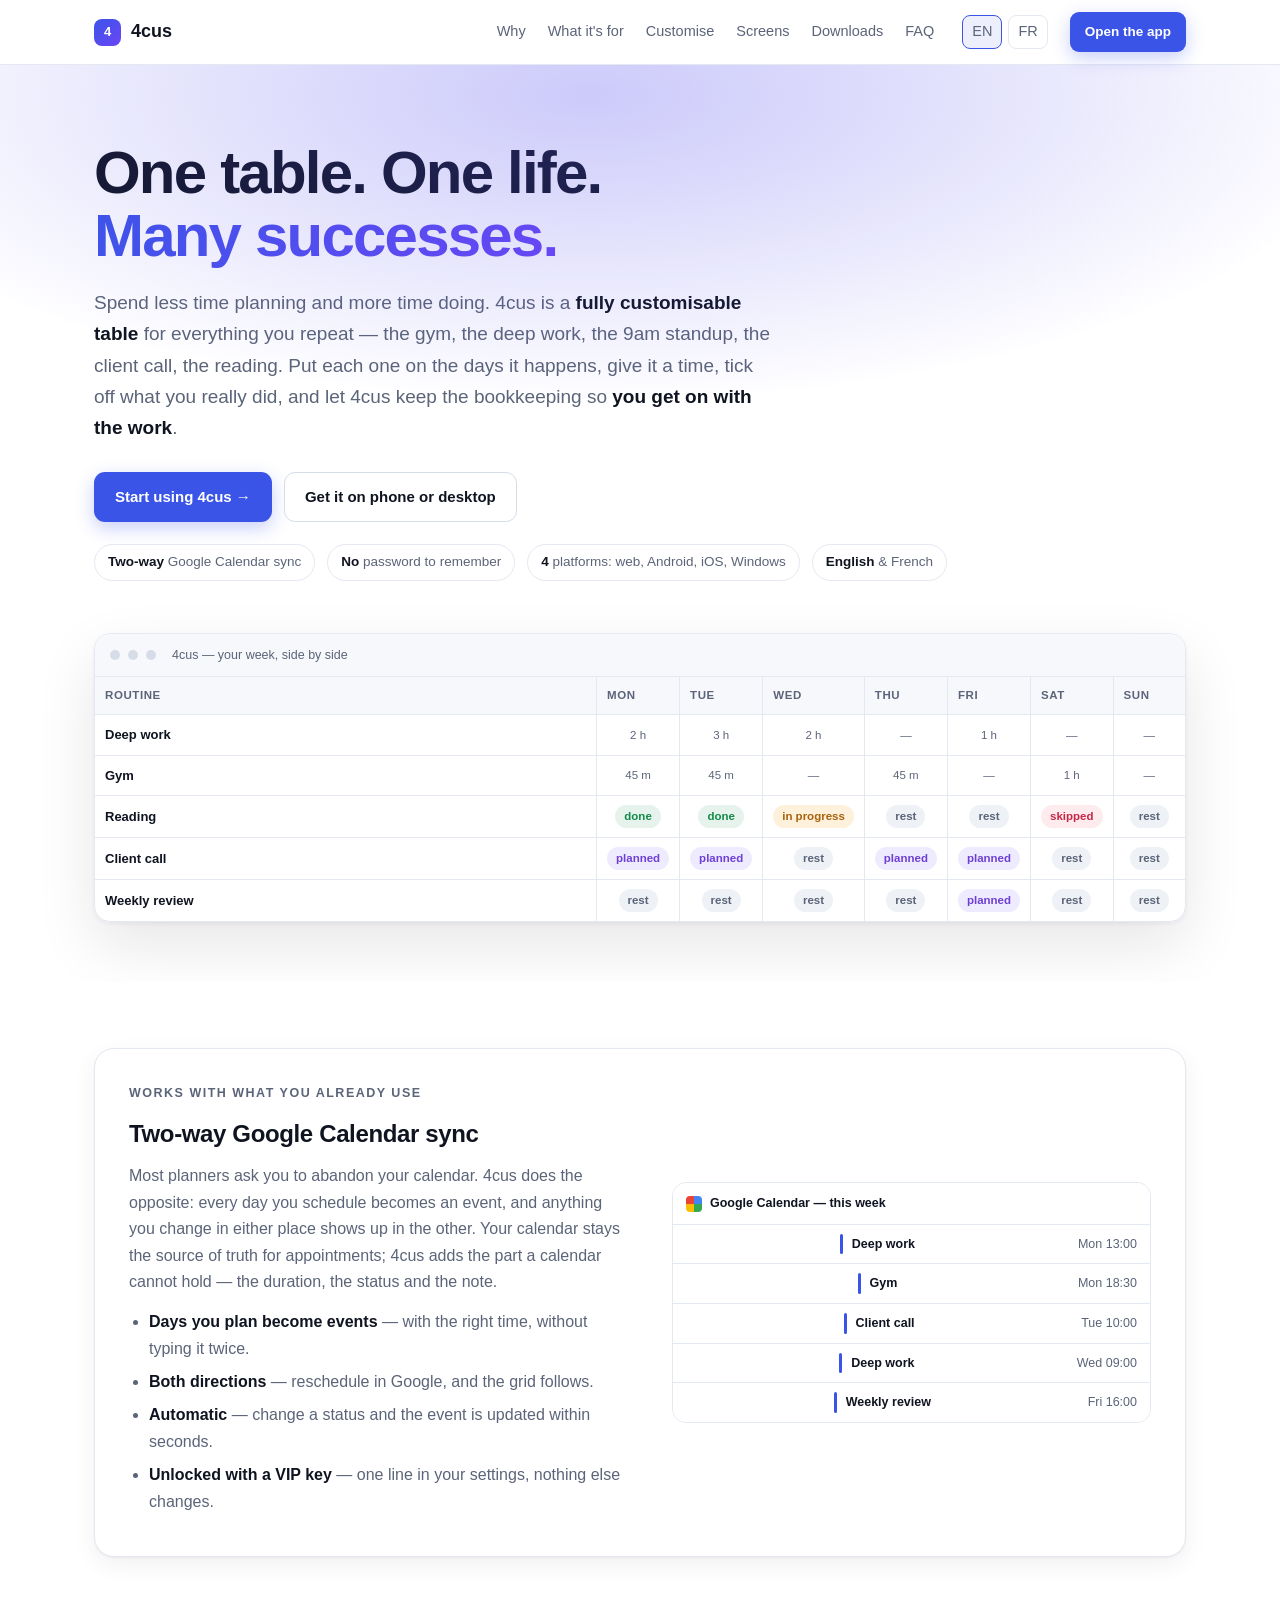
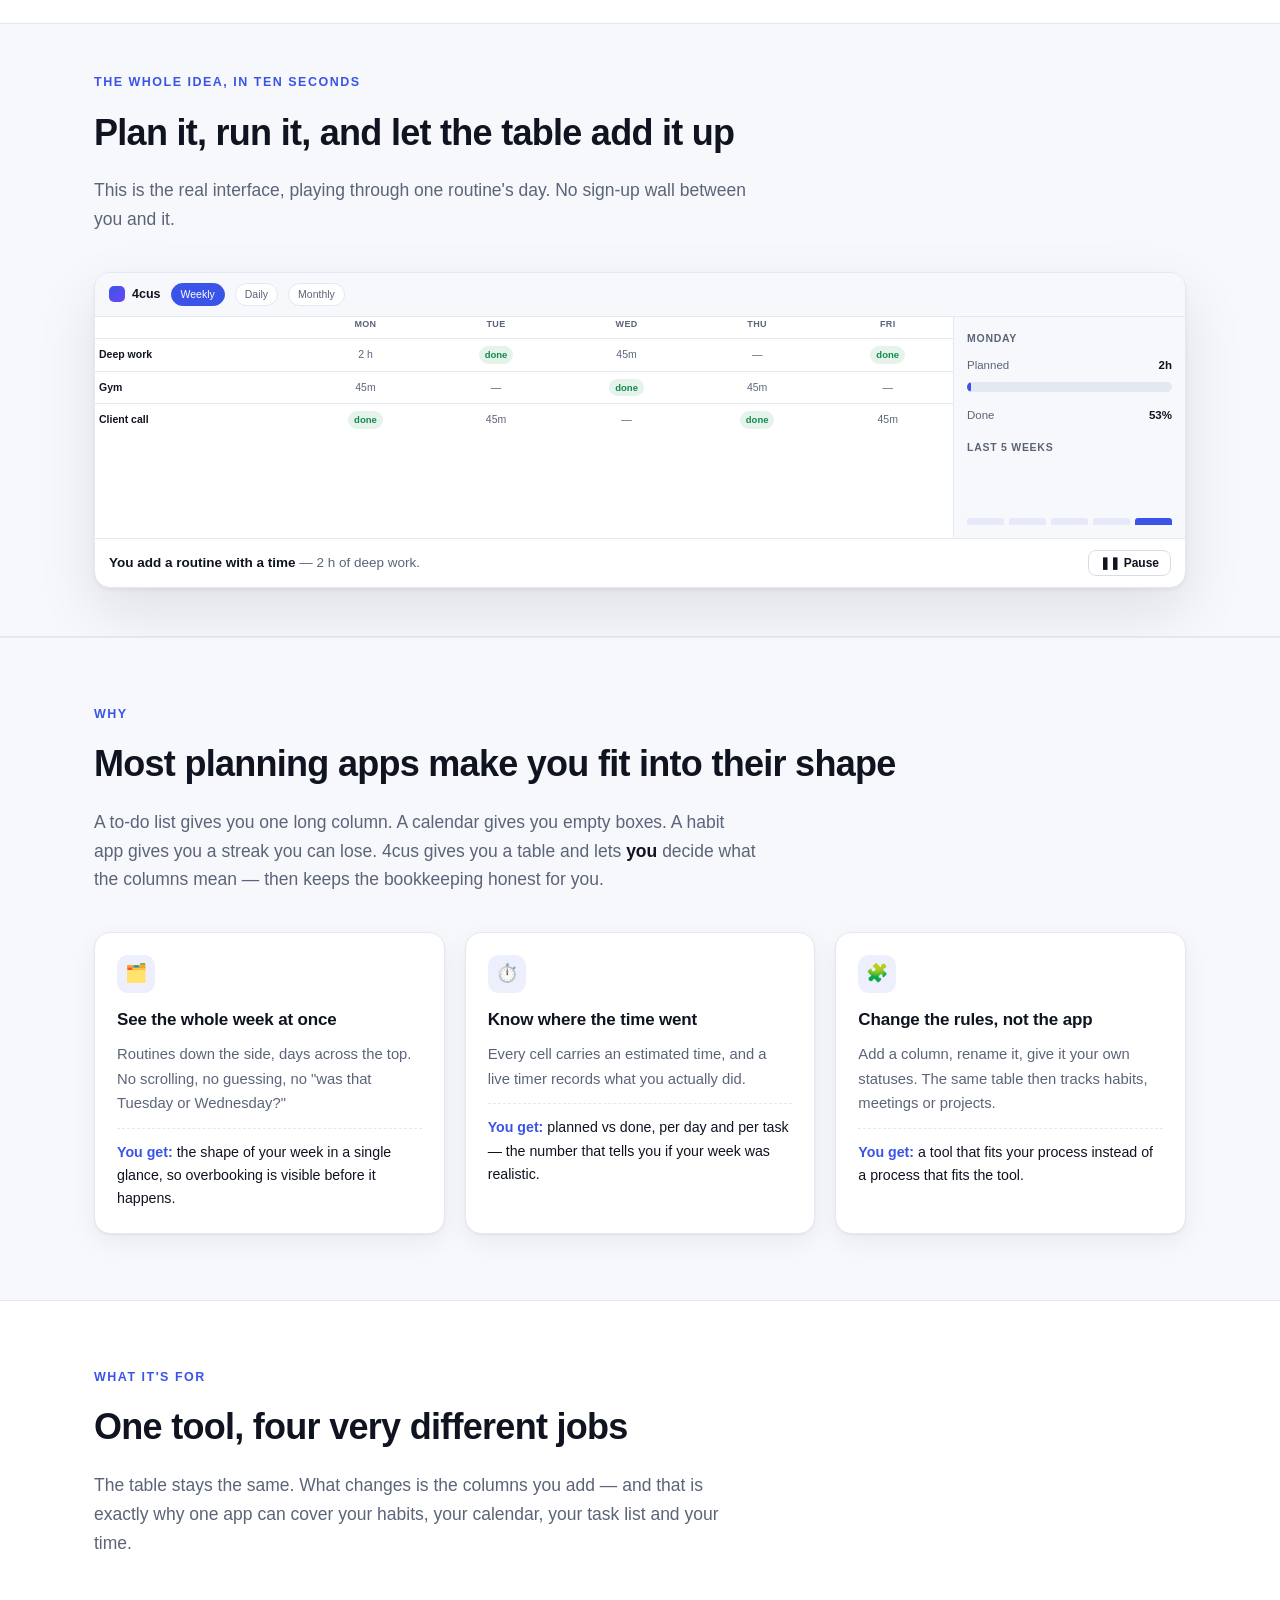
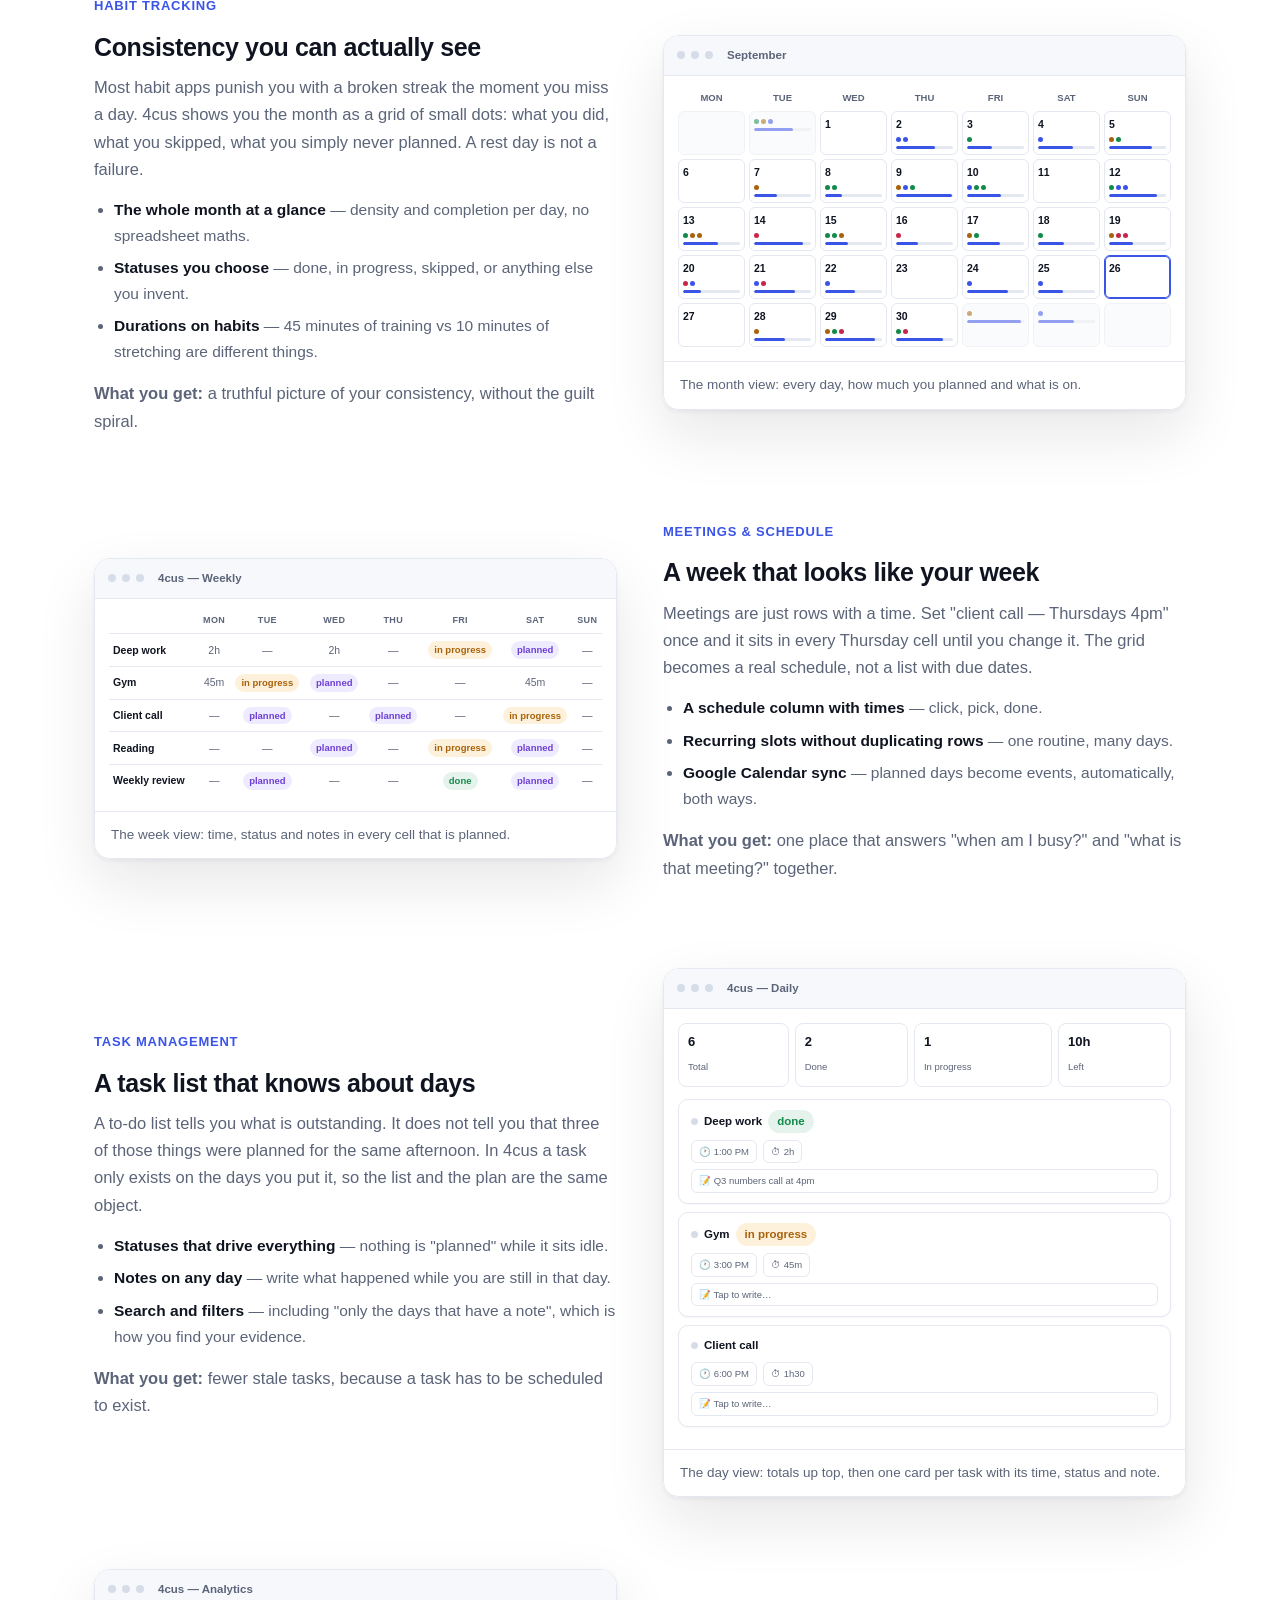
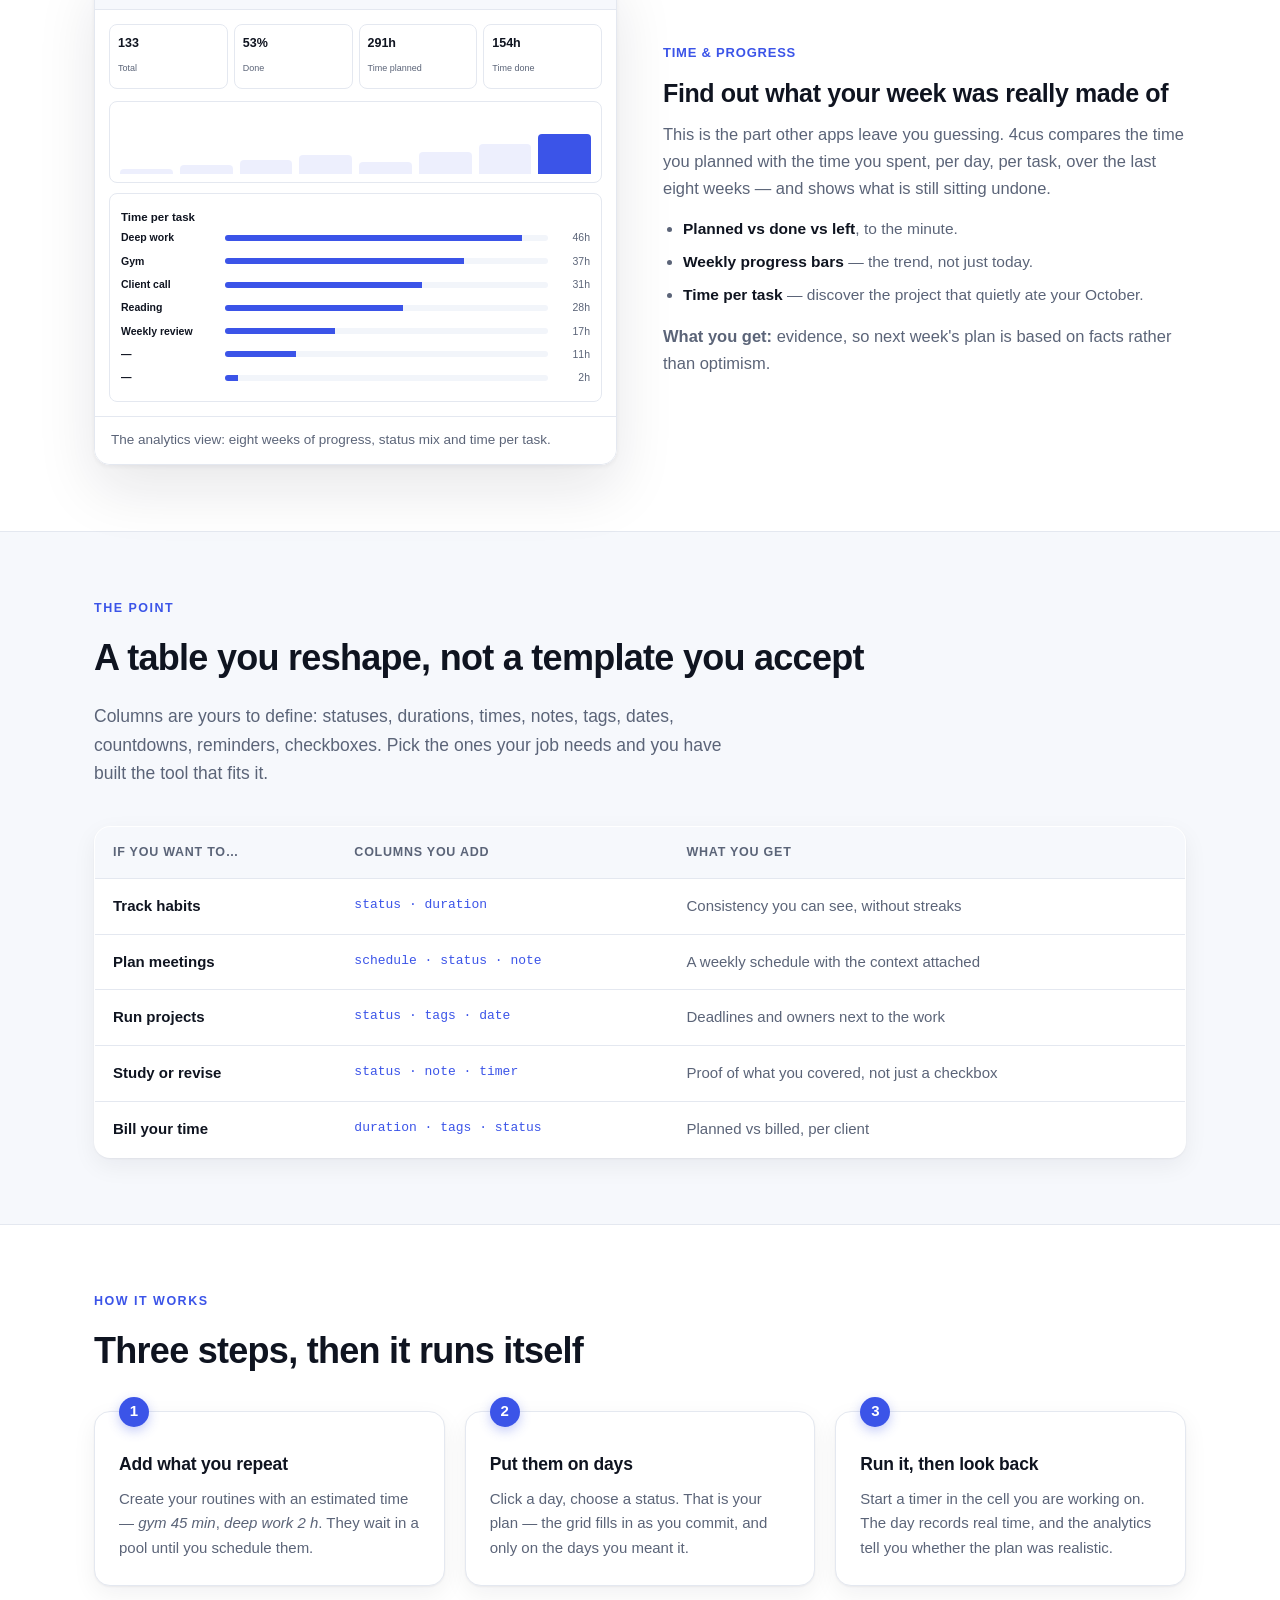
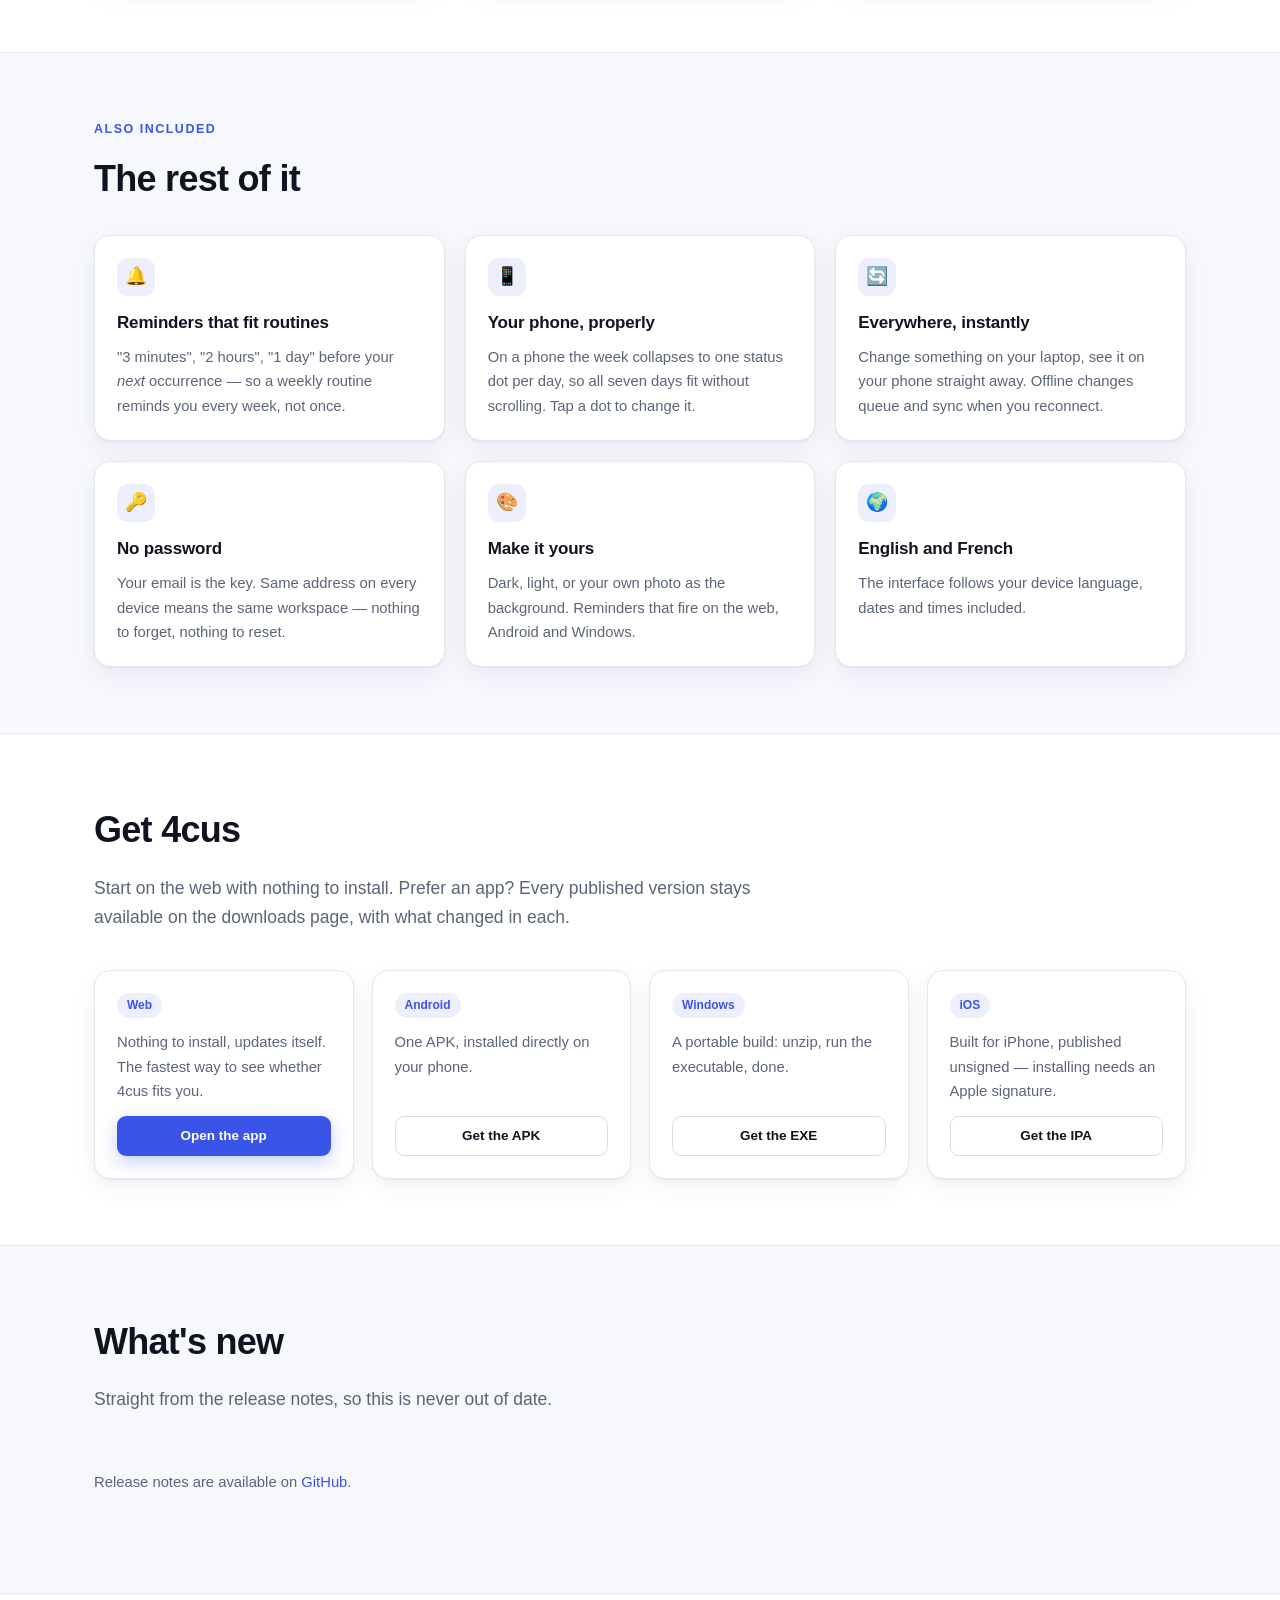
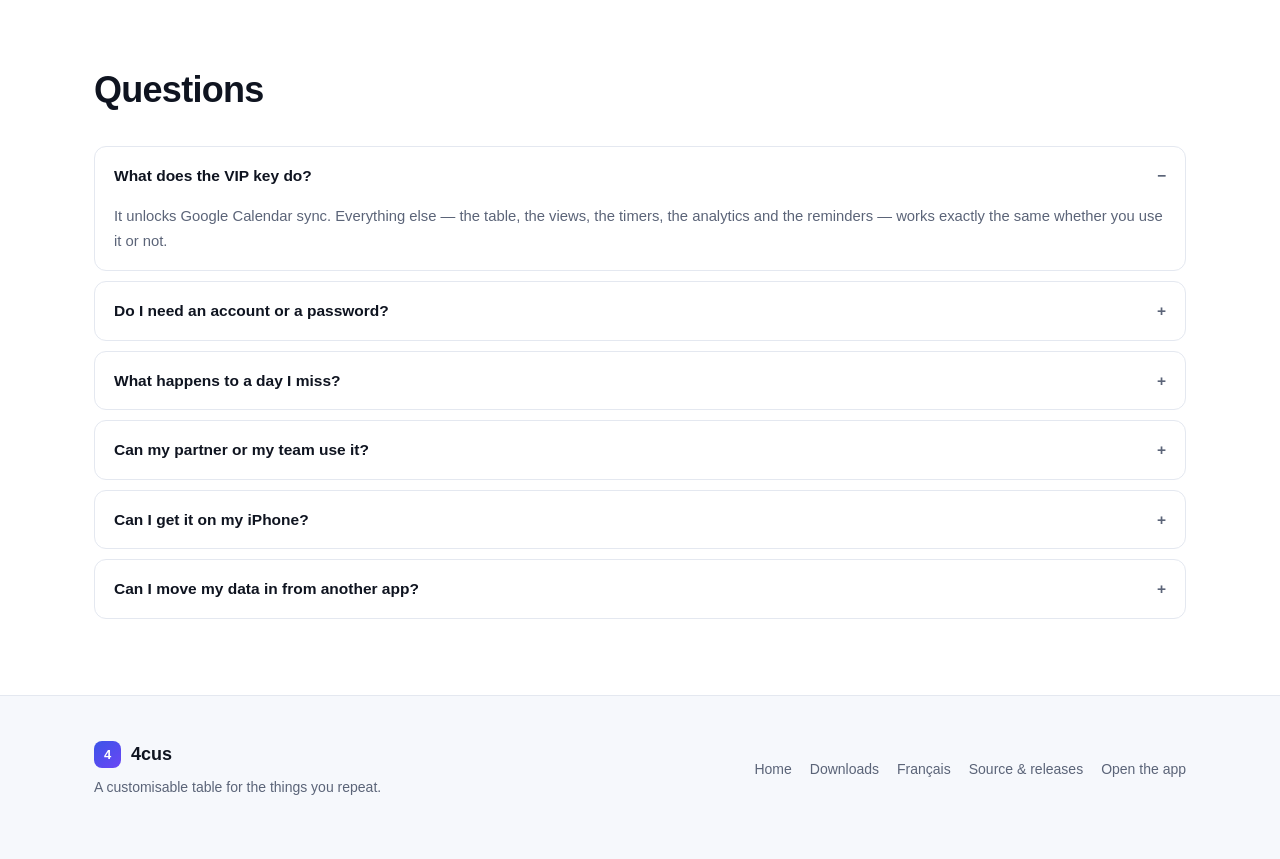
==== commit 9dc01f0f: "Drop the free promise, lead with the Google Calendar benefit Removes the 'free forever' statements e" ====
--- a/index.html
+++ b/index.html
@@ -4,13 +4,13 @@
 <meta charset="utf-8">
 <meta name="viewport" content="width=device-width, initial-scale=1">
 <title>4cus — one customisable table for your habits, meetings, schedule and tasks</title>
-<meta name="description" content="4cus is a fully customisable table where you place habits, meetings, routines and tasks on the days you do them — with status, time and notes — then shows you planned vs actual time. Free, no password. An alternative to Todoist, TickTick, Things 3, OmniFocus, Asana, Microsoft To Do, Any.do, Google Tasks and Apple Reminders.">
+<meta name="description" content="4cus is a fully customisable table where you place habits, meetings, routines and tasks on the days you do them — with status, time and notes — then shows you planned vs actual time. No password, and it syncs both ways with Google Calendar. An alternative to Todoist, TickTick, Things 3, OmniFocus, Asana, Microsoft To Do, Any.do, Google Tasks and Apple Reminders.">
 <meta name="keywords" content="todoist alternative, ticktick alternative, things 3 alternative, omnifocus alternative, asana alternative, habit tracker, meeting scheduler, weekly planner, task management, time tracker, routine planner, customisable spreadsheet, todo app, product tracker, study planner">
 <meta name="robots" content="index, follow">
 <link rel="canonical" href="https://4cus.vercel.app/">
 <meta property="og:type" content="website">
 <meta property="og:title" content="4cus — one customisable table for your habits, meetings, schedule and tasks">
-<meta property="og:description" content="Habits, meetings, routines and tasks in one table you control — with status, time and notes, and a clear picture of where your week actually went. Free, no password, four platforms.">
+<meta property="og:description" content="Habits, meetings, routines and tasks in one table you control — with status, time and notes, and a clear picture of where your week actually went. No password, two-way Google Calendar sync, four platforms.">
 <meta name="twitter:card" content="summary_large_image">
 <script type="application/ld+json">
 {
@@ -20,7 +20,6 @@
   "applicationCategory": "ProductivityApplication",
   "operatingSystem": "Web, Android, iOS, Windows",
   "description": "A fully customisable table for habit tracking, meeting schedules and task management, with planned vs actual time tracking and recurrence-aware reminders.",
-  "offers": { "@type": "Offer", "price": "0", "priceCurrency": "EUR" },
   "featureList": [
     "Fully customisable table (status, duration, schedule, notes, tags, dates, timers)",
     "Habit tracking with a monthly and weekly overview",
@@ -68,11 +67,11 @@
       keep the bookkeeping so <strong>you get on with the work</strong>.
     </p>
     <div class="cta">
-      <a class="btn btn-primary" data-app-link href="#">Start using 4cus — free on the web →</a>
+      <a class="btn btn-primary" data-app-link href="#">Start using 4cus →</a>
       <a class="btn btn-ghost" href="downloads.html">Get it on phone or desktop</a>
     </div>
     <div class="proof">
-      <span><b>Free forever</b> on the web</span>
+      <span><b>Two-way</b> Google Calendar sync</span>
       <span><b>No</b> password to remember</span>
       <span><b>4</b> platforms: web, Android, iOS, Windows</span>
       <span><b>English</b> &amp; French</span>
@@ -96,6 +95,38 @@
             <tr><td class="name">Weekly review</td><td class="day"><span class="pill p-idle">rest</span></td><td class="day"><span class="pill p-idle">rest</span></td><td class="day"><span class="pill p-idle">rest</span></td><td class="day"><span class="pill p-idle">rest</span></td><td class="day"><span class="pill p-none">planned</span></td><td class="day"><span class="pill p-idle">rest</span></td><td class="day"><span class="pill p-idle">rest</span></td></tr>
           </tbody>
         </table>
+      </div>
+    </div>
+  </div>
+</section>
+
+<section id="gcal">
+  <div class="wrap">
+    <div class="band">
+      <div>
+        <p class="eyebrow">Works with what you already use</p>
+        <h3>Two-way Google Calendar sync</h3>
+        <p>
+          Most planners ask you to abandon your calendar. 4cus does the opposite: every
+          day you schedule becomes an event, and anything you change in either place
+          shows up in the other. Your calendar stays the source of truth for appointments;
+          4cus adds the part a calendar cannot hold — the duration, the status and the
+          note.
+        </p>
+        <ul>
+          <li><b>Days you plan become events</b> — with the right time, without typing it twice.</li>
+          <li><b>Both directions</b> — reschedule in Google, and the grid follows.</li>
+          <li><b>Automatic</b> — change a status and the event is updated within seconds.</li>
+          <li><b>Unlocked with a VIP key</b> — one line in your settings, nothing else changes.</li>
+        </ul>
+      </div>
+      <div class="gcal" aria-hidden="true">
+        <div class="gh"><i></i>Google Calendar — this week</div>
+        <div class="ge"><span class="bar"></span><b>Deep work</b><span>Mon 13:00</span></div>
+        <div class="ge new"><span class="bar"></span><b>Gym</b><span>Mon 18:30</span></div>
+        <div class="ge"><span class="bar"></span><b>Client call</b><span>Tue 10:00</span></div>
+        <div class="ge new"><span class="bar"></span><b>Deep work</b><span>Wed 09:00</span></div>
+        <div class="ge"><span class="bar"></span><b>Weekly review</b><span>Fri 16:00</span></div>
       </div>
     </div>
   </div>
@@ -238,38 +269,6 @@
         <div class="screen" data-screen="stats"></div>
         <figcaption>The analytics view: eight weeks of progress, status mix and time per task.</figcaption>
       </figure>
-    </div>
-  </div>
-</section>
-
-<section id="gcal">
-  <div class="wrap">
-    <div class="band">
-      <div>
-        <p class="eyebrow">Works with what you already use</p>
-        <h3>Two-way Google Calendar sync</h3>
-        <p>
-          Most planners ask you to abandon your calendar. 4cus does the opposite: every
-          day you schedule becomes an event, and anything you change in either place
-          shows up in the other. Your calendar stays the source of truth for appointments;
-          4cus adds the part a calendar cannot hold — the duration, the status and the
-          note.
-        </p>
-        <ul>
-          <li><b>Days you plan become events</b> — with the right time, without typing it twice.</li>
-          <li><b>Both directions</b> — reschedule in Google, and the grid follows.</li>
-          <li><b>Automatic</b> — change a status and the event is updated within seconds.</li>
-          <li><b>Unlocked with a VIP key</b> — one-off, and the rest of 4cus stays free.</li>
-        </ul>
-      </div>
-      <div class="gcal" aria-hidden="true">
-        <div class="gh"><i></i>Google Calendar — this week</div>
-        <div class="ge"><span class="bar"></span><b>Deep work</b><span>Mon 13:00</span></div>
-        <div class="ge new"><span class="bar"></span><b>Gym</b><span>Mon 18:30</span></div>
-        <div class="ge"><span class="bar"></span><b>Client call</b><span>Tue 10:00</span></div>
-        <div class="ge new"><span class="bar"></span><b>Deep work</b><span>Wed 09:00</span></div>
-        <div class="ge"><span class="bar"></span><b>Weekly review</b><span>Fri 16:00</span></div>
-      </div>
     </div>
   </div>
 </section>
@@ -379,8 +378,8 @@
     <h2>Questions</h2>
     <div class="faq" style="margin-top:26px">
       <details open>
-        <summary>Is it really free?</summary>
-        <div class="body">Yes, on every platform. An optional VIP key unlocks Google Calendar sync — the table itself is never behind a paywall.</div>
+        <summary>What does the VIP key do?</summary>
+        <div class="body">It unlocks Google Calendar sync. Everything else — the table, the views, the timers, the analytics and the reminders — works exactly the same whether you use it or not.</div>
       </details>
       <details>
         <summary>Do I need an account or a password?</summary>
@@ -410,7 +409,7 @@
   <div class="wrap row">
     <div>
       <div class="brand" style="margin-bottom:6px"><span class="mark">4</span> 4cus</div>
-      <div>A free, customisable table for the things you repeat.</div>
+      <div>A customisable table for the things you repeat.</div>
     </div>
     <nav>
       <a href="index.html">Home</a>
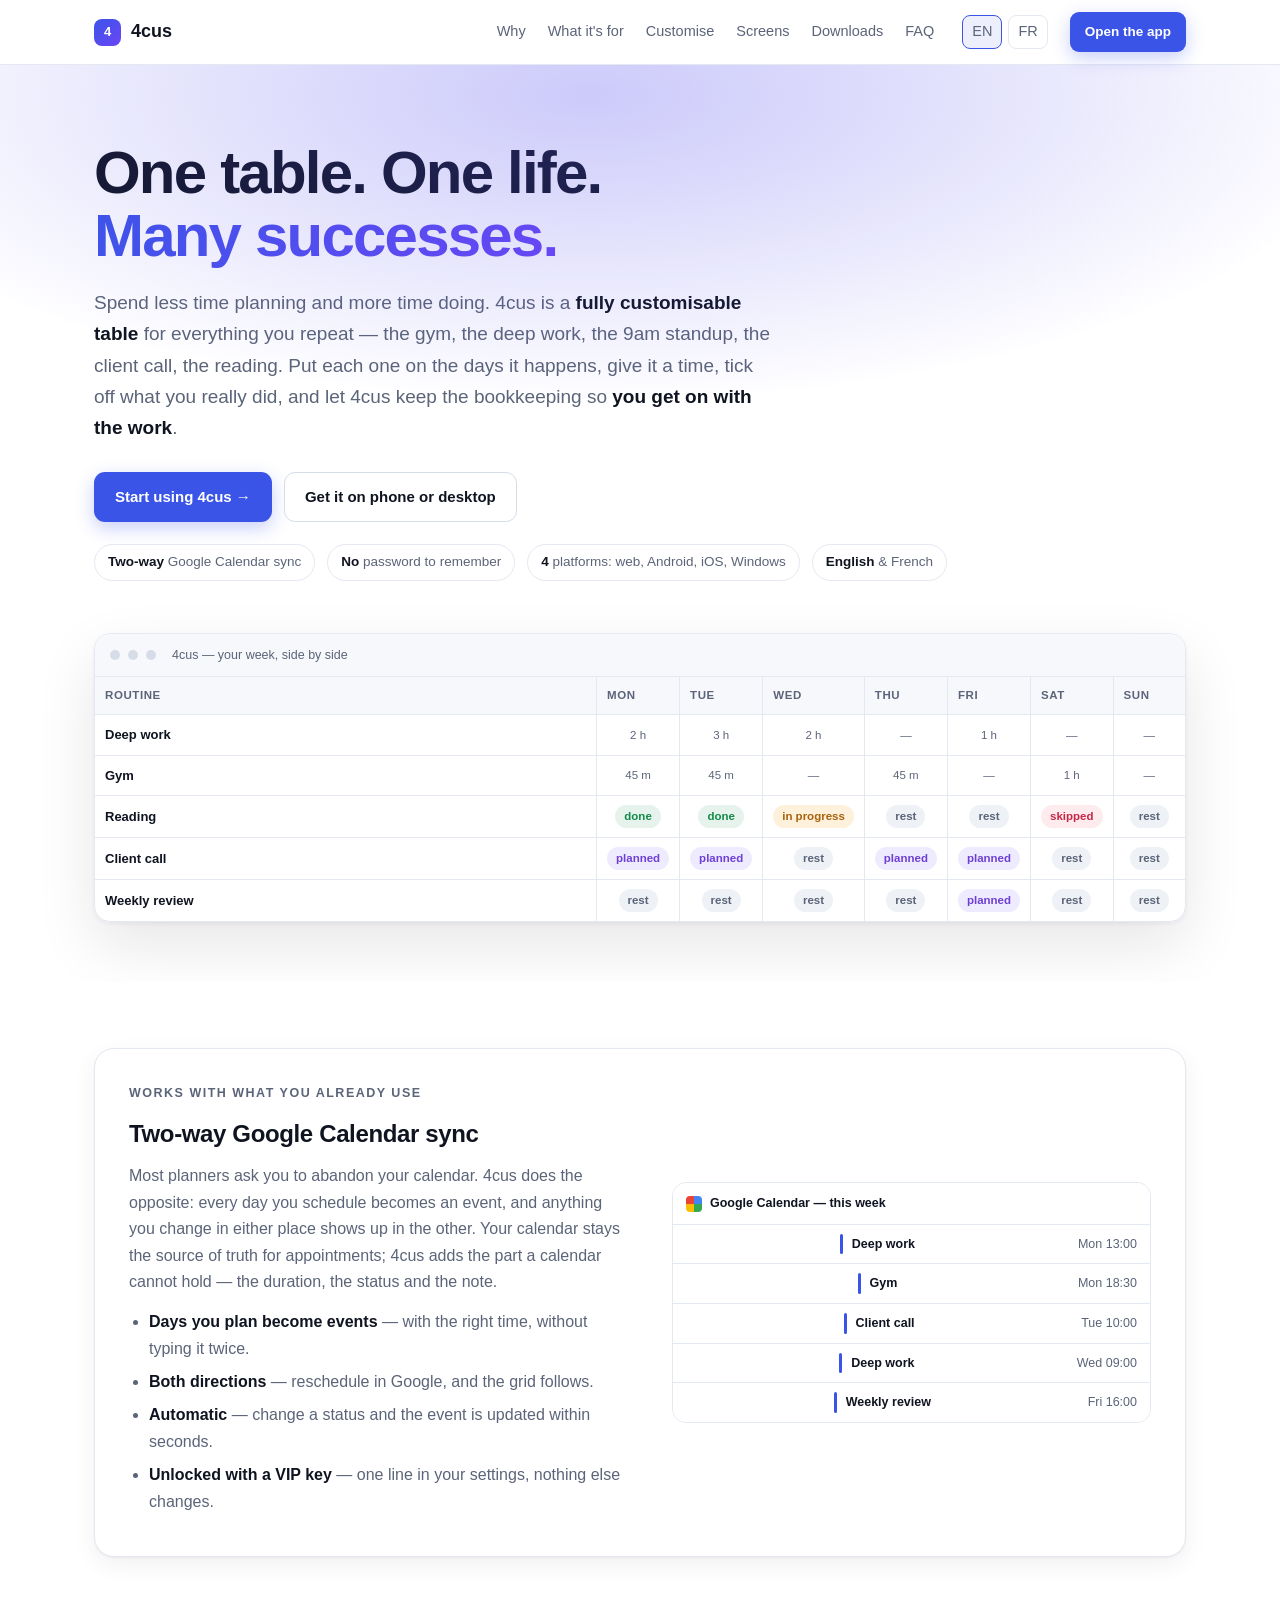
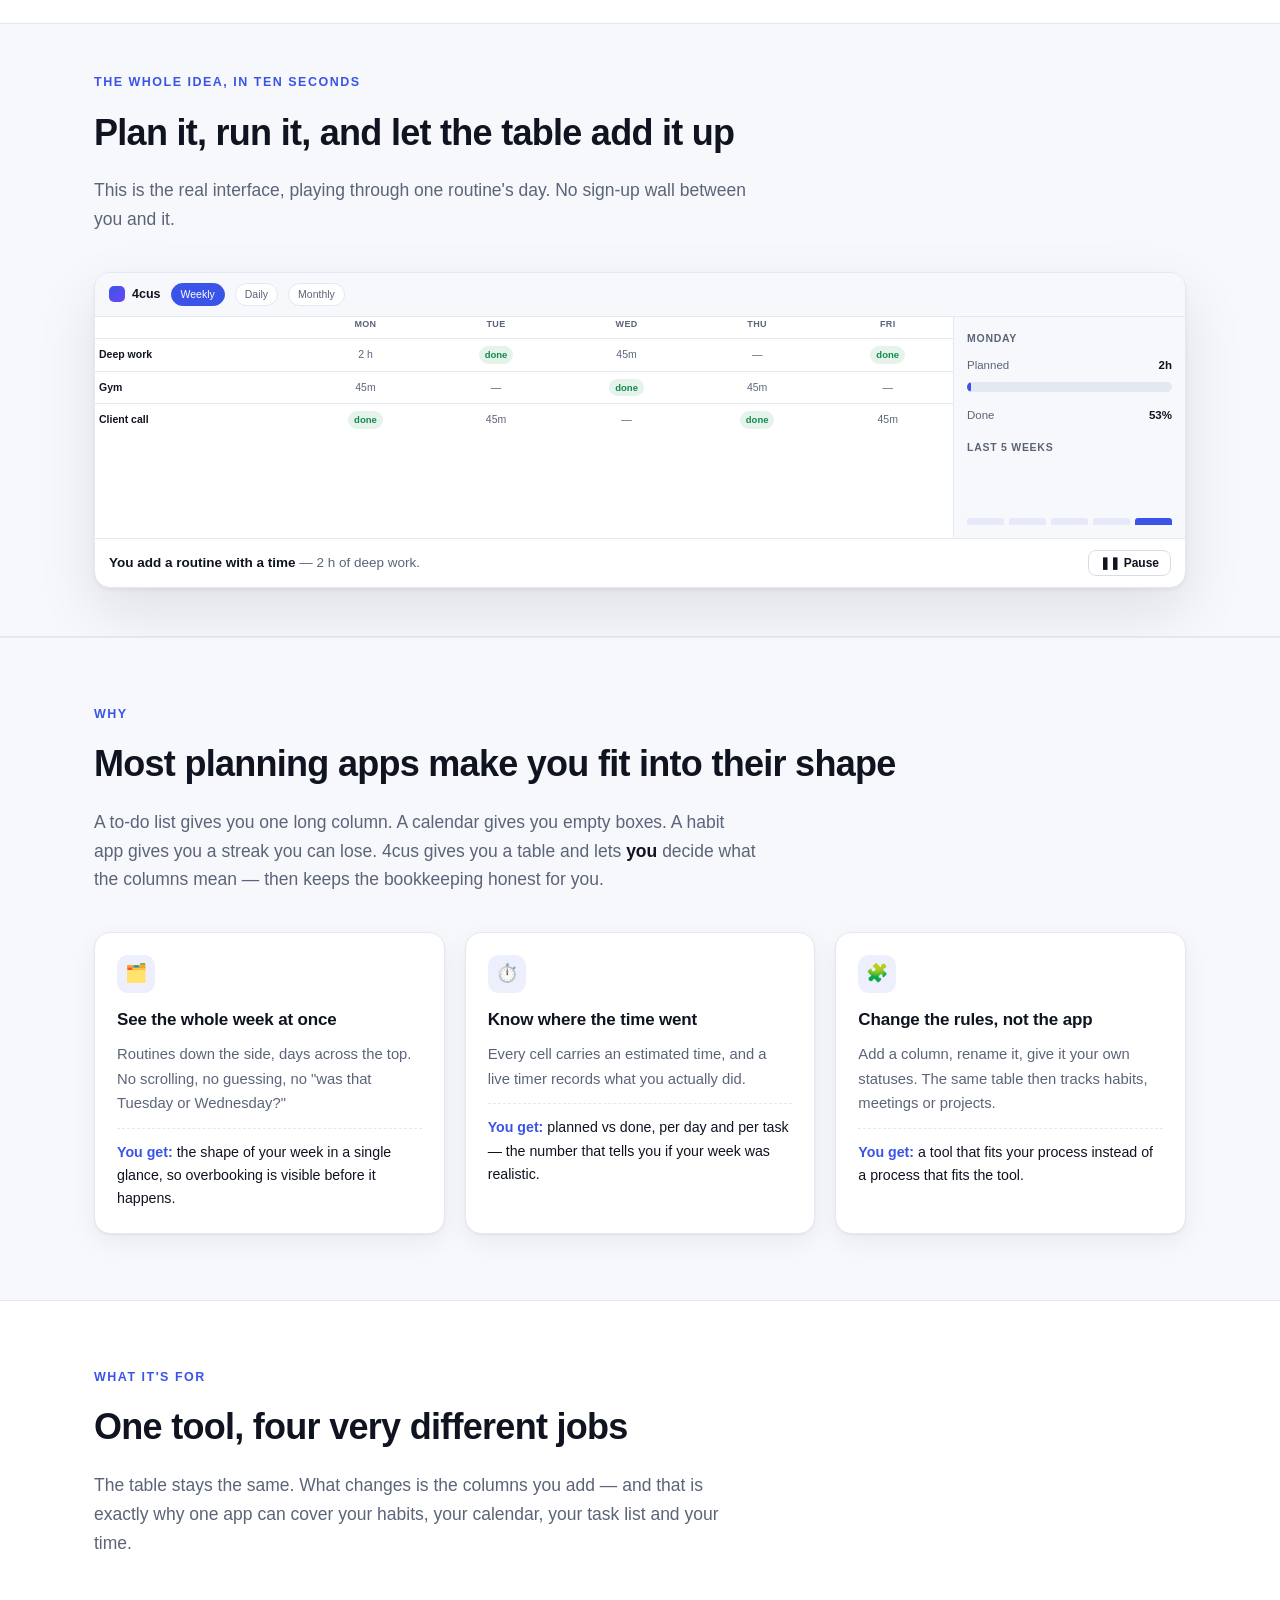
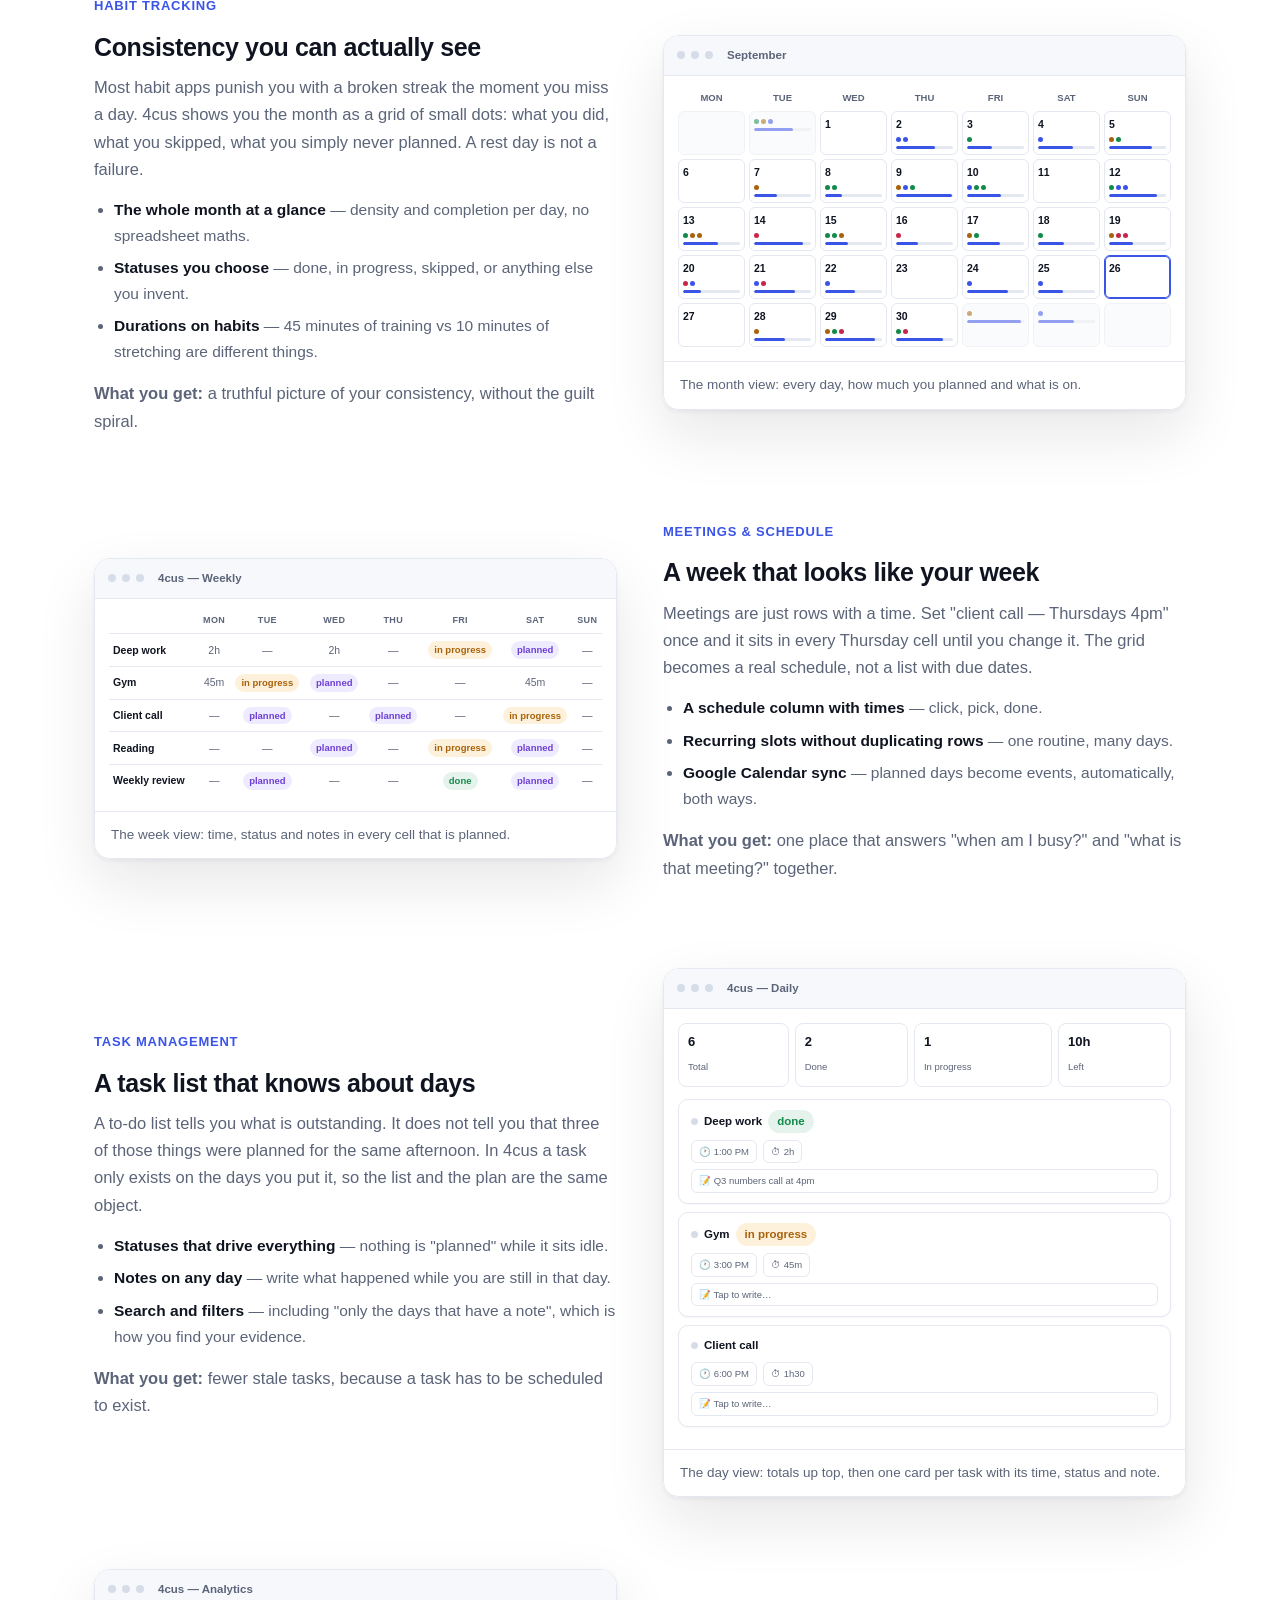
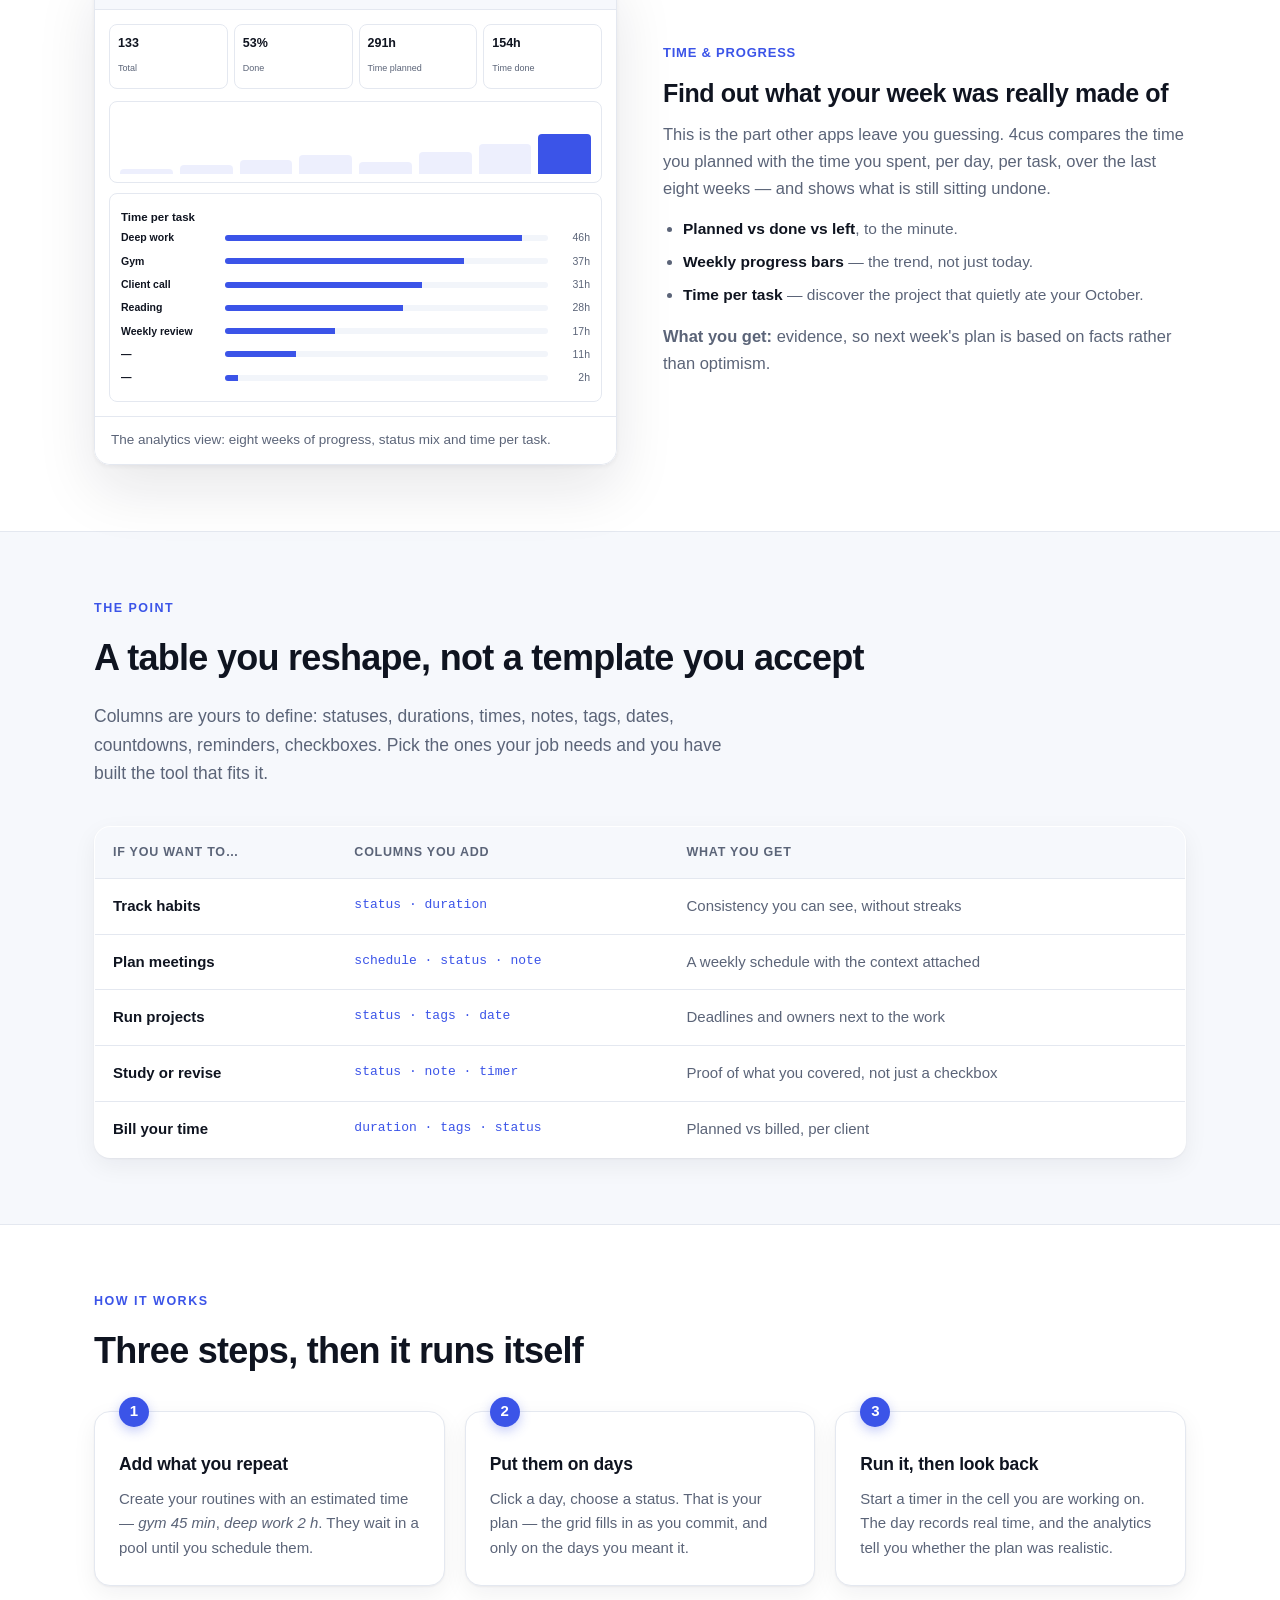
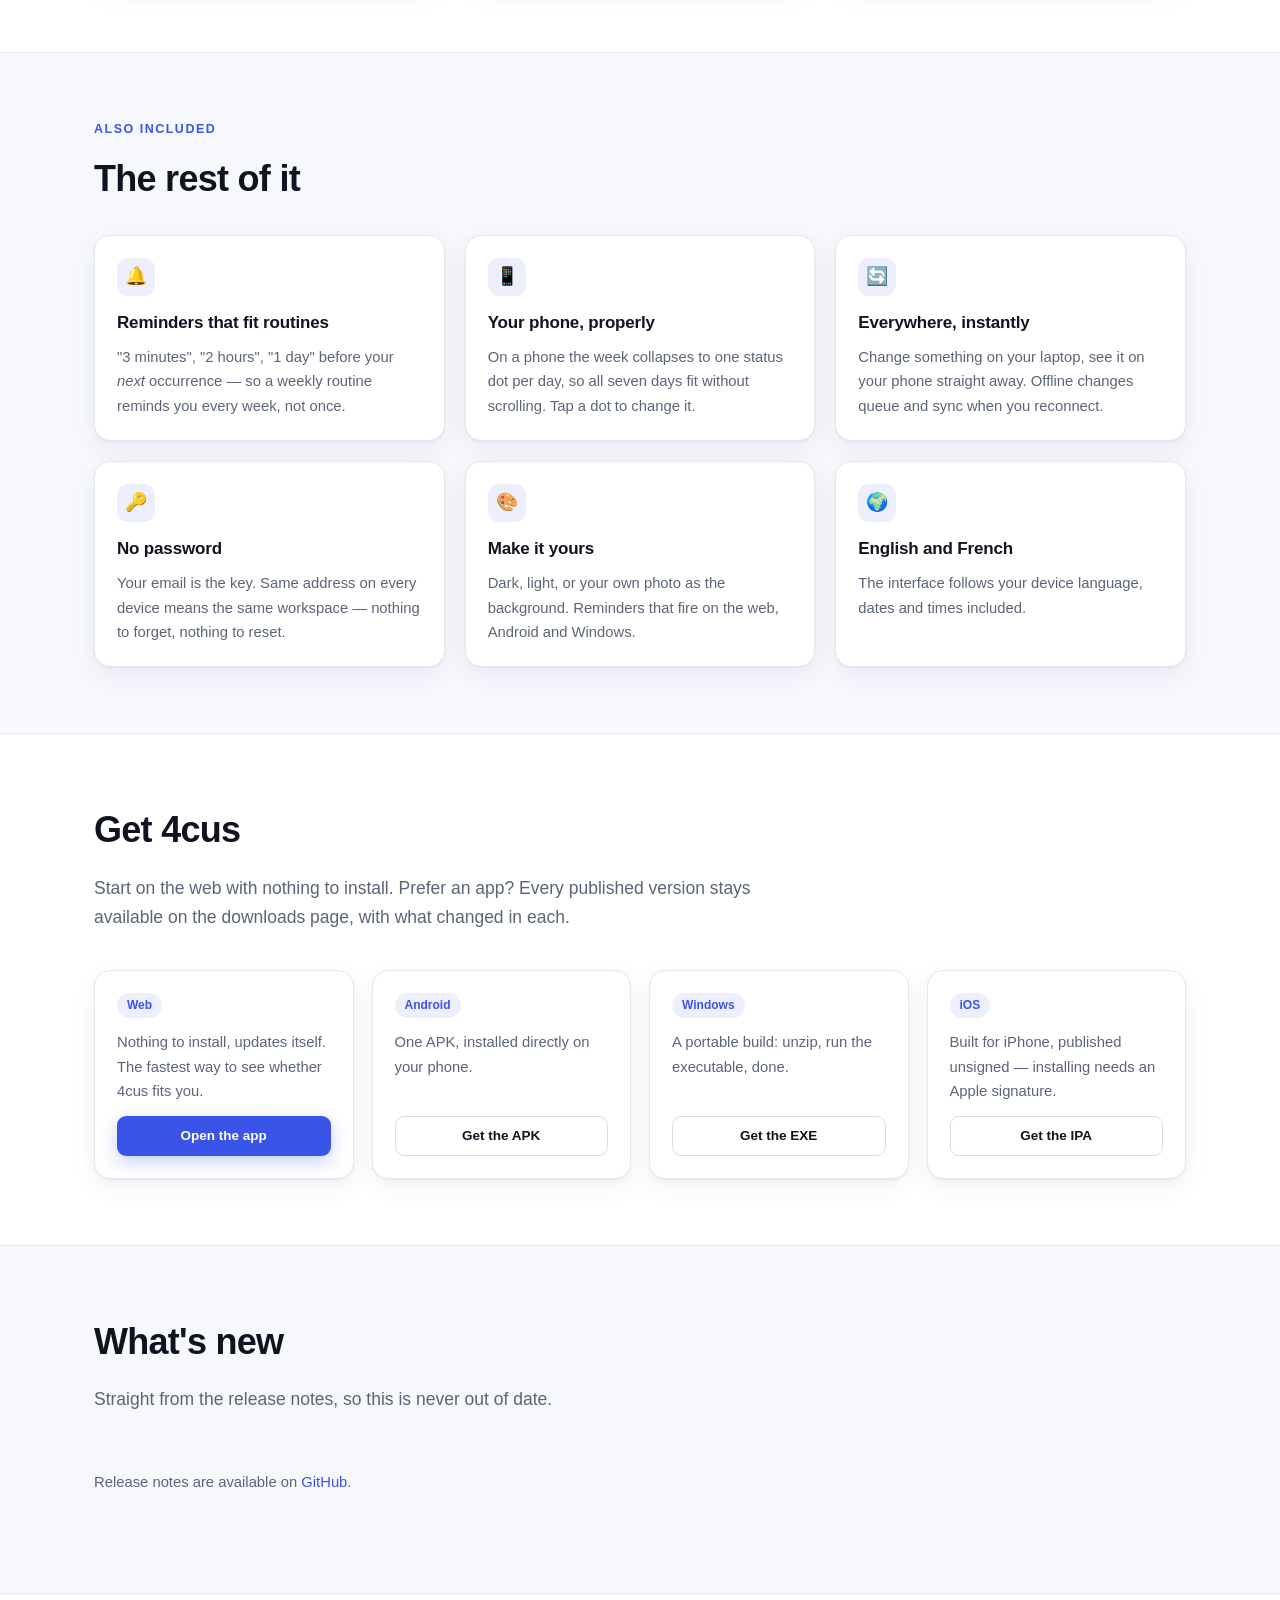
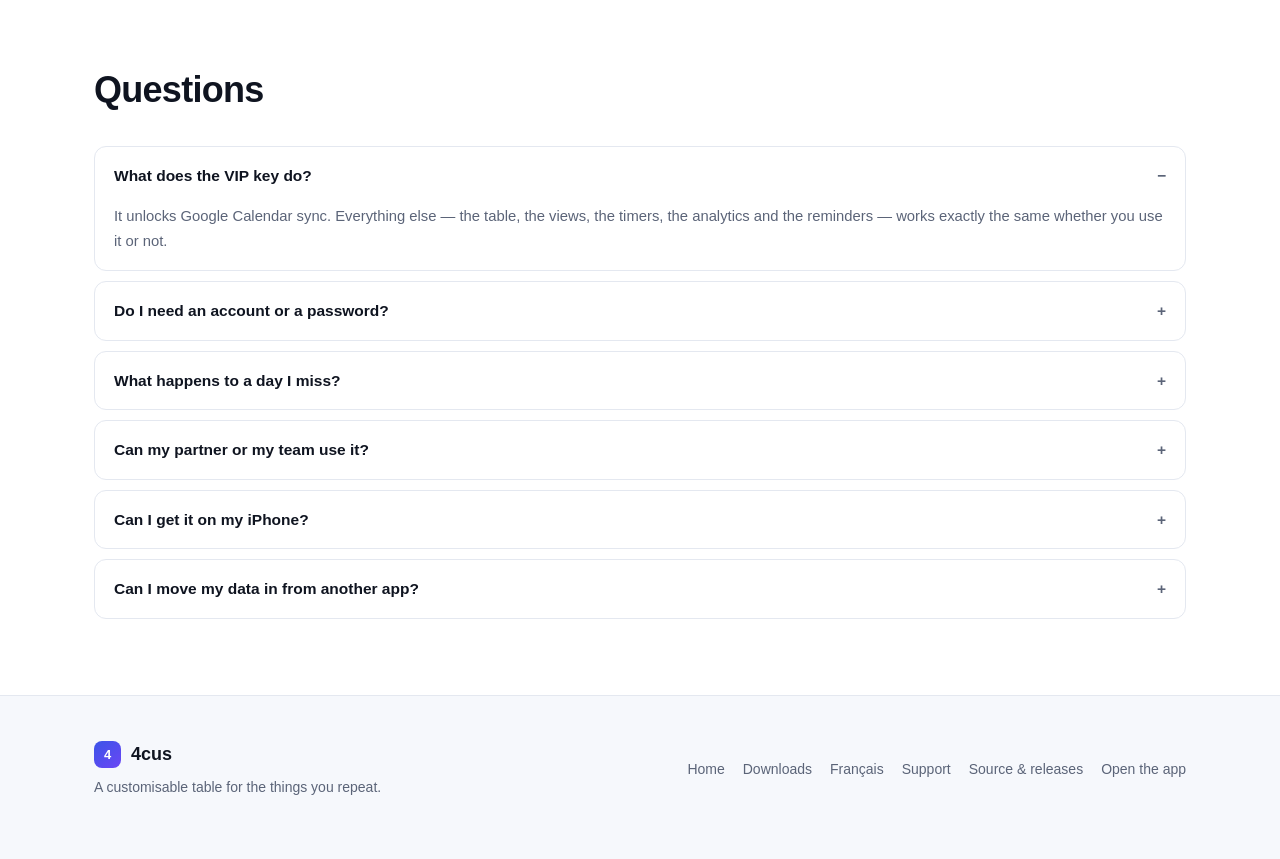
==== commit 5065401e: "Downloads page is buttons only; add the support address The four install-instruction cards and the p" ====
--- a/index.html
+++ b/index.html
@@ -415,6 +415,7 @@
       <a href="index.html">Home</a>
       <a href="downloads.html">Downloads</a>
       <a href="fr.html">Français</a>
+      <a href="mailto:ermes1643@gmail.com">Support</a>
       <a href="https://github.com/YannErmes/timetraker" rel="noopener">Source &amp; releases</a>
       <a data-app-link href="#">Open the app</a>
     </nav>
